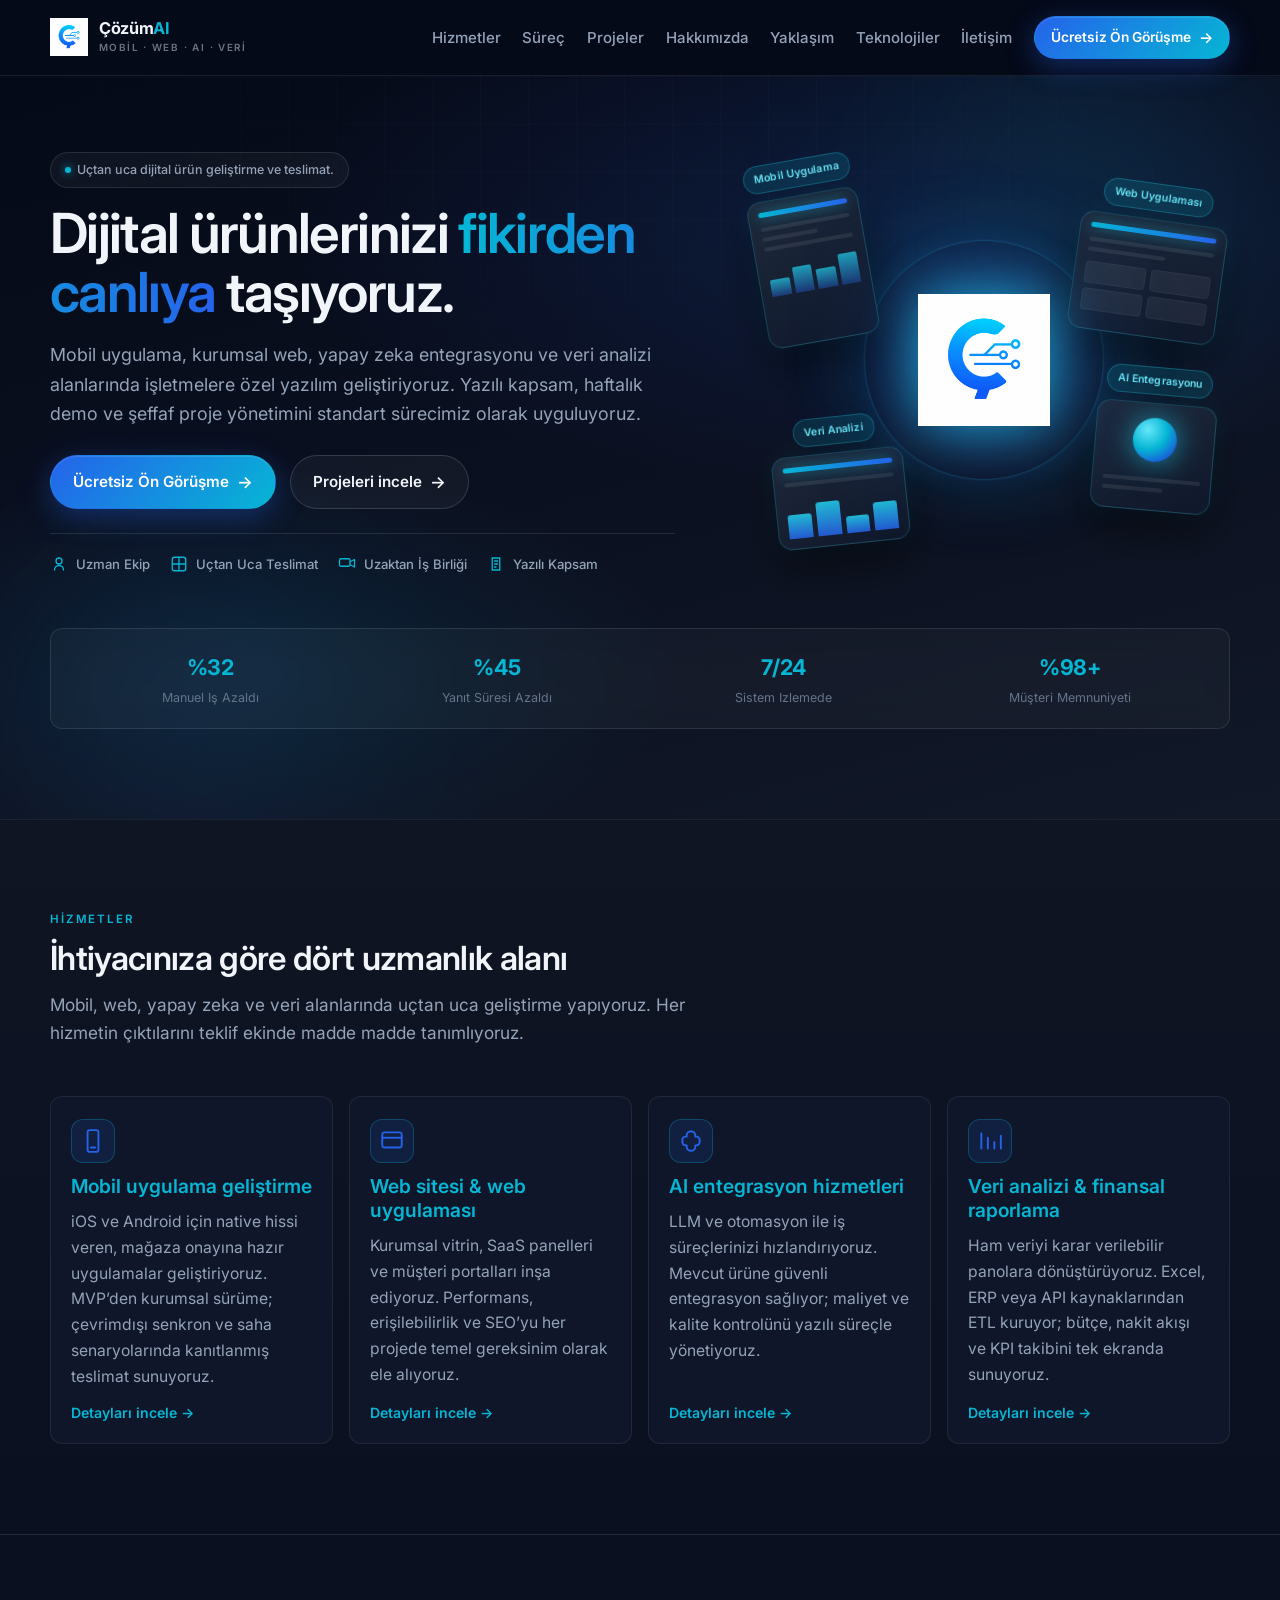
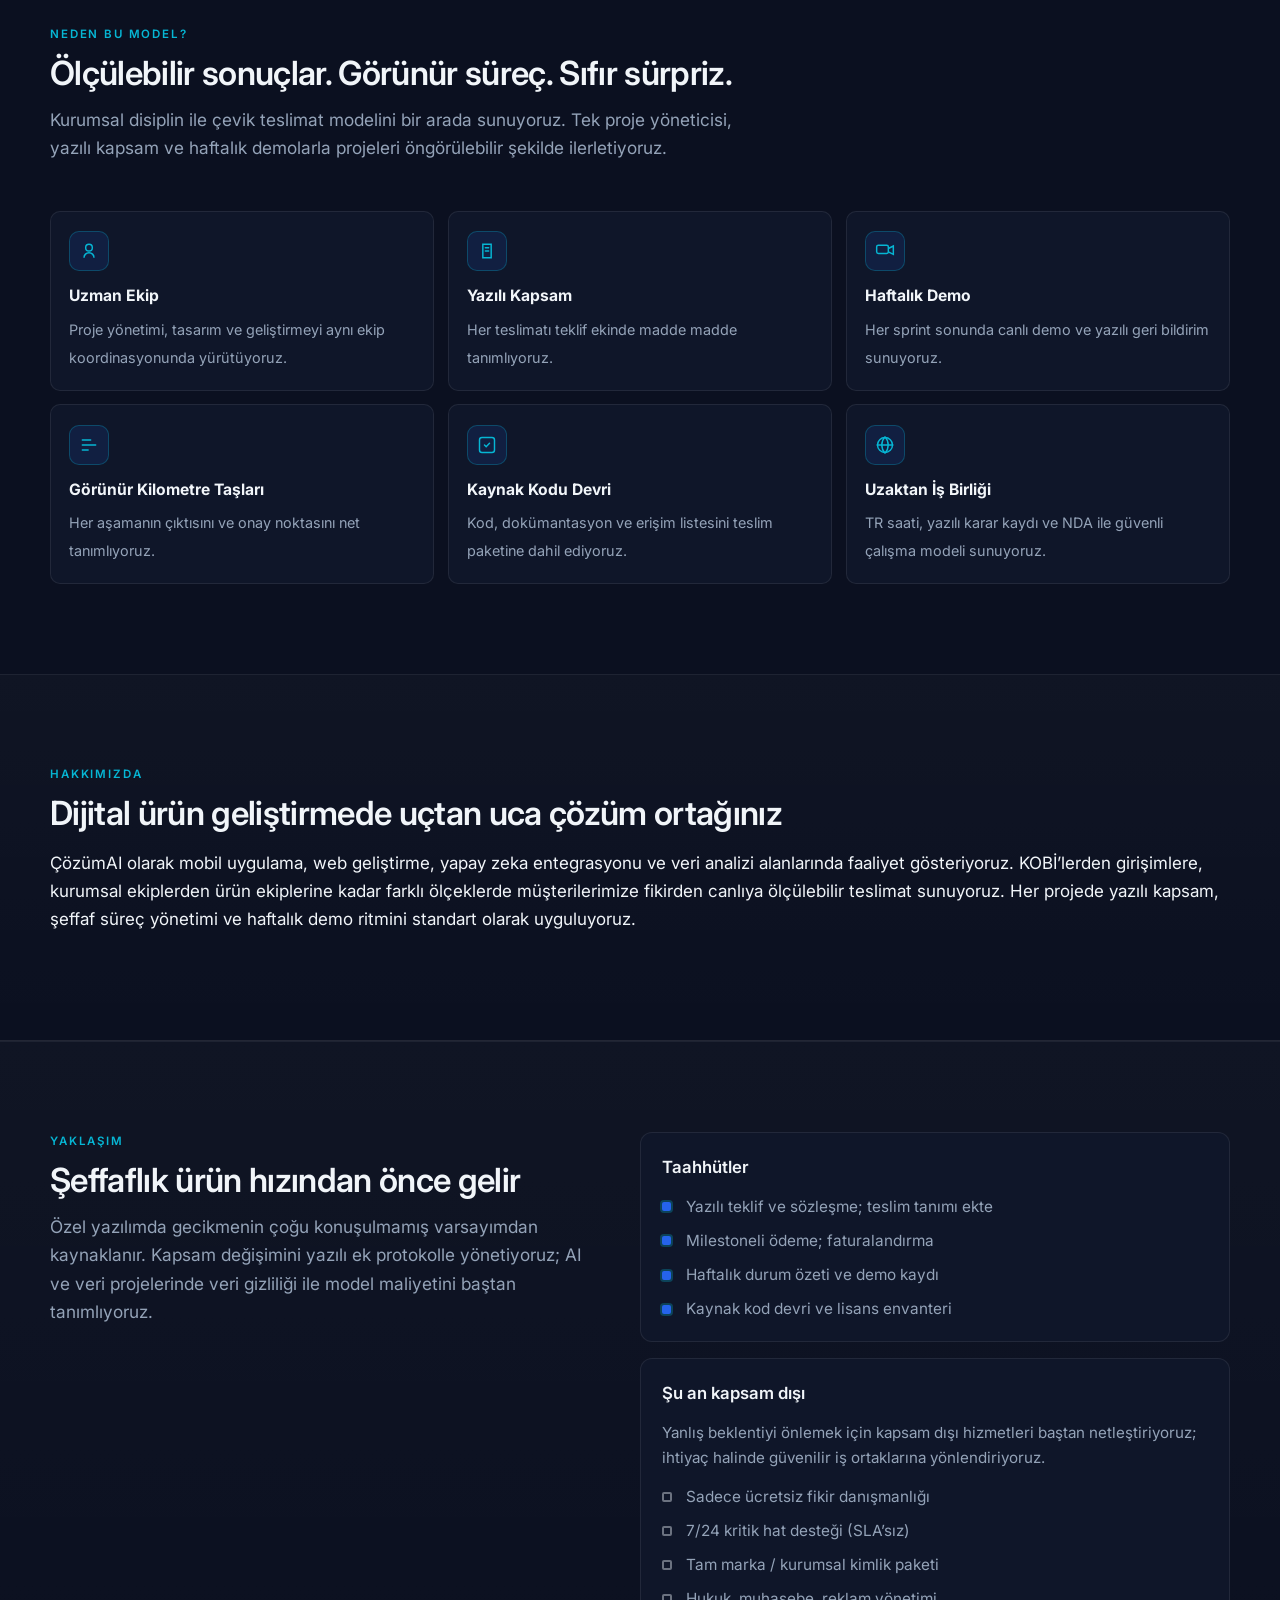
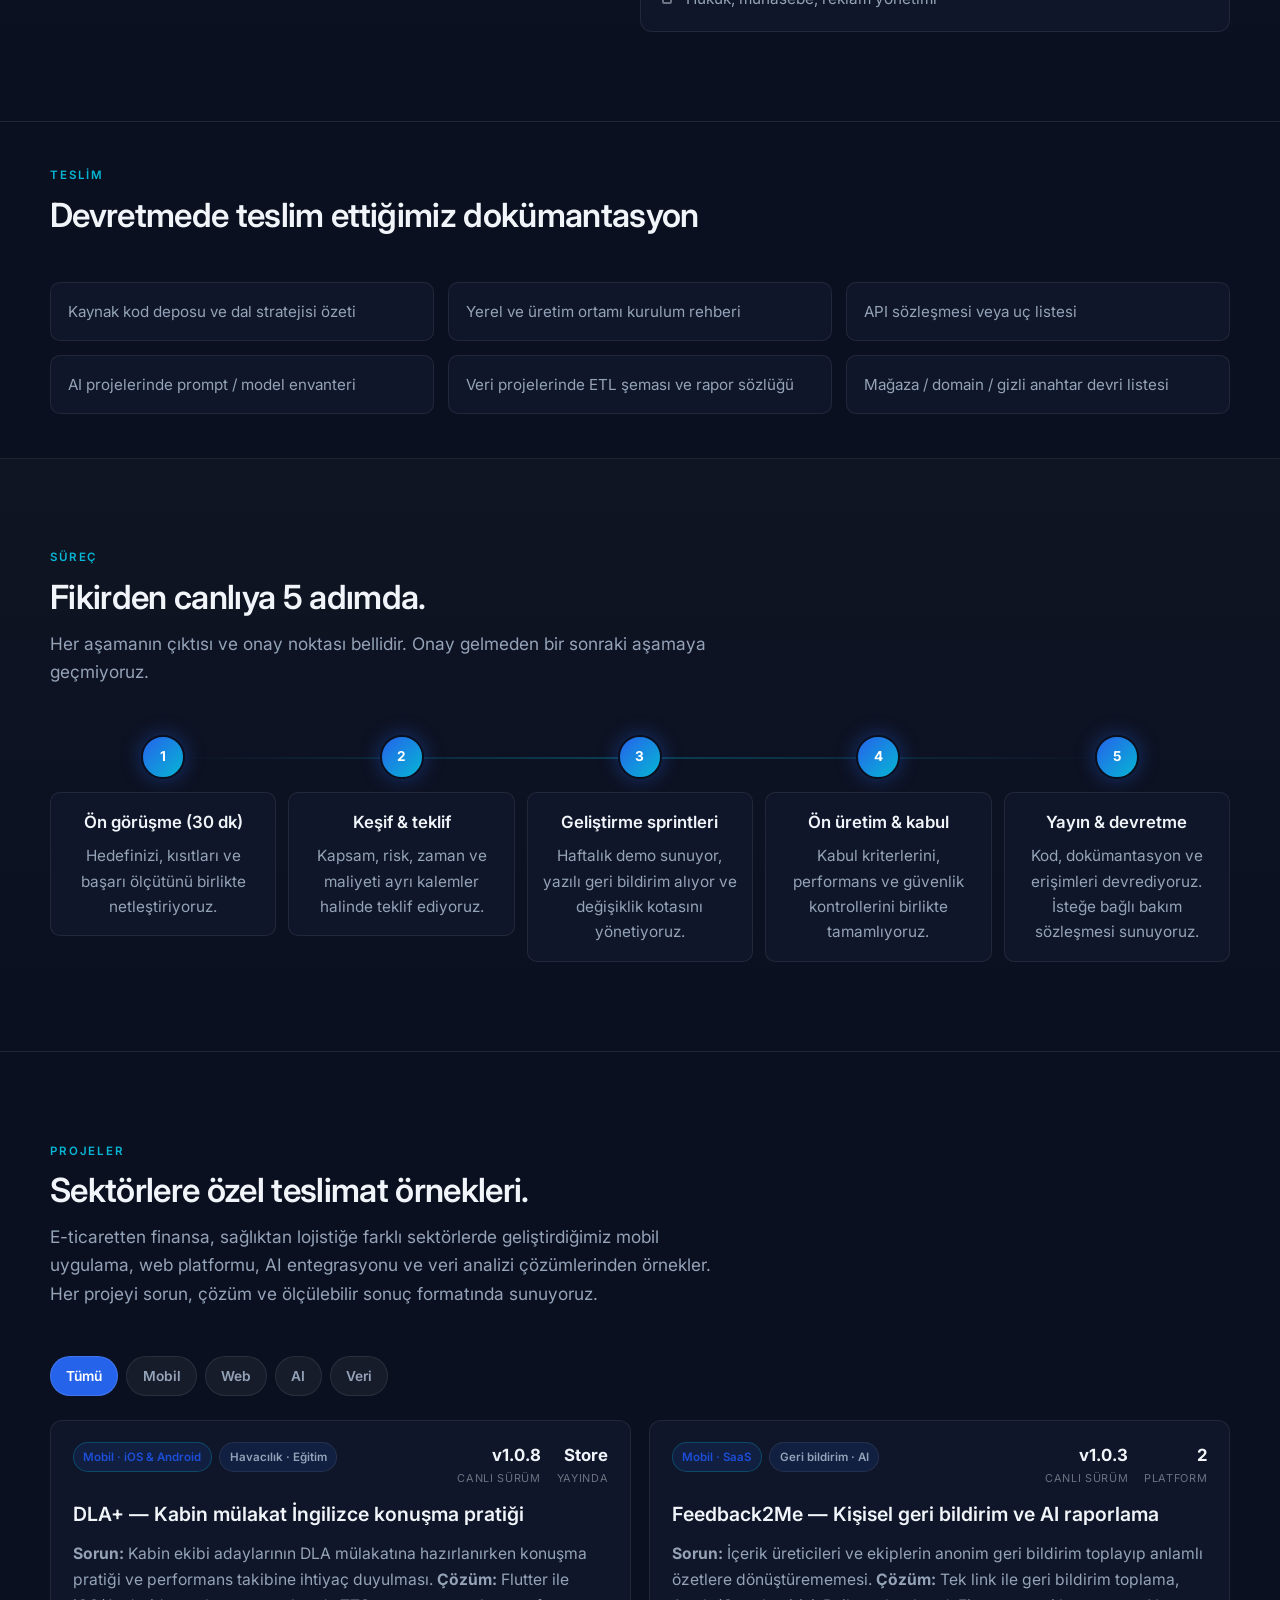
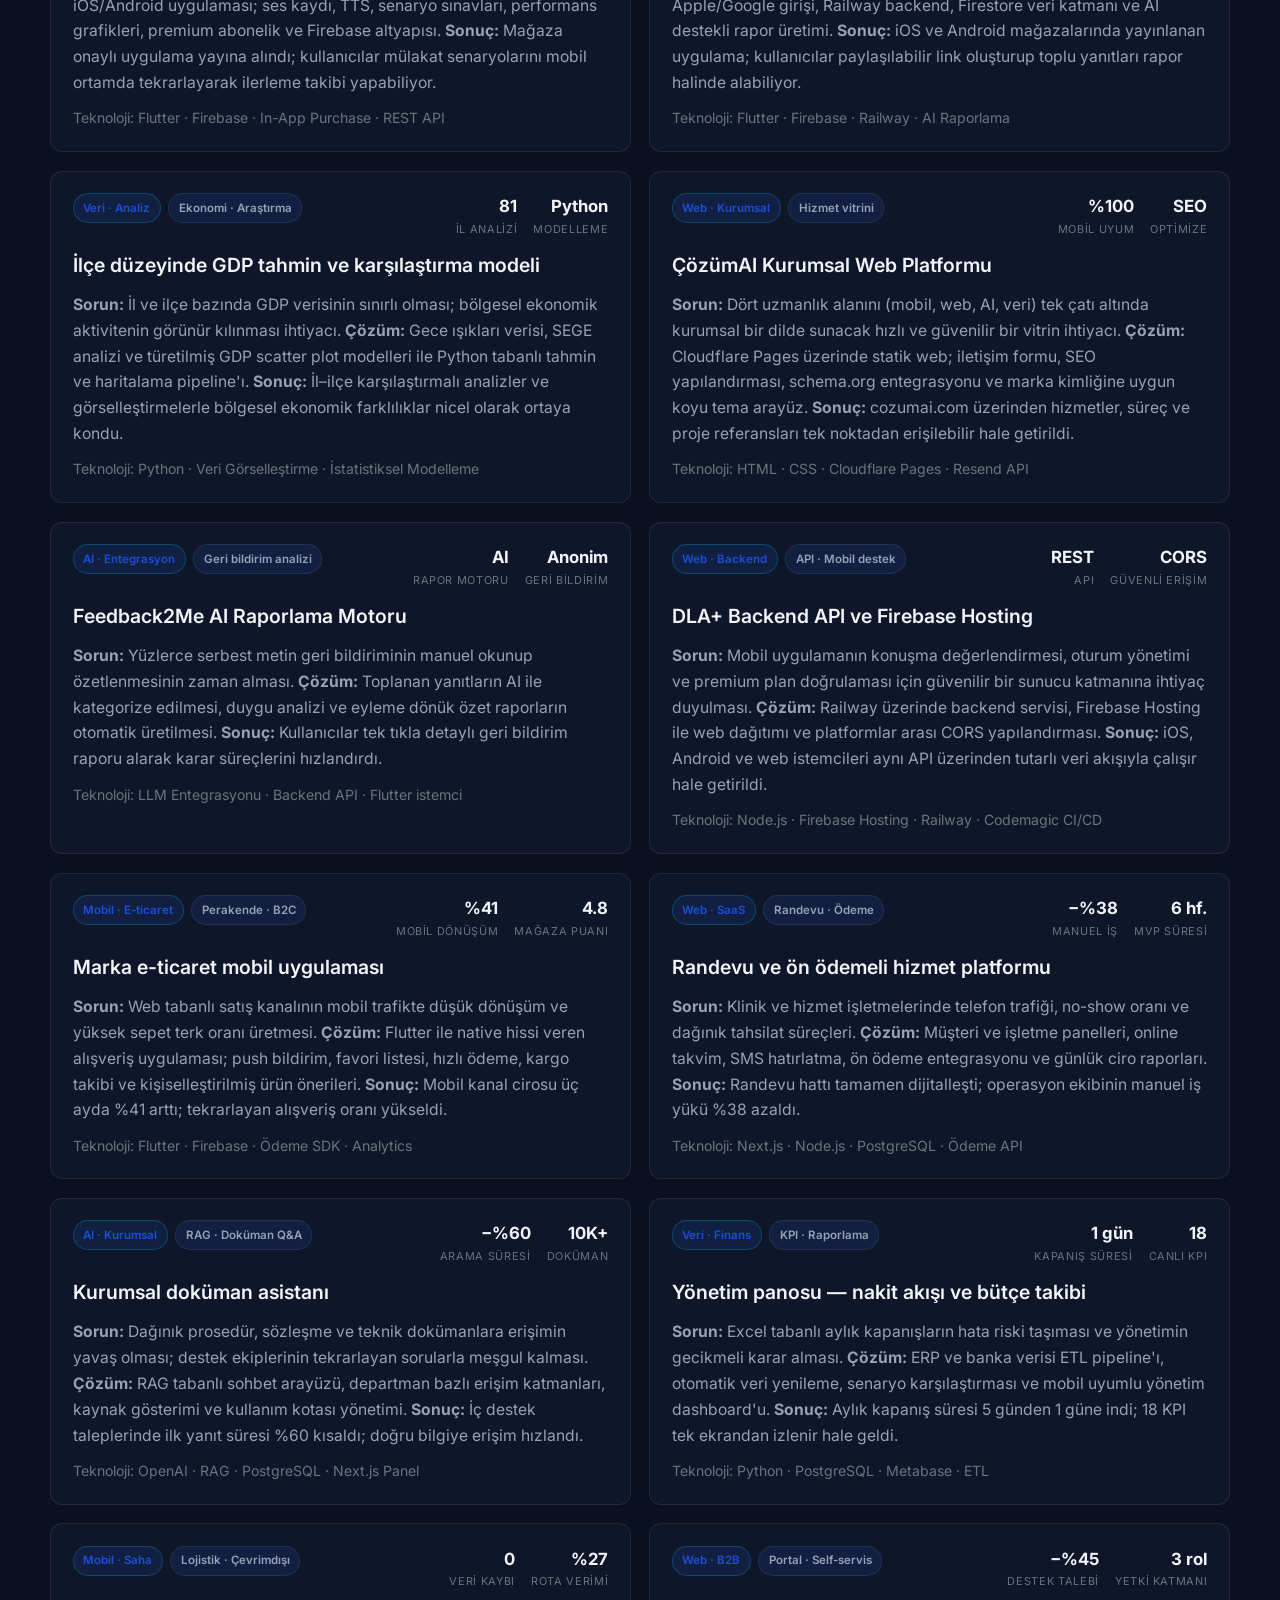
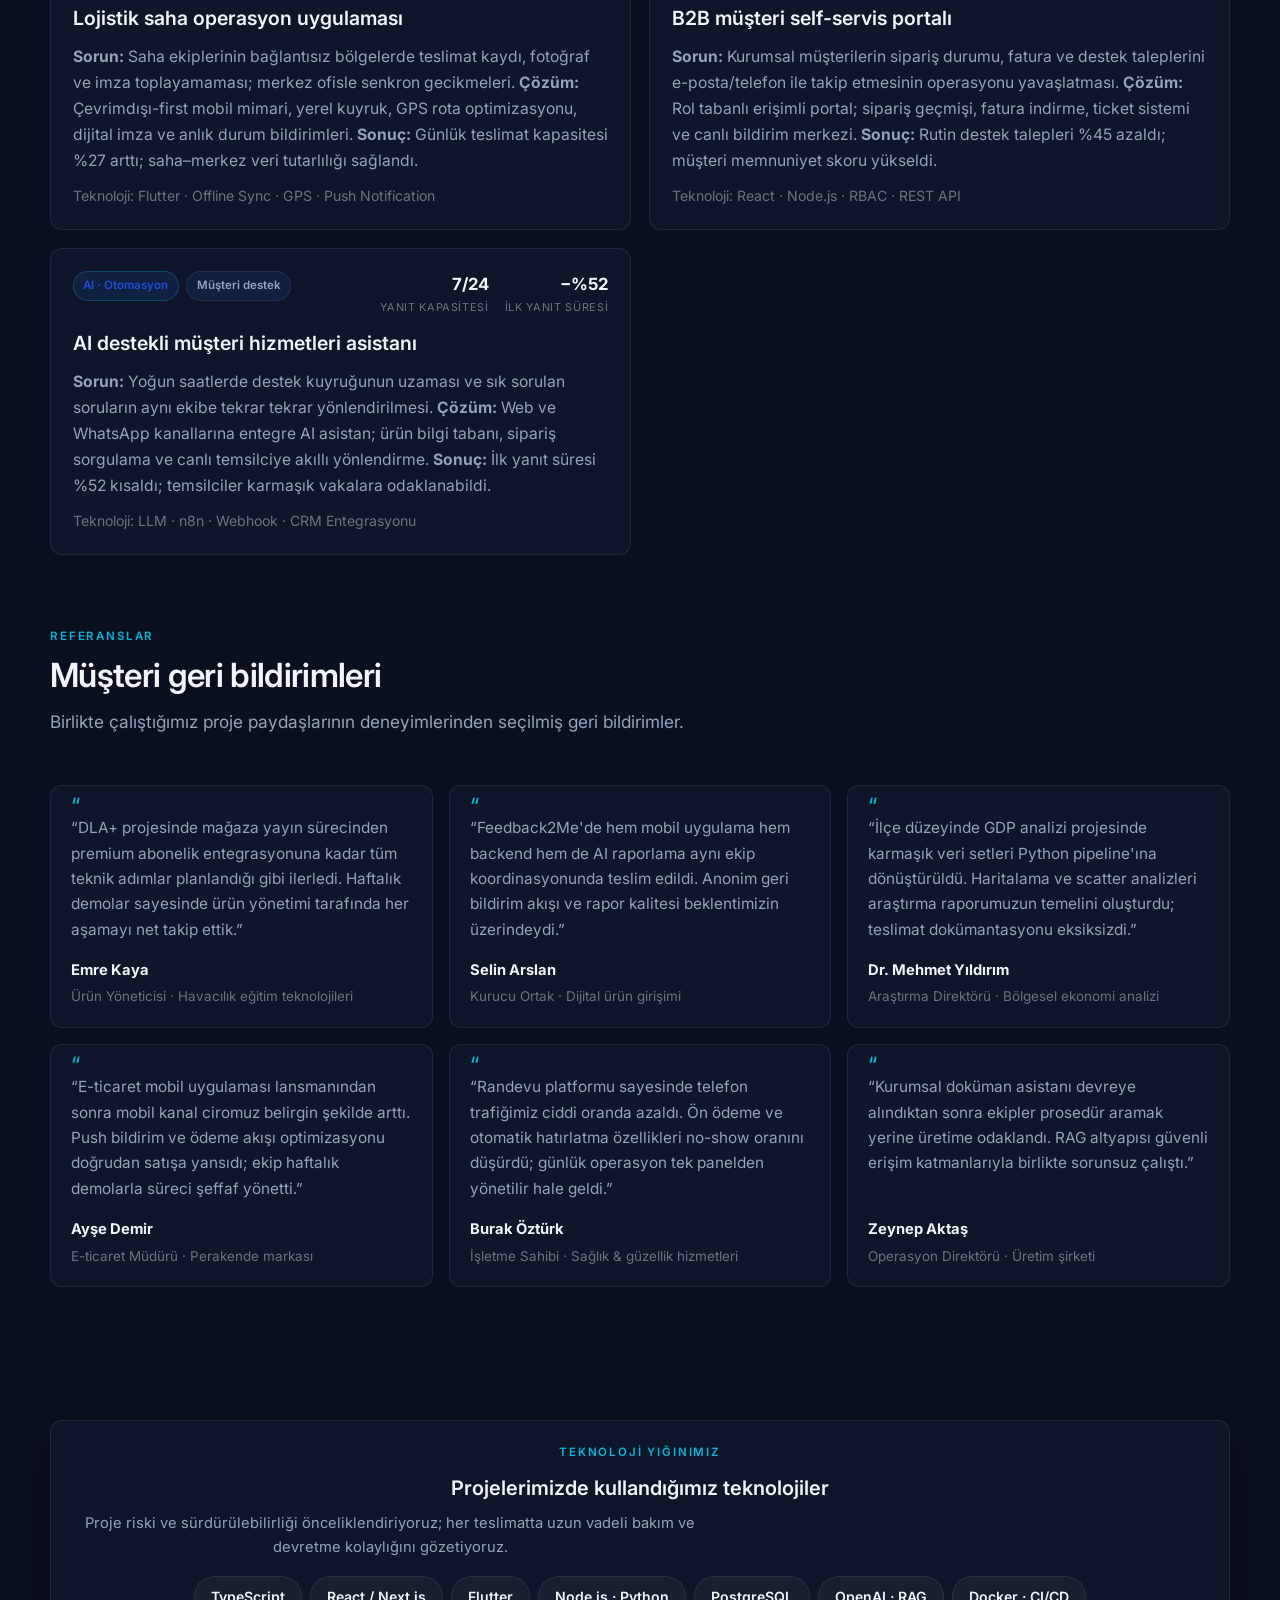
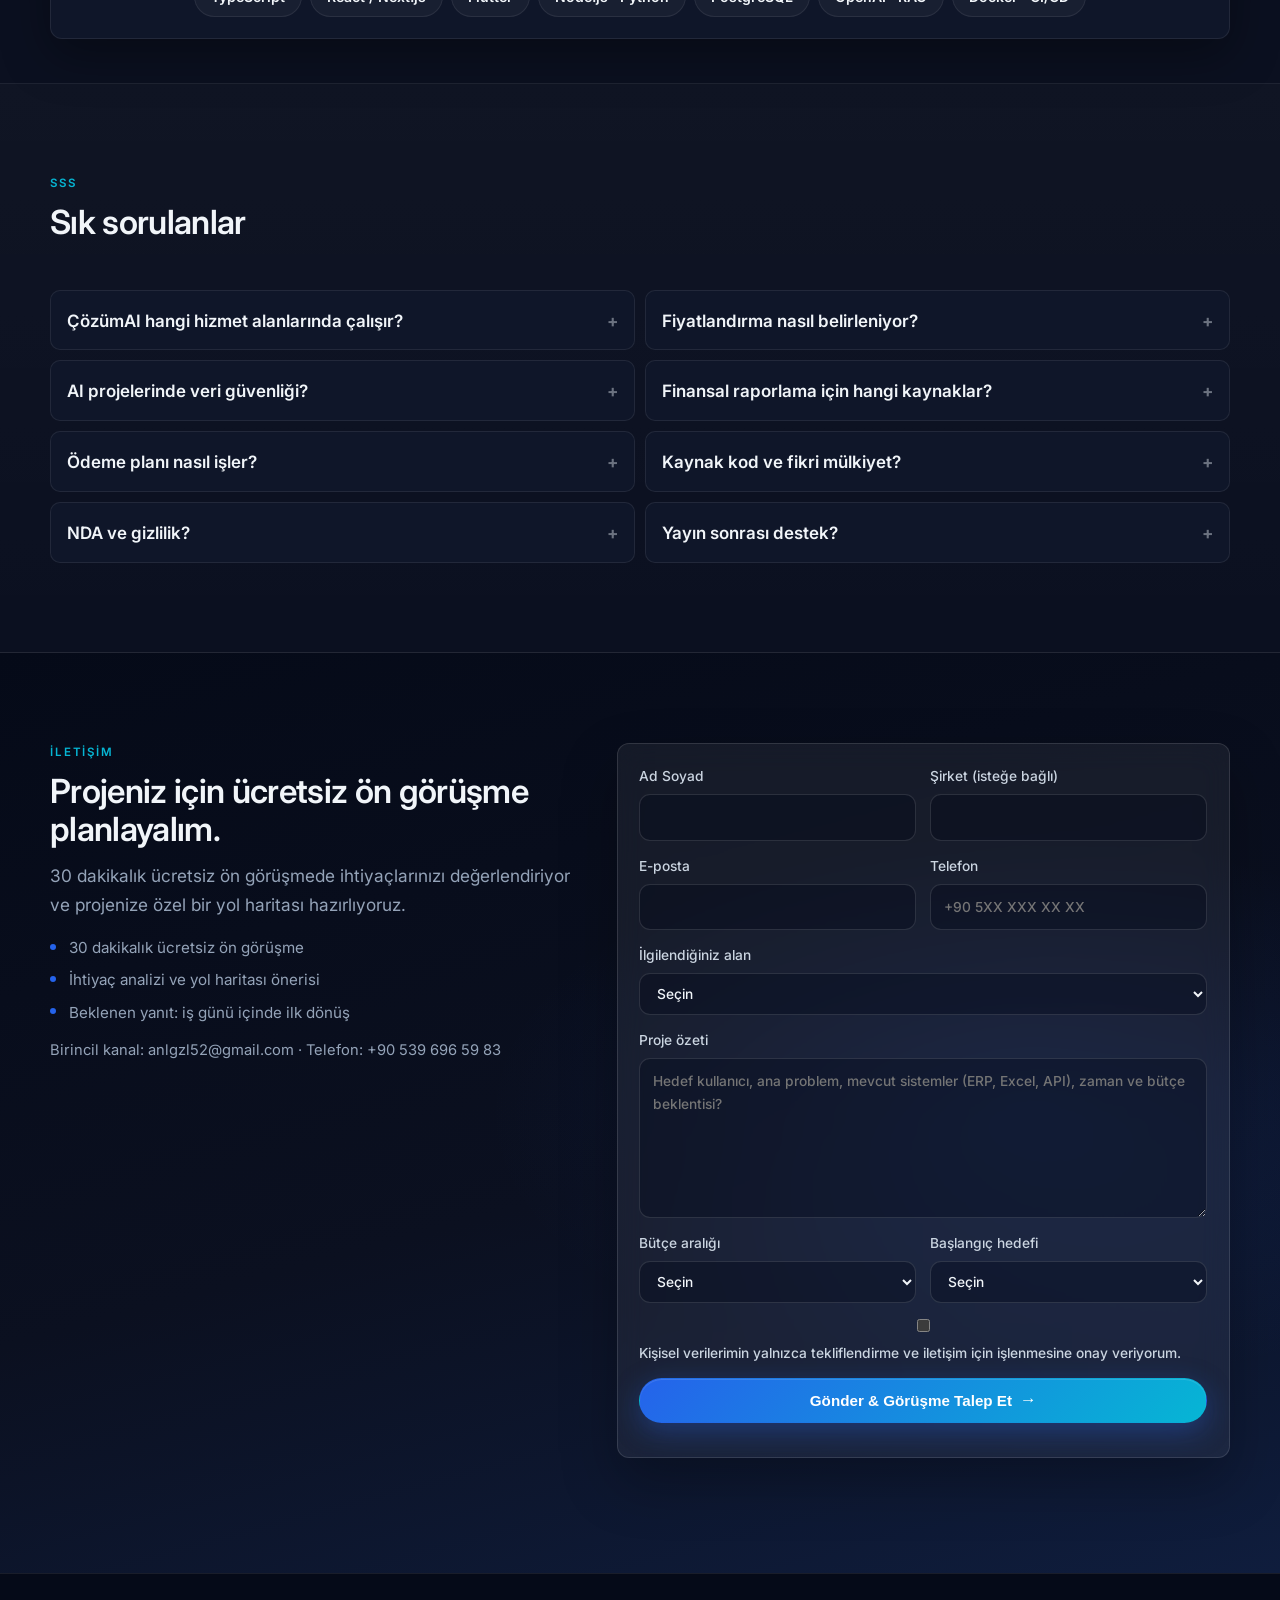
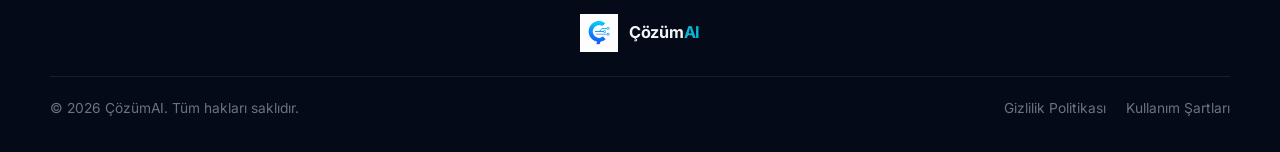
==== index.html @ 088e9e7e "Önbellek ve hero görselini düzelt; orijinal logo PNG kullan. CSS sürüm parametresi, panel stilleri v" ====
<!DOCTYPE html>
<html lang="tr">
  <head>
    <meta charset="utf-8" />
    <meta name="viewport" content="width=device-width, initial-scale=1" />
    <meta name="theme-color" content="#0B1020" />
    <title>ÇözümAI — Mobil, web, AI ve veri çözümleri</title>
    <link
      rel="icon"
      href="data:image/svg+xml,%3Csvg xmlns='http://www.w3.org/2000/svg' viewBox='0 0 100 100' fill='none'%3E%3Cdefs%3E%3ClinearGradient id='g' x1='50' y1='6' x2='50' y2='94' gradientUnits='userSpaceOnUse'%3E%3Cstop offset='0%25' stop-color='%2338DDF5'/%3E%3Cstop offset='42%25' stop-color='%2306B6D4'/%3E%3Cstop offset='100%25' stop-color='%231E40AF'/%3E%3C/linearGradient%3E%3C/defs%3E%3Cpath d='M72 24C46 16 24 32 24 54C24 74 40 88 62 84' stroke='url(%23g)' stroke-width='14' stroke-linecap='round'/%3E%3Cpath d='M62 84L74 94' stroke='url(%23g)' stroke-width='14' stroke-linecap='round'/%3E%3Cpath d='M36 38H50L56 32H74' stroke='url(%23g)' stroke-width='4.8' stroke-linecap='round' stroke-linejoin='round'/%3E%3Ccircle cx='74' cy='32' r='4.2' fill='%2338DDF5'/%3E%3Cpath d='M36 52H70' stroke='url(%23g)' stroke-width='4.8' stroke-linecap='round'/%3E%3Ccircle cx='70' cy='52' r='4.2' fill='%2338DDF5'/%3E%3Cpath d='M36 64H58' stroke='url(%23g)' stroke-width='4.8' stroke-linecap='round'/%3E%3Ccircle cx='58' cy='64' r='4.2' fill='%2338DDF5'/%3E%3C/svg%3E"
      type="image/svg+xml"
    />
    <meta
      name="description"
      content="ÇözümAI — mobil uygulama, web, AI entegrasyonu ve veri analizi alanlarında kurumsal yazılım geliştiriyoruz. Keşiften canlıya şeffaf süreç ve ölçülebilir teslimat sunuyoruz."
    />
    <meta property="og:title" content="ÇözümAI — Mobil, web, AI ve veri" />
    <meta
      property="og:description"
      content="Mobil, web, yapay zeka entegrasyonu ve finansal raporlama alanlarında kurumsal yazılım çözümleri sunuyoruz."
    />
    <meta property="og:type" content="website" />
    <meta property="og:url" content="https://cozumai.com" data-og-url />
    <link rel="canonical" href="https://cozumai.com" data-canonical />
    <link rel="sitemap" type="application/xml" title="Sitemap" href="https://cozumai.com/sitemap" />
    <link rel="preconnect" href="https://fonts.googleapis.com" />
    <link rel="preconnect" href="https://fonts.gstatic.com" crossorigin />
    <link
      href="https://fonts.googleapis.com/css2?family=Inter:wght@400;500;600;700;800&display=swap"
      rel="stylesheet"
    />
    <link rel="stylesheet" href="css/styles.css?v=14" />
    <script type="application/ld+json">
      {
        "@context": "https://schema.org",
        "@type": "ProfessionalService",
        "name": "ÇözümAI",
        "description": "Mobil uygulama, web geliştirme, AI entegrasyonu ve veri analizi alanlarında kurumsal yazılım geliştirme hizmetleri sunuyoruz.",
        "areaServed": { "@type": "Country", "name": "Türkiye" },
        "url": "https://cozumai.com",
        "knowsAbout": [
          "Mobil uygulama geliştirme",
          "Web uygulama geliştirme",
          "Yapay zeka entegrasyonu",
          "Veri analizi",
          "Finansal raporlama"
        ]
      }
    </script>
  </head>
  <body>
    <a class="skip-link" href="#icerik">İçeriğe atla</a>

    <header class="site-header" data-header>
      <div class="container header__inner">
        <a class="logo" href="#">
          <img class="logo__mark logo__mark--img" src="assets/logo-cozumai.png" width="40" height="40" alt="" aria-hidden="true" />
          <span class="logo__group">
            <span class="logo__text"><span class="logo__cozum">Çözüm</span><span class="logo__ai">AI</span></span>
            <span class="logo__tag" data-site-tag>MOBİL · WEB · AI · VERİ</span>
          </span>
        </a>
        <button
          class="nav-toggle"
          type="button"
          aria-expanded="false"
          aria-controls="site-nav"
          data-nav-toggle
        >
          <span class="nav-toggle__bar"></span>
          <span class="visually-hidden">Menüyü aç / kapat</span>
        </button>
        <nav class="site-nav" id="site-nav" data-nav>
          <ul class="site-nav__list">
            <li><a href="#cozumler">Hizmetler</a></li>
            <li><a href="#surec">Süreç</a></li>
            <li><a href="#portfoy">Projeler</a></li>
            <li><a href="#hakkimizda">Hakkımızda</a></li>
            <li><a href="#yaklasim">Yaklaşım</a></li>
            <li><a href="#teknolojiler">Teknolojiler</a></li>
            <li><a href="#iletisim">İletişim</a></li>
            <li><a class="btn btn--small btn--primary" href="#iletisim">Ücretsiz Ön Görüşme <span class="btn__arrow" aria-hidden="true">→</span></a></li>
          </ul>
        </nav>
      </div>
    </header>

    <main id="icerik">
      <section class="hero section section--dark" aria-labelledby="hero-baslik">
        <div class="hero__bg" aria-hidden="true">
          <div class="bg-grid"></div>
          <div class="bg-glow bg-glow--one"></div>
          <div class="bg-glow bg-glow--two"></div>
        </div>
        <div class="container hero__grid">
          <div class="hero__copy">
            <p class="badge-pill">Uçtan uca dijital ürün geliştirme ve teslimat.</p>
            <h1 id="hero-baslik" class="hero__title">
              Dijital ürünlerinizi <span class="accent">fikirden canlıya</span> taşıyoruz.
            </h1>
            <p class="hero__lead">
              Mobil uygulama, kurumsal web, yapay zeka entegrasyonu ve veri analizi alanlarında işletmelere özel yazılım
              geliştiriyoruz. Yazılı kapsam, haftalık demo ve şeffaf proje yönetimini standart sürecimiz olarak uyguluyoruz.
            </p>
            <div class="hero__actions">
              <a class="btn btn--primary" href="#iletisim">Ücretsiz Ön Görüşme <span class="btn__arrow" aria-hidden="true">→</span></a>
              <a class="btn btn--ghost" href="#portfoy">Projeleri incele <span class="btn__arrow" aria-hidden="true">→</span></a>
            </div>
            <div class="hero__trust-badges">
              <span class="hero__trust-badge">
                <svg width="18" height="18" viewBox="0 0 24 24" fill="none" aria-hidden="true">
                  <circle cx="12" cy="8" r="4" stroke="currentColor" stroke-width="1.75"/>
                  <path d="M6 20c0-3.3 2.7-6 6-6s6 2.7 6 6" stroke="currentColor" stroke-width="1.75" stroke-linecap="round"/>
                </svg>
                Uzman Ekip
              </span>
              <span class="hero__trust-badge">
                <svg width="18" height="18" viewBox="0 0 24 24" fill="none" aria-hidden="true">
                  <path d="M4 12h16M12 4v16" stroke="currentColor" stroke-width="1.75" stroke-linecap="round"/>
                  <rect x="3" y="3" width="18" height="18" rx="3" stroke="currentColor" stroke-width="1.75"/>
                </svg>
                Uçtan Uca Teslimat
              </span>
              <span class="hero__trust-badge">
                <svg width="18" height="18" viewBox="0 0 24 24" fill="none" aria-hidden="true">
                  <rect x="2" y="5" width="14" height="10" rx="2" stroke="currentColor" stroke-width="1.75"/>
                  <path d="M16 9l6-3v10l-6-3" stroke="currentColor" stroke-width="1.75" stroke-linejoin="round"/>
                </svg>
                Uzaktan İş Birliği
              </span>
              <span class="hero__trust-badge">
                <svg width="18" height="18" viewBox="0 0 24 24" fill="none" aria-hidden="true">
                  <path d="M7 4h10v16H7z" stroke="currentColor" stroke-width="1.75"/>
                  <path d="M10 8h4M10 12h4M10 16h2" stroke="currentColor" stroke-width="1.75" stroke-linecap="round"/>
                </svg>
                Yazılı Kapsam
              </span>
            </div>
          </div>
          <div class="hero__visual reveal is-visible" aria-hidden="true">
            <div class="hero__collage">
              <div class="hero__collage-ring"></div>
              <div class="hero__collage-glow"></div>

              <article class="hero__panel hero__panel--mobil">
                <span class="hero__panel-tag">Mobil Uygulama</span>
                <div class="hero__panel-screen">
                  <div class="hero__panel-bar"></div>
                  <div class="hero__panel-body">
                    <div class="hero__panel-line"></div>
                    <div class="hero__panel-line hero__panel-line--short"></div>
                    <div class="hero__panel-line"></div>
                    <div class="hero__panel-chart">
                      <span></span><span></span><span></span><span></span>
                    </div>
                  </div>
                </div>
              </article>

              <article class="hero__panel hero__panel--web">
                <span class="hero__panel-tag">Web Uygulaması</span>
                <div class="hero__panel-screen">
                  <div class="hero__panel-bar"></div>
                  <div class="hero__panel-body">
                    <div class="hero__panel-line"></div>
                    <div class="hero__panel-line hero__panel-line--short"></div>
                    <div class="hero__panel-grid">
                      <span></span><span></span><span></span><span></span>
                    </div>
                  </div>
                </div>
              </article>

              <article class="hero__panel hero__panel--ai">
                <span class="hero__panel-tag">AI Entegrasyonu</span>
                <div class="hero__panel-screen hero__panel-screen--ai">
                  <div class="hero__panel-orb"></div>
                  <div class="hero__panel-body">
                    <div class="hero__panel-line"></div>
                    <div class="hero__panel-line hero__panel-line--short"></div>
                  </div>
                </div>
              </article>

              <article class="hero__panel hero__panel--veri">
                <span class="hero__panel-tag">Veri Analizi</span>
                <div class="hero__panel-screen">
                  <div class="hero__panel-bar"></div>
                  <div class="hero__panel-body">
                    <div class="hero__panel-line"></div>
                    <div class="hero__panel-bars">
                      <span style="--h: 55%"></span>
                      <span style="--h: 80%"></span>
                      <span style="--h: 40%"></span>
                      <span style="--h: 65%"></span>
                    </div>
                  </div>
                </div>
              </article>

              <div class="hero__collage-logo">
                <img src="assets/logo-cozumai.png" width="140" height="140" alt="" aria-hidden="true" />
              </div>
            </div>
          </div>
        </div>
        <div class="container">
          <div class="hero__stats-bar reveal is-visible" data-stats></div>
        </div>
      </section>

      <section id="cozumler" class="section section--tint" aria-labelledby="cozumler-baslik">
        <div class="container">
          <div class="section__head reveal">
            <p class="section__label">Hizmetler</p>
            <h2 id="cozumler-baslik" class="section__title">İhtiyacınıza göre dört uzmanlık alanı</h2>
            <p class="section__intro">
              Mobil, web, yapay zeka ve veri alanlarında uçtan uca geliştirme yapıyoruz. Her hizmetin çıktılarını teklif
              ekinde madde madde tanımlıyoruz.
            </p>
          </div>
          <div class="solutions" data-services-root>
            <article id="cozum-mobil" class="solution reveal" data-service="mobil">
              <div class="solution__head">
                <span class="solution__index" aria-hidden="true">01</span>
                <div class="solution__icon" aria-hidden="true">
                  <svg width="26" height="26" viewBox="0 0 24 24" fill="none">
                    <rect x="7" y="2" width="10" height="20" rx="2" stroke="currentColor" stroke-width="1.75" />
                    <path d="M10 18h4" stroke="currentColor" stroke-width="1.75" stroke-linecap="round" />
                  </svg>
                </div>
                <h3 class="solution__title">Mobil uygulama geliştirme</h3>
              </div>
              <p class="solution__text">
                iOS ve Android için native hissi veren, mağaza onayına hazır uygulamalar geliştiriyoruz. MVP’den kurumsal
                sürüme; çevrimdışı senkron ve saha senaryolarında kanıtlanmış teslimat sunuyoruz.
              </p>
              <ul class="solution__list">
                <li>Flutter / React Native veya platform-native</li>
                <li>Push, biyometrik giriş, derin link</li>
                <li>App Store &amp; Play Console yayın desteği</li>
              </ul>
              <div class="solution__tags">
                <span>Flutter</span><span>React Native</span><span>Swift</span><span>Kotlin</span>
              </div>
              <a class="solution__link" href="#portfoy" data-portfolio-filter="mobil">Detayları incele →</a>
            </article>

            <article id="cozum-web" class="solution reveal" data-service="web">
              <div class="solution__head">
                <span class="solution__index" aria-hidden="true">02</span>
                <div class="solution__icon" aria-hidden="true">
                  <svg width="26" height="26" viewBox="0 0 24 24" fill="none">
                    <rect x="3" y="4" width="18" height="14" rx="2" stroke="currentColor" stroke-width="1.75" />
                    <path d="M3 9h18" stroke="currentColor" stroke-width="1.75" />
                  </svg>
                </div>
                <h3 class="solution__title">Web sitesi &amp; web uygulaması</h3>
              </div>
              <p class="solution__text">
                Kurumsal vitrin, SaaS panelleri ve müşteri portalları inşa ediyoruz. Performans, erişilebilirlik ve SEO’yu
                her projede temel gereksinim olarak ele alıyoruz.
              </p>
              <ul class="solution__list">
                <li>Next.js / React ile hızlı arayüz</li>
                <li>Yönetim paneli, rol tabanlı erişim</li>
                <li>Barındırma, CI/CD, domain yapılandırması</li>
              </ul>
              <div class="solution__tags">
                <span>Next.js</span><span>React</span><span>TypeScript</span><span>Node.js</span>
              </div>
              <a class="solution__link" href="#portfoy" data-portfolio-filter="web">Detayları incele →</a>
            </article>

            <article id="cozum-ai" class="solution reveal" data-service="ai">
              <div class="solution__head">
                <span class="solution__index" aria-hidden="true">03</span>
                <div class="solution__icon" aria-hidden="true">
                  <svg width="26" height="26" viewBox="0 0 24 24" fill="none">
                    <path
                      d="M12 3a4 4 0 00-4 4v1H7a3 3 0 00-3 3v2a3 3 0 003 3h1v1a4 4 0 008 0v-1h1a3 3 0 003-3v-2a3 3 0 00-3-3h-1V7a4 4 0 00-4-4z"
                      stroke="currentColor"
                      stroke-width="1.75"
                      stroke-linejoin="round"
                    />
                  </svg>
                </div>
                <h3 class="solution__title">AI entegrasyon hizmetleri</h3>
              </div>
              <p class="solution__text">
                LLM ve otomasyon ile iş süreçlerinizi hızlandırıyoruz. Mevcut ürüne güvenli entegrasyon sağlıyor; maliyet
                ve kalite kontrolünü yazılı süreçle yönetiyoruz.
              </p>
              <ul class="solution__list">
                <li>Sohbet asistanı, doküman Q&amp;A, özetleme</li>
                <li>API / webhook ile ürün içi AI</li>
                <li>Prompt, güvenlik ve kullanım limitleri</li>
              </ul>
              <div class="solution__tags">
                <span>OpenAI</span><span>Anthropic</span><span>RAG</span><span>n8n</span>
              </div>
              <a class="solution__link" href="#portfoy" data-portfolio-filter="ai">Detayları incele →</a>
            </article>

            <article id="cozum-veri" class="solution reveal" data-service="veri">
              <div class="solution__head">
                <span class="solution__index" aria-hidden="true">04</span>
                <div class="solution__icon" aria-hidden="true">
                  <svg width="26" height="26" viewBox="0 0 24 24" fill="none">
                    <path d="M4 19V5M10 19V9M16 19V13M22 19V7" stroke="currentColor" stroke-width="1.75" stroke-linecap="round" />
                  </svg>
                </div>
                <h3 class="solution__title">Veri analizi &amp; finansal raporlama</h3>
              </div>
              <p class="solution__text">
                Ham veriyi karar verilebilir panolara dönüştürüyoruz. Excel, ERP veya API kaynaklarından ETL kuruyor;
                bütçe, nakit akışı ve KPI takibini tek ekranda sunuyoruz.
              </p>
              <ul class="solution__list">
                <li>Canlı dashboard ve dönemsel raporlar</li>
                <li>Finansal model ve senaryo analizi</li>
                <li>Otomatik veri yenileme ve uyarılar</li>
              </ul>
              <div class="solution__tags">
                <span>PostgreSQL</span><span>Python</span><span>Power BI</span><span>Metabase</span>
              </div>
              <a class="solution__link" href="#portfoy" data-portfolio-filter="veri">Detayları incele →</a>
            </article>
          </div>
        </div>
      </section>

      <section class="section" aria-labelledby="neden-baslik">
        <div class="container">
          <div class="section__head reveal">
            <p class="section__label">Neden bu model?</p>
            <h2 id="neden-baslik" class="section__title">Ölçülebilir sonuçlar. Görünür süreç. Sıfır sürpriz.</h2>
            <p class="section__intro">
              Kurumsal disiplin ile çevik teslimat modelini bir arada sunuyoruz. Tek proje yöneticisi, yazılı kapsam ve
              haftalık demolarla projeleri öngörülebilir şekilde ilerletiyoruz.
            </p>
          </div>
          <ul class="outcomes__grid reveal" role="list">
            <li>
              <div class="feature__icon" aria-hidden="true">
                <svg width="20" height="20" viewBox="0 0 24 24" fill="none">
                  <circle cx="12" cy="8" r="4" stroke="currentColor" stroke-width="1.75"/>
                  <path d="M6 20c0-3.3 2.7-6 6-6s6 2.7 6 6" stroke="currentColor" stroke-width="1.75"/>
                </svg>
              </div>
              <strong>Uzman Ekip</strong>
              <span>Proje yönetimi, tasarım ve geliştirmeyi aynı ekip koordinasyonunda yürütüyoruz.</span>
            </li>
            <li>
              <div class="feature__icon" aria-hidden="true">
                <svg width="20" height="20" viewBox="0 0 24 24" fill="none">
                  <path d="M7 4h10v16H7z" stroke="currentColor" stroke-width="1.75"/>
                  <path d="M10 8h4M10 12h4" stroke="currentColor" stroke-width="1.75" stroke-linecap="round"/>
                </svg>
              </div>
              <strong>Yazılı Kapsam</strong>
              <span>Her teslimatı teklif ekinde madde madde tanımlıyoruz.</span>
            </li>
            <li>
              <div class="feature__icon" aria-hidden="true">
                <svg width="20" height="20" viewBox="0 0 24 24" fill="none">
                  <rect x="2" y="5" width="14" height="10" rx="2" stroke="currentColor" stroke-width="1.75"/>
                  <path d="M16 9l6-3v10l-6-3" stroke="currentColor" stroke-width="1.75"/>
                </svg>
              </div>
              <strong>Haftalık Demo</strong>
              <span>Her sprint sonunda canlı demo ve yazılı geri bildirim sunuyoruz.</span>
            </li>
            <li>
              <div class="feature__icon" aria-hidden="true">
                <svg width="20" height="20" viewBox="0 0 24 24" fill="none">
                  <path d="M4 12h16M4 6h10M4 18h7" stroke="currentColor" stroke-width="1.75" stroke-linecap="round"/>
                </svg>
              </div>
              <strong>Görünür Kilometre Taşları</strong>
              <span>Her aşamanın çıktısını ve onay noktasını net tanımlıyoruz.</span>
            </li>
            <li>
              <div class="feature__icon" aria-hidden="true">
                <svg width="20" height="20" viewBox="0 0 24 24" fill="none">
                  <path d="M9 12l2 2 4-4" stroke="currentColor" stroke-width="1.75" stroke-linecap="round"/>
                  <rect x="3" y="3" width="18" height="18" rx="3" stroke="currentColor" stroke-width="1.75"/>
                </svg>
              </div>
              <strong>Kaynak Kodu Devri</strong>
              <span>Kod, dokümantasyon ve erişim listesini teslim paketine dahil ediyoruz.</span>
            </li>
            <li>
              <div class="feature__icon" aria-hidden="true">
                <svg width="20" height="20" viewBox="0 0 24 24" fill="none">
                  <circle cx="12" cy="12" r="9" stroke="currentColor" stroke-width="1.75"/>
                  <path d="M2 12h20M12 2a15 15 0 0 1 0 20M12 2a15 15 0 0 0 0 20" stroke="currentColor" stroke-width="1.75"/>
                </svg>
              </div>
              <strong>Uzaktan İş Birliği</strong>
              <span>TR saati, yazılı karar kaydı ve NDA ile güvenli çalışma modeli sunuyoruz.</span>
            </li>
          </ul>
        </div>
      </section>

      <section id="hakkimizda" class="section section--tint" aria-labelledby="hakkimizda-baslik">
        <div class="container reveal">
          <p class="section__label">Hakkımızda</p>
          <h2 id="hakkimizda-baslik" class="section__title">Dijital ürün geliştirmede uçtan uca çözüm ortağınız</h2>
          <p class="about__text">
            ÇözümAI olarak mobil uygulama, web geliştirme, yapay zeka entegrasyonu ve veri analizi alanlarında faaliyet
            gösteriyoruz. KOBİ’lerden girişimlere, kurumsal ekiplerden ürün ekiplerine kadar farklı ölçeklerde
            müşterilerimize fikirden canlıya ölçülebilir teslimat sunuyoruz. Her projede yazılı kapsam, şeffaf süreç
            yönetimi ve haftalık demo ritmini standart olarak uyguluyoruz.
          </p>
        </div>
      </section>

      <section id="yaklasim" class="section section--tint" aria-labelledby="yaklasim-baslik">
        <div class="container split reveal">
          <div class="split__intro">
            <p class="section__label">Yaklaşım</p>
            <h2 id="yaklasim-baslik" class="section__title">Şeffaflık ürün hızından önce gelir</h2>
            <p class="section__intro">
              Özel yazılımda gecikmenin çoğu konuşulmamış varsayımdan kaynaklanır. Kapsam değişimini yazılı ek
              protokolle yönetiyoruz; AI ve veri projelerinde veri gizliliği ile model maliyetini baştan tanımlıyoruz.
            </p>
          </div>
          <div class="split__panels">
            <div class="info-panel">
              <h3 class="info-panel__title">Taahhütler</h3>
              <ul class="checklist">
                <li>Yazılı teklif ve sözleşme; teslim tanımı ekte</li>
                <li>Milestoneli ödeme; faturalandırma</li>
                <li>Haftalık durum özeti ve demo kaydı</li>
                <li>Kaynak kod devri ve lisans envanteri</li>
              </ul>
            </div>
            <div class="info-panel info-panel--muted">
              <h3 class="info-panel__title">Şu an kapsam dışı</h3>
              <p class="info-panel__lede">
                Yanlış beklentiyi önlemek için kapsam dışı hizmetleri baştan netleştiriyoruz; ihtiyaç halinde güvenilir
                iş ortaklarına yönlendiriyoruz.
              </p>
              <ul class="checklist checklist--x">
                <li>Sadece ücretsiz fikir danışmanlığı</li>
                <li>7/24 kritik hat desteği (SLA’sız)</li>
                <li>Tam marka / kurumsal kimlik paketi</li>
                <li>Hukuk, muhasebe, reklam yönetimi</li>
              </ul>
            </div>
          </div>
        </div>
      </section>

      <section class="section section--compact" aria-labelledby="teslim-baslik">
        <div class="container">
          <div class="section__head reveal">
            <p class="section__label">Teslim</p>
            <h2 id="teslim-baslik" class="section__title">Devretmede teslim ettiğimiz dokümantasyon</h2>
          </div>
          <ul class="deliver-grid reveal" role="list">
            <li>Kaynak kod deposu ve dal stratejisi özeti</li>
            <li>Yerel ve üretim ortamı kurulum rehberi</li>
            <li>API sözleşmesi veya uç listesi</li>
            <li>AI projelerinde prompt / model envanteri</li>
            <li>Veri projelerinde ETL şeması ve rapor sözlüğü</li>
            <li>Mağaza / domain / gizli anahtar devri listesi</li>
          </ul>
        </div>
      </section>

      <section id="surec" class="section section--tint" aria-labelledby="surec-baslik">
        <div class="container">
          <div class="section__head reveal">
            <p class="section__label">Süreç</p>
            <h2 id="surec-baslik" class="section__title">Fikirden canlıya 5 adımda.</h2>
            <p class="section__intro">
              Her aşamanın çıktısı ve onay noktası bellidir. Onay gelmeden bir sonraki aşamaya geçmiyoruz.
            </p>
          </div>
          <ol class="timeline-pro reveal">
            <li class="timeline-pro__step">
              <span class="timeline-pro__badge">1</span>
              <div class="timeline-pro__body">
                <h3>Ön görüşme (30 dk)</h3>
                <p>Hedefinizi, kısıtları ve başarı ölçütünü birlikte netleştiriyoruz.</p>
              </div>
            </li>
            <li class="timeline-pro__step">
              <span class="timeline-pro__badge">2</span>
              <div class="timeline-pro__body">
                <h3>Keşif &amp; teklif</h3>
                <p>Kapsam, risk, zaman ve maliyeti ayrı kalemler halinde teklif ediyoruz.</p>
              </div>
            </li>
            <li class="timeline-pro__step">
              <span class="timeline-pro__badge">3</span>
              <div class="timeline-pro__body">
                <h3>Geliştirme sprintleri</h3>
                <p>Haftalık demo sunuyor, yazılı geri bildirim alıyor ve değişiklik kotasını yönetiyoruz.</p>
              </div>
            </li>
            <li class="timeline-pro__step">
              <span class="timeline-pro__badge">4</span>
              <div class="timeline-pro__body">
                <h3>Ön üretim &amp; kabul</h3>
                <p>Kabul kriterlerini, performans ve güvenlik kontrollerini birlikte tamamlıyoruz.</p>
              </div>
            </li>
            <li class="timeline-pro__step">
              <span class="timeline-pro__badge">5</span>
              <div class="timeline-pro__body">
                <h3>Yayın &amp; devretme</h3>
                <p>Kod, dokümantasyon ve erişimleri devrediyoruz. İsteğe bağlı bakım sözleşmesi sunuyoruz.</p>
              </div>
            </li>
          </ol>
        </div>
      </section>

      <section id="portfoy" class="section" aria-labelledby="portfoy-baslik">
        <div class="container">
          <div class="section__head reveal">
            <p class="section__label">Projeler</p>
            <h2 id="portfoy-baslik" class="section__title">Sektörlere özel teslimat örnekleri.</h2>
            <p class="section__intro">
              E-ticaretten finansa, sağlıktan lojistiğe farklı sektörlerde geliştirdiğimiz mobil uygulama, web platformu,
              AI entegrasyonu ve veri analizi çözümlerinden örnekler. Her projeyi sorun, çözüm ve ölçülebilir sonuç
              formatında sunuyoruz.
            </p>
          </div>

          <div class="portfolio-filter reveal" role="tablist" aria-label="Portföy filtresi" data-portfolio-tabs>
            <button type="button" class="portfolio-filter__btn is-active" data-filter="all" aria-pressed="true">Tümü</button>
            <button type="button" class="portfolio-filter__btn" data-filter="mobil" aria-pressed="false">Mobil</button>
            <button type="button" class="portfolio-filter__btn" data-filter="web" aria-pressed="false">Web</button>
            <button type="button" class="portfolio-filter__btn" data-filter="ai" aria-pressed="false">AI</button>
            <button type="button" class="portfolio-filter__btn" data-filter="veri" aria-pressed="false">Veri</button>
          </div>

          <div class="cards cards--2 portfolio-grid" data-portfolio-grid>
            <article class="case case--rich reveal" data-category="mobil">
              <div class="case__top">
                <div class="case__meta">
                  <span class="pill">Mobil · iOS &amp; Android</span>
                  <span class="pill pill--muted">Havacılık · Eğitim</span>
                </div>
                <div class="case__metrics" role="presentation">
                  <div><span class="case__metric-val">v1.0.8</span><span class="case__metric-lbl">canlı sürüm</span></div>
                  <div><span class="case__metric-val">Store</span><span class="case__metric-lbl">yayında</span></div>
                </div>
              </div>
              <h3 class="case__title">DLA+ — Kabin mülakat İngilizce konuşma pratiği</h3>
              <p class="case__text">
                <strong>Sorun:</strong> Kabin ekibi adaylarının DLA mülakatına hazırlanırken konuşma pratiği ve performans
                takibine ihtiyaç duyulması.
                <strong>Çözüm:</strong> Flutter ile iOS/Android uygulaması; ses kaydı, TTS, senaryo sınavları, performans
                grafikleri, premium abonelik ve Firebase altyapısı.
                <strong>Sonuç:</strong> Mağaza onaylı uygulama yayına alındı; kullanıcılar mülakat senaryolarını mobil
                ortamda tekrarlayarak ilerleme takibi yapabiliyor.
              </p>
              <p class="case__note">Teknoloji: Flutter · Firebase · In-App Purchase · REST API</p>
            </article>

            <article class="case case--rich reveal" data-category="mobil">
              <div class="case__top">
                <div class="case__meta">
                  <span class="pill">Mobil · SaaS</span>
                  <span class="pill pill--muted">Geri bildirim · AI</span>
                </div>
                <div class="case__metrics" role="presentation">
                  <div><span class="case__metric-val">v1.0.3</span><span class="case__metric-lbl">canlı sürüm</span></div>
                  <div><span class="case__metric-val">2</span><span class="case__metric-lbl">platform</span></div>
                </div>
              </div>
              <h3 class="case__title">Feedback2Me — Kişisel geri bildirim ve AI raporlama</h3>
              <p class="case__text">
                <strong>Sorun:</strong> İçerik üreticileri ve ekiplerin anonim geri bildirim toplayıp anlamlı özetlere
                dönüştürememesi.
                <strong>Çözüm:</strong> Tek link ile geri bildirim toplama, Apple/Google girişi, Railway backend,
                Firestore veri katmanı ve AI destekli rapor üretimi.
                <strong>Sonuç:</strong> iOS ve Android mağazalarında yayınlanan uygulama; kullanıcılar paylaşılabilir
                link oluşturup toplu yanıtları rapor halinde alabiliyor.
              </p>
              <p class="case__note">Teknoloji: Flutter · Firebase · Railway · AI Raporlama</p>
            </article>

            <article class="case case--rich reveal" data-category="veri">
              <div class="case__top">
                <div class="case__meta">
                  <span class="pill">Veri · Analiz</span>
                  <span class="pill pill--muted">Ekonomi · Araştırma</span>
                </div>
                <div class="case__metrics" role="presentation">
                  <div><span class="case__metric-val">81</span><span class="case__metric-lbl">il analizi</span></div>
                  <div><span class="case__metric-val">Python</span><span class="case__metric-lbl">modelleme</span></div>
                </div>
              </div>
              <h3 class="case__title">İlçe düzeyinde GDP tahmin ve karşılaştırma modeli</h3>
              <p class="case__text">
                <strong>Sorun:</strong> İl ve ilçe bazında GDP verisinin sınırlı olması; bölgesel ekonomik aktivitenin
                görünür kılınması ihtiyacı.
                <strong>Çözüm:</strong> Gece ışıkları verisi, SEGE analizi ve türetilmiş GDP scatter plot modelleri ile
                Python tabanlı tahmin ve haritalama pipeline'ı.
                <strong>Sonuç:</strong> İl–ilçe karşılaştırmalı analizler ve görselleştirmelerle bölgesel ekonomik
                farklılıklar nicel olarak ortaya kondu.
              </p>
              <p class="case__note">Teknoloji: Python · Veri Görselleştirme · İstatistiksel Modelleme</p>
            </article>

            <article class="case case--rich reveal" data-category="web">
              <div class="case__top">
                <div class="case__meta">
                  <span class="pill">Web · Kurumsal</span>
                  <span class="pill pill--muted">Hizmet vitrini</span>
                </div>
                <div class="case__metrics" role="presentation">
                  <div><span class="case__metric-val">%100</span><span class="case__metric-lbl">mobil uyum</span></div>
                  <div><span class="case__metric-val">SEO</span><span class="case__metric-lbl">optimize</span></div>
                </div>
              </div>
              <h3 class="case__title">ÇözümAI Kurumsal Web Platformu</h3>
              <p class="case__text">
                <strong>Sorun:</strong> Dört uzmanlık alanını (mobil, web, AI, veri) tek çatı altında kurumsal bir dilde
                sunacak hızlı ve güvenilir bir vitrin ihtiyacı.
                <strong>Çözüm:</strong> Cloudflare Pages üzerinde statik web; iletişim formu, SEO yapılandırması,
                schema.org entegrasyonu ve marka kimliğine uygun koyu tema arayüz.
                <strong>Sonuç:</strong> cozumai.com üzerinden hizmetler, süreç ve proje referansları tek noktadan
                erişilebilir hale getirildi.
              </p>
              <p class="case__note">Teknoloji: HTML · CSS · Cloudflare Pages · Resend API</p>
            </article>

            <article class="case case--rich reveal" data-category="ai">
              <div class="case__top">
                <div class="case__meta">
                  <span class="pill">AI · Entegrasyon</span>
                  <span class="pill pill--muted">Geri bildirim analizi</span>
                </div>
                <div class="case__metrics" role="presentation">
                  <div><span class="case__metric-val">AI</span><span class="case__metric-lbl">rapor motoru</span></div>
                  <div><span class="case__metric-val">Anonim</span><span class="case__metric-lbl">geri bildirim</span></div>
                </div>
              </div>
              <h3 class="case__title">Feedback2Me AI Raporlama Motoru</h3>
              <p class="case__text">
                <strong>Sorun:</strong> Yüzlerce serbest metin geri bildiriminin manuel okunup özetlenmesinin zaman alması.
                <strong>Çözüm:</strong> Toplanan yanıtların AI ile kategorize edilmesi, duygu analizi ve eyleme dönük
                özet raporların otomatik üretilmesi.
                <strong>Sonuç:</strong> Kullanıcılar tek tıkla detaylı geri bildirim raporu alarak karar süreçlerini
                hızlandırdı.
              </p>
              <p class="case__note">Teknoloji: LLM Entegrasyonu · Backend API · Flutter istemci</p>
            </article>

            <article class="case case--rich reveal" data-category="web">
              <div class="case__top">
                <div class="case__meta">
                  <span class="pill">Web · Backend</span>
                  <span class="pill pill--muted">API · Mobil destek</span>
                </div>
                <div class="case__metrics" role="presentation">
                  <div><span class="case__metric-val">REST</span><span class="case__metric-lbl">API</span></div>
                  <div><span class="case__metric-val">CORS</span><span class="case__metric-lbl">güvenli erişim</span></div>
                </div>
              </div>
              <h3 class="case__title">DLA+ Backend API ve Firebase Hosting</h3>
              <p class="case__text">
                <strong>Sorun:</strong> Mobil uygulamanın konuşma değerlendirmesi, oturum yönetimi ve premium plan
                doğrulaması için güvenilir bir sunucu katmanına ihtiyaç duyulması.
                <strong>Çözüm:</strong> Railway üzerinde backend servisi, Firebase Hosting ile web dağıtımı ve
                platformlar arası CORS yapılandırması.
                <strong>Sonuç:</strong> iOS, Android ve web istemcileri aynı API üzerinden tutarlı veri akışıyla
                çalışır hale getirildi.
              </p>
              <p class="case__note">Teknoloji: Node.js · Firebase Hosting · Railway · Codemagic CI/CD</p>
            </article>

            <article class="case case--rich reveal" data-category="mobil">
              <div class="case__top">
                <div class="case__meta">
                  <span class="pill">Mobil · E-ticaret</span>
                  <span class="pill pill--muted">Perakende · B2C</span>
                </div>
                <div class="case__metrics" role="presentation">
                  <div><span class="case__metric-val">%41</span><span class="case__metric-lbl">mobil dönüşüm</span></div>
                  <div><span class="case__metric-val">4.8</span><span class="case__metric-lbl">mağaza puanı</span></div>
                </div>
              </div>
              <h3 class="case__title">Marka e-ticaret mobil uygulaması</h3>
              <p class="case__text">
                <strong>Sorun:</strong> Web tabanlı satış kanalının mobil trafikte düşük dönüşüm ve yüksek sepet terk oranı
                üretmesi.
                <strong>Çözüm:</strong> Flutter ile native hissi veren alışveriş uygulaması; push bildirim, favori listesi,
                hızlı ödeme, kargo takibi ve kişiselleştirilmiş ürün önerileri.
                <strong>Sonuç:</strong> Mobil kanal cirosu üç ayda %41 arttı; tekrarlayan alışveriş oranı yükseldi.
              </p>
              <p class="case__note">Teknoloji: Flutter · Firebase · Ödeme SDK · Analytics</p>
            </article>

            <article class="case case--rich reveal" data-category="web">
              <div class="case__top">
                <div class="case__meta">
                  <span class="pill">Web · SaaS</span>
                  <span class="pill pill--muted">Randevu · Ödeme</span>
                </div>
                <div class="case__metrics" role="presentation">
                  <div><span class="case__metric-val">−%38</span><span class="case__metric-lbl">manuel iş</span></div>
                  <div><span class="case__metric-val">6 hf.</span><span class="case__metric-lbl">MVP süresi</span></div>
                </div>
              </div>
              <h3 class="case__title">Randevu ve ön ödemeli hizmet platformu</h3>
              <p class="case__text">
                <strong>Sorun:</strong> Klinik ve hizmet işletmelerinde telefon trafiği, no-show oranı ve dağınık tahsilat
                süreçleri.
                <strong>Çözüm:</strong> Müşteri ve işletme panelleri, online takvim, SMS hatırlatma, ön ödeme entegrasyonu
                ve günlük ciro raporları.
                <strong>Sonuç:</strong> Randevu hattı tamamen dijitalleşti; operasyon ekibinin manuel iş yükü %38 azaldı.
              </p>
              <p class="case__note">Teknoloji: Next.js · Node.js · PostgreSQL · Ödeme API</p>
            </article>

            <article class="case case--rich reveal" data-category="ai">
              <div class="case__top">
                <div class="case__meta">
                  <span class="pill">AI · Kurumsal</span>
                  <span class="pill pill--muted">RAG · Doküman Q&amp;A</span>
                </div>
                <div class="case__metrics" role="presentation">
                  <div><span class="case__metric-val">−%60</span><span class="case__metric-lbl">arama süresi</span></div>
                  <div><span class="case__metric-val">10K+</span><span class="case__metric-lbl">doküman</span></div>
                </div>
              </div>
              <h3 class="case__title">Kurumsal doküman asistanı</h3>
              <p class="case__text">
                <strong>Sorun:</strong> Dağınık prosedür, sözleşme ve teknik dokümanlara erişimin yavaş olması; destek
                ekiplerinin tekrarlayan sorularla meşgul kalması.
                <strong>Çözüm:</strong> RAG tabanlı sohbet arayüzü, departman bazlı erişim katmanları, kaynak gösterimi
                ve kullanım kotası yönetimi.
                <strong>Sonuç:</strong> İç destek taleplerinde ilk yanıt süresi %60 kısaldı; doğru bilgiye erişim hızlandı.
              </p>
              <p class="case__note">Teknoloji: OpenAI · RAG · PostgreSQL · Next.js Panel</p>
            </article>

            <article class="case case--rich reveal" data-category="veri">
              <div class="case__top">
                <div class="case__meta">
                  <span class="pill">Veri · Finans</span>
                  <span class="pill pill--muted">KPI · Raporlama</span>
                </div>
                <div class="case__metrics" role="presentation">
                  <div><span class="case__metric-val">1 gün</span><span class="case__metric-lbl">kapanış süresi</span></div>
                  <div><span class="case__metric-val">18</span><span class="case__metric-lbl">canlı KPI</span></div>
                </div>
              </div>
              <h3 class="case__title">Yönetim panosu — nakit akışı ve bütçe takibi</h3>
              <p class="case__text">
                <strong>Sorun:</strong> Excel tabanlı aylık kapanışların hata riski taşıması ve yönetimin gecikmeli karar
                alması.
                <strong>Çözüm:</strong> ERP ve banka verisi ETL pipeline'ı, otomatik veri yenileme, senaryo karşılaştırması
                ve mobil uyumlu yönetim dashboard'u.
                <strong>Sonuç:</strong> Aylık kapanış süresi 5 günden 1 güne indi; 18 KPI tek ekrandan izlenir hale geldi.
              </p>
              <p class="case__note">Teknoloji: Python · PostgreSQL · Metabase · ETL</p>
            </article>

            <article class="case case--rich reveal" data-category="mobil">
              <div class="case__top">
                <div class="case__meta">
                  <span class="pill">Mobil · Saha</span>
                  <span class="pill pill--muted">Lojistik · Çevrimdışı</span>
                </div>
                <div class="case__metrics" role="presentation">
                  <div><span class="case__metric-val">0</span><span class="case__metric-lbl">veri kaybı</span></div>
                  <div><span class="case__metric-val">%27</span><span class="case__metric-lbl">rota verimi</span></div>
                </div>
              </div>
              <h3 class="case__title">Lojistik saha operasyon uygulaması</h3>
              <p class="case__text">
                <strong>Sorun:</strong> Saha ekiplerinin bağlantısız bölgelerde teslimat kaydı, fotoğraf ve imza toplayamaması;
                merkez ofisle senkron gecikmeleri.
                <strong>Çözüm:</strong> Çevrimdışı-first mobil mimari, yerel kuyruk, GPS rota optimizasyonu, dijital imza ve
                anlık durum bildirimleri.
                <strong>Sonuç:</strong> Günlük teslimat kapasitesi %27 arttı; saha–merkez veri tutarlılığı sağlandı.
              </p>
              <p class="case__note">Teknoloji: Flutter · Offline Sync · GPS · Push Notification</p>
            </article>

            <article class="case case--rich reveal" data-category="web">
              <div class="case__top">
                <div class="case__meta">
                  <span class="pill">Web · B2B</span>
                  <span class="pill pill--muted">Portal · Self-servis</span>
                </div>
                <div class="case__metrics" role="presentation">
                  <div><span class="case__metric-val">−%45</span><span class="case__metric-lbl">destek talebi</span></div>
                  <div><span class="case__metric-val">3 rol</span><span class="case__metric-lbl">yetki katmanı</span></div>
                </div>
              </div>
              <h3 class="case__title">B2B müşteri self-servis portalı</h3>
              <p class="case__text">
                <strong>Sorun:</strong> Kurumsal müşterilerin sipariş durumu, fatura ve destek taleplerini e-posta/telefon
                ile takip etmesinin operasyonu yavaşlatması.
                <strong>Çözüm:</strong> Rol tabanlı erişimli portal; sipariş geçmişi, fatura indirme, ticket sistemi ve
                canlı bildirim merkezi.
                <strong>Sonuç:</strong> Rutin destek talepleri %45 azaldı; müşteri memnuniyet skoru yükseldi.
              </p>
              <p class="case__note">Teknoloji: React · Node.js · RBAC · REST API</p>
            </article>

            <article class="case case--rich reveal" data-category="ai">
              <div class="case__top">
                <div class="case__meta">
                  <span class="pill">AI · Otomasyon</span>
                  <span class="pill pill--muted">Müşteri destek</span>
                </div>
                <div class="case__metrics" role="presentation">
                  <div><span class="case__metric-val">7/24</span><span class="case__metric-lbl">yanıt kapasitesi</span></div>
                  <div><span class="case__metric-val">−%52</span><span class="case__metric-lbl">ilk yanıt süresi</span></div>
                </div>
              </div>
              <h3 class="case__title">AI destekli müşteri hizmetleri asistanı</h3>
              <p class="case__text">
                <strong>Sorun:</strong> Yoğun saatlerde destek kuyruğunun uzaması ve sık sorulan soruların aynı ekibe
                tekrar tekrar yönlendirilmesi.
                <strong>Çözüm:</strong> Web ve WhatsApp kanallarına entegre AI asistan; ürün bilgi tabanı, sipariş sorgulama
                ve canlı temsilciye akıllı yönlendirme.
                <strong>Sonuç:</strong> İlk yanıt süresi %52 kısaldı; temsilciler karmaşık vakalara odaklanabildi.
              </p>
              <p class="case__note">Teknoloji: LLM · n8n · Webhook · CRM Entegrasyonu</p>
            </article>
          </div>

          <section class="testimonials reveal" aria-labelledby="referans-baslik">
            <div class="section__head">
              <p class="section__label">Referanslar</p>
              <h2 id="referans-baslik" class="section__title">Müşteri geri bildirimleri</h2>
              <p class="section__intro">
                Birlikte çalıştığımız proje paydaşlarının deneyimlerinden seçilmiş geri bildirimler.
              </p>
            </div>
            <div class="testimonials__grid">
              <figure class="testimonial">
                <blockquote>
                  “DLA+ projesinde mağaza yayın sürecinden premium abonelik entegrasyonuna kadar tüm teknik adımlar
                  planlandığı gibi ilerledi. Haftalık demolar sayesinde ürün yönetimi tarafında her aşamayı net takip
                  ettik.”
                </blockquote>
                <figcaption>
                  <strong>Emre Kaya</strong>
                  <span>Ürün Yöneticisi · Havacılık eğitim teknolojileri</span>
                </figcaption>
              </figure>
              <figure class="testimonial">
                <blockquote>
                  “Feedback2Me'de hem mobil uygulama hem backend hem de AI raporlama aynı ekip koordinasyonunda teslim
                  edildi. Anonim geri bildirim akışı ve rapor kalitesi beklentimizin üzerindeydi.”
                </blockquote>
                <figcaption>
                  <strong>Selin Arslan</strong>
                  <span>Kurucu Ortak · Dijital ürün girişimi</span>
                </figcaption>
              </figure>
              <figure class="testimonial">
                <blockquote>
                  “İlçe düzeyinde GDP analizi projesinde karmaşık veri setleri Python pipeline'ına dönüştürüldü.
                  Haritalama ve scatter analizleri araştırma raporumuzun temelini oluşturdu; teslimat dokümantasyonu
                  eksiksizdi.”
                </blockquote>
                <figcaption>
                  <strong>Dr. Mehmet Yıldırım</strong>
                  <span>Araştırma Direktörü · Bölgesel ekonomi analizi</span>
                </figcaption>
              </figure>
              <figure class="testimonial">
                <blockquote>
                  “E-ticaret mobil uygulaması lansmanından sonra mobil kanal ciromuz belirgin şekilde arttı. Push
                  bildirim ve ödeme akışı optimizasyonu doğrudan satışa yansıdı; ekip haftalık demolarla süreci şeffaf
                  yönetti.”
                </blockquote>
                <figcaption>
                  <strong>Ayşe Demir</strong>
                  <span>E-ticaret Müdürü · Perakende markası</span>
                </figcaption>
              </figure>
              <figure class="testimonial">
                <blockquote>
                  “Randevu platformu sayesinde telefon trafiğimiz ciddi oranda azaldı. Ön ödeme ve otomatik hatırlatma
                  özellikleri no-show oranını düşürdü; günlük operasyon tek panelden yönetilir hale geldi.”
                </blockquote>
                <figcaption>
                  <strong>Burak Öztürk</strong>
                  <span>İşletme Sahibi · Sağlık &amp; güzellik hizmetleri</span>
                </figcaption>
              </figure>
              <figure class="testimonial">
                <blockquote>
                  “Kurumsal doküman asistanı devreye alındıktan sonra ekipler prosedür aramak yerine üretime odaklandı.
                  RAG altyapısı güvenli erişim katmanlarıyla birlikte sorunsuz çalıştı.”
                </blockquote>
                <figcaption>
                  <strong>Zeynep Aktaş</strong>
                  <span>Operasyon Direktörü · Üretim şirketi</span>
                </figcaption>
              </figure>
            </div>
          </section>
        </div>
      </section>

      <section id="teknolojiler" class="section section--compact" aria-labelledby="stack-baslik">
        <div class="container stack reveal">
          <p class="section__label">Teknoloji yığınımız</p>
          <h2 id="stack-baslik" class="stack__title">Projelerimizde kullandığımız teknolojiler</h2>
          <p class="stack__note">
            Proje riski ve sürdürülebilirliği önceliklendiriyoruz; her teslimatta uzun vadeli bakım ve devretme kolaylığını
            gözetiyoruz.
          </p>
          <ul class="stack__tags" role="list">
            <li>TypeScript</li>
            <li>React / Next.js</li>
            <li>Flutter</li>
            <li>Node.js · Python</li>
            <li>PostgreSQL</li>
            <li>OpenAI · RAG</li>
            <li>Docker · CI/CD</li>
          </ul>
        </div>
      </section>

      <section id="sss" class="section section--tint" aria-labelledby="sss-baslik">
        <div class="container">
          <div class="section__head reveal">
            <p class="section__label">SSS</p>
            <h2 id="sss-baslik" class="section__title">Sık sorulanlar</h2>
          </div>
          <div class="faq faq--two" data-accordion>
            <details class="faq__item reveal">
              <summary>ÇözümAI hangi hizmet alanlarında çalışır?</summary>
              <p>
                Mobil uygulama, web sitesi / web uygulaması, AI entegrasyonu ve veri analizi / finansal raporlama
                alanlarında çalışıyoruz. Tek projede birden fazla alanı birleştirebiliyoruz; teklifte her alanı ayrı
                satır olarak gösteriyoruz.
              </p>
            </details>
            <details class="faq__item reveal">
              <summary>Fiyatlandırma nasıl belirleniyor?</summary>
              <p>
                Keşif sonrası sabit proje bedeli veya sprint bazlı ücretlendirme sunuyoruz. AI ve veri projelerinde veri
                hacmi, model kullanımı ve rapor karmaşıklığı maliyeti etkiler.
              </p>
            </details>
            <details class="faq__item reveal">
              <summary>AI projelerinde veri güvenliği?</summary>
              <p>
                Hassas veriler için on-premise veya bölge kısıtlı API, erişim logları ve PII maskeleme planlıyoruz.
                Müşteri verisini model eğitimi için kullanmıyoruz (sözleşmede yazılır).
              </p>
            </details>
            <details class="faq__item reveal">
              <summary>Finansal raporlama için hangi kaynaklar?</summary>
              <p>
                Excel, Google Sheets, ERP (Logo, Netsis vb.), banka API veya CSV export kaynaklarıyla çalışıyoruz.
                Hedefimiz tek doğruluk kaynağı ve otomatik yenilenen panolar oluşturmaktır.
              </p>
            </details>
            <details class="faq__item reveal">
              <summary>Ödeme planı nasıl işler?</summary>
              <p>Tipik planımız: %30–40 başlangıç, milestone’larda ara ödemeler, kabul sonrası kapanış.</p>
            </details>
            <details class="faq__item reveal">
              <summary>Kaynak kod ve fikri mülkiyet?</summary>
              <p>Ödemeler tamamlandıktan sonra devredilen bileşenleri ve lisansları sözleşmede listeliyoruz.</p>
            </details>
            <details class="faq__item reveal">
              <summary>NDA ve gizlilik?</summary>
              <p>Karşılıklı NDA standart uygulamamızdır; kurumsal şartnamelere uyum sağlıyoruz.</p>
            </details>
            <details class="faq__item reveal">
              <summary>Yayın sonrası destek?</summary>
              <p>İlk 30 gün stabilizasyonu teklifte tanımlayabiliyoruz; sonrasında retainer veya talep bazlı destek sunuyoruz.</p>
            </details>
          </div>
        </div>
      </section>

      <section id="iletisim" class="section section--dark cta-section" aria-labelledby="iletisim-baslik">
        <div class="container cta">
          <div class="cta__copy reveal">
            <p class="section__label">İletişim</p>
            <h2 id="iletisim-baslik" class="section__title">Projeniz için ücretsiz ön görüşme planlayalım.</h2>
            <p class="section__intro">
              30 dakikalık ücretsiz ön görüşmede ihtiyaçlarınızı değerlendiriyor ve projenize özel bir yol haritası
              hazırlıyoruz.
            </p>
            <ul class="cta__list">
              <li>30 dakikalık ücretsiz ön görüşme</li>
              <li>İhtiyaç analizi ve yol haritası önerisi</li>
              <li data-cta-line-response>Beklenen yanıt: iş günü içinde ilk dönüş</li>
              <li data-cta-line-calendar hidden>
                Ön görüşme için <a class="link" href="#" data-calendly-inline>takvimden</a> randevu alabilirsiniz.
              </li>
            </ul>
            <p class="cta__direct" data-cta-direct hidden></p>
          </div>
          <div class="cta__form-wrap reveal">
            <div class="cta__cal-wrap" data-calendly-wrap hidden>
              <a class="btn btn--ghost btn--block" href="#" data-calendly-primary rel="noopener noreferrer"
                >Takvimden 20 dk. ön görüşme</a
              >
            </div>
            <form class="form" id="brief-form" data-brief-form>
              <div class="form__row">
                <label>
                  Ad Soyad
                  <input name="name" type="text" autocomplete="name" required />
                </label>
                <label>
                  Şirket (isteğe bağlı)
                  <input name="company" type="text" autocomplete="organization" />
                </label>
              </div>
              <div class="form__row">
                <label>
                  E-posta
                  <input name="email" type="email" autocomplete="email" required />
                </label>
                <label>
                  Telefon
                  <input
                    name="phone"
                    type="tel"
                    autocomplete="tel"
                    inputmode="tel"
                    required
                    placeholder="+90 5XX XXX XX XX"
                  />
                </label>
              </div>
              <label>
                İlgilendiğiniz alan
                <select name="service_area" required>
                    <option value="" disabled selected>Seçin</option>
                    <option value="Mobil uygulama geliştirme">Mobil uygulama geliştirme</option>
                    <option value="Web sitesi / web uygulaması">Web sitesi / web uygulaması</option>
                    <option value="AI entegrasyon hizmetleri">AI entegrasyon hizmetleri</option>
                    <option value="Veri analizi / finansal raporlama">Veri analizi / finansal raporlama</option>
                    <option value="Birden fazla alan">Birden fazla alan</option>
                    <option value="Henüz net değil">Henüz net değil</option>
                  </select>
              </label>
              <label>
                Proje özeti
                <textarea
                  name="summary"
                  rows="6"
                  required
                  placeholder="Hedef kullanıcı, ana problem, mevcut sistemler (ERP, Excel, API), zaman ve bütçe beklentisi?"
                ></textarea>
              </label>
              <div class="form__row">
                <label>
                  Bütçe aralığı
                  <select name="budget" required>
                    <option value="" disabled selected>Seçin</option>
                    <option>100.000 – 250.000 TL</option>
                    <option>250.000 – 500.000 TL</option>
                    <option>500.000 TL üzeri</option>
                    <option>Henüz net değil</option>
                  </select>
                </label>
                <label>
                  Başlangıç hedefi
                  <select name="start" required>
                    <option value="" disabled selected>Seçin</option>
                    <option>2 hafta içinde</option>
                    <option>1 ay içinde</option>
                    <option>Esnek</option>
                  </select>
                </label>
              </div>
              <label class="checkbox">
                <input name="kvkk" type="checkbox" required />
                <span>Kişisel verilerimin yalnızca tekliflendirme ve iletişim için işlenmesine onay veriyorum.</span>
              </label>
              <button class="btn btn--primary btn--block" type="submit">Gönder &amp; Görüşme Talep Et <span class="btn__arrow" aria-hidden="true">→</span></button>
              <p class="form__hint" data-form-hint role="status" aria-live="polite"></p>
            </form>
          </div>
        </div>
      </section>
    </main>

    <footer class="site-footer">
      <div class="container footer__grid">
        <div class="footer__top">
          <a class="logo" href="#">
            <img class="logo__mark logo__mark--img" src="assets/logo-cozumai.png" width="32" height="32" alt="" aria-hidden="true" />
            <span class="logo__group">
              <span class="logo__text"><span class="logo__cozum">Çözüm</span><span class="logo__ai">AI</span></span>
            </span>
          </a>
          <nav class="footer__social" aria-label="Sosyal medya">
            <a href="#" rel="noopener noreferrer" data-linkedin aria-label="LinkedIn" title="LinkedIn" hidden>
              <svg width="16" height="16" viewBox="0 0 24 24" fill="currentColor" aria-hidden="true">
                <path d="M20.45 20.45h-3.55v-5.56c0-1.33-.03-3.04-1.85-3.04-1.85 0-2.14 1.45-2.14 2.94v5.66H9.35V9h3.41v1.56h.05c.47-.9 1.63-1.85 3.36-1.85 3.6 0 4.26 2.37 4.26 5.45v6.29zM5.34 7.43a2.06 2.06 0 1 1 0-4.12 2.06 2.06 0 0 1 0 4.12zM7.12 20.45H3.56V9h3.56v11.45z"/>
              </svg>
            </a>
            <a href="#" rel="noopener noreferrer" data-twitter aria-label="X (Twitter)" title="X" hidden>
              <svg width="16" height="16" viewBox="0 0 24 24" fill="currentColor" aria-hidden="true">
                <path d="M18.244 2.25h3.308l-7.227 8.26 8.502 11.24H16.17l-5.214-6.817L4.99 21.75H1.68l7.73-8.835L1.254 2.25H8.08l4.713 6.231zm-1.161 17.52h1.833L7.084 4.126H5.117z"/>
              </svg>
            </a>
          </nav>
        </div>
        <div class="footer__bottom">
          <p class="footer__legal">
            © <span data-year></span> <span data-site-name>ÇözümAI</span>. Tüm hakları saklıdır.
          </p>
          <div class="footer__legal-links">
            <a href="#">Gizlilik Politikası</a>
            <a href="#">Kullanım Şartları</a>
          </div>
        </div>
      </div>
    </footer>

    <script src="js/config.js?v=14" defer></script>
    <script src="js/main.js?v=14" defer></script>
  </body>
</html>
---- css/styles.css ----
:root {
  color-scheme: dark;
  --navy: #0b1020;
  --navy-deep: #050a18;
  --navy-mid: #111827;
  --navy-card: #0f1629;
  --primary: #2563eb;
  --primary-dark: #1d4ed8;
  --accent: #2563eb;
  --accent-hover: #1d4ed8;
  --accent-bright: #06b6d4;
  --accent-fg: #ffffff;
  --accent-soft: rgba(37, 99, 235, 0.12);
  --accent-ring: rgba(6, 182, 212, 0.28);
  --line: rgba(6, 182, 212, 0.35);
  --bg: #0b1020;
  --bg-elevated: #111827;
  --surface: rgba(255, 255, 255, 0.05);
  --surface-2: rgba(255, 255, 255, 0.03);
  --border: rgba(255, 255, 255, 0.08);
  --border-strong: rgba(255, 255, 255, 0.14);
  --text: #f1f5f9;
  --muted: #94a3b8;
  --muted-2: #6b7280;
  --link: #06b6d4;
  --shadow: 0 16px 48px rgba(0, 0, 0, 0.35);
  --shadow-lg: 0 24px 64px rgba(0, 0, 0, 0.45);
  --radius: 12px;
  --radius-sm: 10px;
  --container: 1180px;
  --font-sans: "Inter", system-ui, -apple-system, Segoe UI, Roboto, sans-serif;
  --font-display: "Inter", system-ui, -apple-system, Segoe UI, Roboto, sans-serif;
  --ease-out: cubic-bezier(0.22, 1, 0.36, 1);
}

.section--dark {
  color-scheme: dark;
  --bg: transparent;
  --bg-elevated: rgba(255, 255, 255, 0.06);
  --surface: rgba(255, 255, 255, 0.07);
  --surface-2: rgba(255, 255, 255, 0.05);
  --border: rgba(255, 255, 255, 0.1);
  --border-strong: rgba(255, 255, 255, 0.16);
  --text: #f1f5f9;
  --muted: #94a3b8;
  --muted-2: #64748b;
  --link: #67e8f9;
  --shadow: 0 24px 56px rgba(0, 0, 0, 0.28);
  --accent-soft: rgba(34, 211, 238, 0.12);
  --accent-ring: rgba(34, 211, 238, 0.28);
}

*,
*::before,
*::after {
  box-sizing: border-box;
}

html {
  scroll-behavior: smooth;
}

body {
  margin: 0;
  font-family: var(--font-sans);
  font-size: 1.0625rem;
  line-height: 1.65;
  color: var(--text);
  background-color: var(--bg);
  min-height: 100vh;
  position: relative;
}

.hero__bg {
  pointer-events: none;
  position: absolute;
  inset: 0;
  z-index: 0;
  overflow: hidden;
}

.bg-grid {
  position: absolute;
  inset: 0;
  background-image: linear-gradient(rgba(255, 255, 255, 0.035) 1px, transparent 1px),
    linear-gradient(90deg, rgba(255, 255, 255, 0.035) 1px, transparent 1px);
  background-size: 48px 48px;
  mask-image: radial-gradient(ellipse 80% 70% at 50% 0%, black 15%, transparent 72%);
  opacity: 0.5;
}

.bg-glow {
  position: absolute;
  width: min(520px, 90vw);
  height: min(520px, 90vw);
  border-radius: 50%;
  filter: blur(100px);
  opacity: 0.4;
}

.bg-glow--one {
  top: -140px;
  right: -60px;
  background: radial-gradient(circle at 50% 50%, rgba(34, 211, 238, 0.35), transparent 68%);
}

.bg-glow--two {
  bottom: -160px;
  left: -80px;
  background: radial-gradient(circle at 50% 50%, rgba(59, 130, 246, 0.28), transparent 65%);
}

.site-header,
main,
.site-footer {
  position: relative;
  z-index: 1;
}

img {
  max-width: 100%;
  display: block;
}

a {
  color: inherit;
}

.visually-hidden {
  position: absolute;
  width: 1px;
  height: 1px;
  padding: 0;
  margin: -1px;
  overflow: hidden;
  clip: rect(0, 0, 0, 0);
  white-space: nowrap;
  border: 0;
}

.skip-link {
  position: absolute;
  left: 12px;
  top: -100px;
  background: var(--surface);
  color: var(--text);
  padding: 10px 14px;
  border-radius: 8px;
  z-index: 1000;
  border: 1px solid var(--border);
}

.skip-link:focus {
  top: 12px;
}

.container {
  width: min(100% - 40px, var(--container));
  margin-inline: auto;
}

.section {
  padding: clamp(3.75rem, 7vw, 6.5rem) 0;
}

.section--compact {
  padding: clamp(2rem, 4vw, 2.75rem) 0;
}

.section--tint {
  background: linear-gradient(180deg, rgba(255, 255, 255, 0.02) 0%, transparent 100%);
  border-block: 1px solid var(--border);
}

.section__label {
  font-size: 0.72rem;
  text-transform: uppercase;
  letter-spacing: 0.16em;
  color: var(--accent-hover);
  margin: 0 0 0.65rem;
  font-weight: 600;
}

.section--dark .section__label {
  color: var(--accent-bright);
}

.section__head {
  max-width: 760px;
  margin-bottom: clamp(2rem, 4vw, 3rem);
}

.section__title {
  font-family: var(--font-display);
  font-size: clamp(1.85rem, 2.6vw, 2.5rem);
  letter-spacing: -0.02em;
  line-height: 1.15;
  margin: 0 0 0.85rem;
  font-weight: 600;
}

.section__intro {
  margin: 0;
  color: var(--muted);
  font-size: 1.08rem;
  max-width: 62ch;
}

.link {
  color: var(--link);
  text-decoration-thickness: 1px;
  text-underline-offset: 3px;
}

.link:hover {
  color: var(--accent);
}

.site-header {
  position: sticky;
  top: 0;
  z-index: 50;
  backdrop-filter: blur(20px) saturate(1.3);
  background: rgba(5, 10, 24, 0.82);
  border-bottom: 1px solid var(--border);
  transition: border-color 0.25s var(--ease-out), background 0.25s var(--ease-out);
  --text: #f1f5f9;
  --muted: #94a3b8;
  --muted-2: #6b7280;
  --border: rgba(255, 255, 255, 0.08);
  --surface: rgba(255, 255, 255, 0.06);
}

.site-header[data-scrolled="true"] {
  background: rgba(5, 10, 24, 0.95);
  border-bottom-color: rgba(255, 255, 255, 0.1);
  box-shadow: 0 8px 32px rgba(0, 0, 0, 0.3);
}

.site-header .logo__text,
.site-header .site-nav a:not(.btn) {
  color: inherit;
}

.site-header .logo__tag {
  color: var(--muted-2);
}

.site-header .site-nav a:not(.btn) {
  color: var(--muted);
}

.site-header .site-nav a:not(.btn):hover {
  color: var(--text);
}

.header__inner {
  display: flex;
  align-items: center;
  justify-content: space-between;
  gap: 1rem;
  padding: 16px 0;
}

.logo {
  display: inline-flex;
  align-items: center;
  gap: 11px;
  text-decoration: none;
  font-weight: 700;
  font-size: 1.02rem;
  letter-spacing: -0.02em;
  color: var(--text);
}

.logo__mark {
  width: 38px;
  height: 38px;
  flex-shrink: 0;
  display: block;
  overflow: visible;
}

.logo__mark--img {
  object-fit: contain;
  mix-blend-mode: screen;
}

.logo__cozum {
  color: #f1f5f9;
}

.logo__ai {
  color: var(--accent-bright);
}

.logo__group {
  display: flex;
  flex-direction: column;
  gap: 1px;
}

.logo__text {
  letter-spacing: -0.02em;
  line-height: 1.2;
}

.logo__tag {
  font-size: 0.62rem;
  font-weight: 600;
  color: var(--muted-2);
  letter-spacing: 0.14em;
  text-transform: uppercase;
}

.section__cta {
  text-align: center;
  margin-top: 2rem;
}

.testimonials {
  margin-top: clamp(3rem, 6vw, 4.5rem);
}

.testimonials__grid {
  display: grid;
  grid-template-columns: repeat(3, minmax(0, 1fr));
  gap: 1rem;
}

@media (min-width: 1101px) {
  .testimonials__grid {
    grid-template-columns: repeat(3, minmax(0, 1fr));
  }
}

@media (max-width: 1100px) and (min-width: 721px) {
  .testimonials__grid {
    grid-template-columns: repeat(2, minmax(0, 1fr));
  }
}

.testimonial {
  margin: 0;
  padding: 1.35rem 1.25rem 1.2rem;
  border-radius: var(--radius);
  border: 1px solid var(--border);
  background: var(--navy-card);
  display: flex;
  flex-direction: column;
  gap: 1rem;
}

.testimonial blockquote {
  margin: 0;
  font-size: 0.96rem;
  line-height: 1.65;
  color: var(--muted);
  font-style: normal;
}

.testimonial blockquote::before {
  content: "\201C";
  color: var(--accent-bright);
  font-size: 1.5rem;
  line-height: 0;
  display: block;
  margin-bottom: 0.5rem;
}

.testimonial figcaption {
  margin-top: auto;
  display: flex;
  flex-direction: column;
  gap: 0.2rem;
  font-size: 0.84rem;
  color: var(--muted-2);
}

.testimonial figcaption strong {
  color: var(--text);
  font-size: 0.92rem;
}

.nav-toggle {
  display: none;
  width: 44px;
  height: 44px;
  border-radius: 12px;
  border: 1px solid var(--border);
  background: var(--surface);
  align-items: center;
  justify-content: center;
  padding: 0;
  cursor: pointer;
}

.nav-toggle__bar {
  width: 18px;
  height: 2px;
  background: var(--text);
  border-radius: 2px;
  box-shadow: 0 -6px 0 var(--text), 0 6px 0 var(--text);
}

.site-nav__list {
  list-style: none;
  margin: 0;
  padding: 0;
  display: flex;
  align-items: center;
  gap: 1.35rem;
}

.site-nav a:not(.btn) {
  text-decoration: none;
  color: var(--muted);
  font-weight: 500;
  font-size: 0.94rem;
}

.site-nav a:not(.btn):hover {
  color: var(--text);
}

.btn {
  display: inline-flex;
  align-items: center;
  justify-content: center;
  gap: 0.5rem;
  padding: 13px 22px;
  border-radius: 999px;
  font-weight: 600;
  font-size: 0.95rem;
  text-decoration: none;
  border: 1px solid transparent;
  cursor: pointer;
  transition: transform 0.18s var(--ease-out), filter 0.18s var(--ease-out), border-color 0.18s var(--ease-out),
    background 0.18s var(--ease-out);
}

.btn:active {
  transform: translateY(1px);
}

.btn--small {
  padding: 9px 16px;
  font-size: 0.86rem;
}

.btn--primary {
  background: linear-gradient(135deg, var(--primary) 0%, var(--accent-bright) 100%);
  color: var(--accent-fg);
  border-color: transparent;
  box-shadow: 0 1px 0 rgba(255, 255, 255, 0.12) inset, 0 8px 28px rgba(37, 99, 235, 0.35);
}

.btn--primary:hover {
  filter: brightness(1.08);
  box-shadow: 0 1px 0 rgba(255, 255, 255, 0.12) inset, 0 12px 36px rgba(37, 99, 235, 0.45);
}

.btn__arrow {
  font-size: 1.1em;
  line-height: 1;
}

.btn--ghost {
  background: transparent;
  border-color: var(--border);
  color: var(--text);
}

.btn--ghost:hover {
  border-color: var(--border-strong);
  background: var(--accent-soft);
}

.section--dark .btn--ghost {
  background: rgba(255, 255, 255, 0.04);
  border-color: rgba(255, 255, 255, 0.14);
  color: var(--text);
}

.section--dark .btn--ghost:hover {
  background: rgba(255, 255, 255, 0.08);
  border-color: rgba(255, 255, 255, 0.22);
}

.btn--block {
  width: 100%;
}

.hero.section--dark {
  position: relative;
  overflow: hidden;
  background: radial-gradient(ellipse 80% 60% at 70% 20%, rgba(37, 99, 235, 0.15), transparent 60%),
    radial-gradient(ellipse 60% 50% at 20% 80%, rgba(6, 182, 212, 0.1), transparent 55%),
    linear-gradient(165deg, var(--navy-deep) 0%, var(--navy) 50%, var(--navy-mid) 100%);
  color: var(--text);
}

.hero {
  padding-top: clamp(2.5rem, 5vw, 4rem);
}

.hero .container {
  position: relative;
  z-index: 1;
}

.hero__grid {
  display: grid;
  grid-template-columns: 1.12fr 0.88fr;
  gap: clamp(2rem, 5vw, 4rem);
  align-items: start;
}

.hero__title {
  font-family: var(--font-display);
  font-size: clamp(2.25rem, 4.5vw, 3.45rem);
  line-height: 1.08;
  letter-spacing: -0.03em;
  margin: 0 0 1.1rem;
  font-weight: 600;
}

.accent {
  background: linear-gradient(90deg, var(--accent-bright), var(--primary));
  -webkit-background-clip: text;
  background-clip: text;
  color: transparent;
}

.eyebrow {
  text-transform: uppercase;
  letter-spacing: 0.14em;
  font-size: 0.72rem;
  color: var(--muted-2);
  margin: 0 0 0.85rem;
  font-weight: 600;
}

.hero__lead {
  margin: 0 0 1.65rem;
  color: var(--muted);
  font-size: 1.12rem;
  max-width: 58ch;
}

.hero__actions {
  display: flex;
  flex-wrap: wrap;
  gap: 0.85rem;
  margin-bottom: 1.15rem;
}

.hero__trust {
  margin: 0 0 1.35rem;
  font-size: 0.9rem;
  color: var(--muted-2);
  max-width: 52ch;
}

.hero__bullets {
  margin: 0;
  padding: 0;
  list-style: none;
  color: var(--muted);
  display: grid;
  gap: 0.55rem;
  font-size: 0.98rem;
}

.hero__bullets li {
  padding-left: 1.4rem;
  position: relative;
}

.hero__bullets li::before {
  content: "";
  width: 7px;
  height: 7px;
  border-radius: 2px;
  position: absolute;
  left: 0;
  top: 0.55em;
  background: var(--accent-bright);
  box-shadow: 0 0 0 2px var(--accent-ring);
}

.hero__aside {
  display: flex;
  flex-direction: column;
  gap: 1rem;
}

.hero__stats {
  display: grid;
  grid-template-columns: repeat(3, minmax(0, 1fr));
  gap: 0.65rem;
}

.stat {
  background: var(--surface);
  border: 1px solid var(--border);
  border-radius: var(--radius-sm);
  padding: 0.85rem 0.75rem;
  text-align: center;
}

.stat__value {
  margin: 0;
  font-weight: 700;
  font-size: 1.05rem;
  letter-spacing: -0.02em;
  color: var(--text);
}

.stat__label {
  margin: 0.25rem 0 0;
  font-size: 0.72rem;
  color: var(--muted-2);
  line-height: 1.35;
}

.panel {
  background: linear-gradient(160deg, rgba(255, 255, 255, 0.1), rgba(255, 255, 255, 0.05));
  border: 1px solid var(--border);
  border-radius: var(--radius);
  padding: 1.35rem 1.35rem 1.2rem;
  box-shadow: var(--shadow);
  backdrop-filter: blur(12px);
}

.panel__title {
  margin: 0 0 0.5rem;
  font-size: 1.05rem;
  font-weight: 600;
}

.panel__text {
  margin: 0;
  color: var(--muted);
  font-size: 0.98rem;
}

.panel__rule {
  border: 0;
  border-top: 1px solid var(--border);
  margin: 1.1rem 0;
}

.facts {
  margin: 0;
  display: grid;
  gap: 0.8rem;
}

.facts dt {
  font-size: 0.7rem;
  text-transform: uppercase;
  letter-spacing: 0.1em;
  color: var(--muted-2);
  font-weight: 600;
}

.facts dd {
  margin: 0.2rem 0 0;
  font-size: 0.95rem;
}

.panel__channels {
  margin-top: 1rem;
  display: flex;
  flex-wrap: wrap;
  gap: 0.5rem;
}

.panel__channels:empty {
  display: none;
}

.pillars {
  background: var(--bg);
  border-bottom: 1px solid var(--border);
}

.pillars__list {
  margin: 0;
  padding: 0;
  list-style: none;
  display: flex;
  flex-wrap: wrap;
  justify-content: center;
  gap: 0.55rem;
}

.pillars__list a {
  display: inline-flex;
  padding: 0.45rem 0.9rem;
  border-radius: 999px;
  border: 1px solid var(--border);
  background: var(--surface);
  text-decoration: none;
  font-size: 0.82rem;
  font-weight: 600;
  color: var(--muted);
  box-shadow: 0 1px 2px rgba(15, 23, 42, 0.04);
  transition: border-color 0.2s var(--ease-out), color 0.2s var(--ease-out), background 0.2s var(--ease-out),
    box-shadow 0.2s var(--ease-out);
}

.pillars__list a:hover {
  color: var(--accent-hover);
  border-color: var(--accent-ring);
  background: var(--accent-soft);
  box-shadow: 0 4px 16px rgba(8, 145, 178, 0.12);
}

.solutions {
  display: grid;
  grid-template-columns: repeat(4, minmax(0, 1fr));
  gap: 1rem;
}

.solution {
  position: relative;
  background: var(--navy-card);
  border: 1px solid var(--border);
  border-radius: var(--radius);
  padding: 1.4rem 1.25rem 1.2rem;
  display: flex;
  flex-direction: column;
  gap: 0.7rem;
  transition: border-color 0.25s var(--ease-out), transform 0.25s var(--ease-out), box-shadow 0.25s var(--ease-out);
}

.solution:hover {
  border-color: rgba(6, 182, 212, 0.35);
  transform: translateY(-3px);
  box-shadow: 0 12px 40px rgba(37, 99, 235, 0.15);
}

.solution__head {
  display: flex;
  align-items: flex-start;
  gap: 0.85rem;
}

.solution__index {
  font-size: 0.72rem;
  font-weight: 700;
  letter-spacing: 0.08em;
  color: var(--muted-2);
  margin-top: 0.35rem;
}

.solution__icon {
  width: 44px;
  height: 44px;
  flex-shrink: 0;
  display: grid;
  place-items: center;
  border-radius: 12px;
  background: var(--accent-soft);
  color: var(--accent);
  border: 1px solid var(--accent-ring);
}

.solution__title {
  margin: 0;
  font-size: 1.2rem;
  font-weight: 600;
  font-family: var(--font-display);
  line-height: 1.25;
}

.solution__text {
  margin: 0;
  color: var(--muted);
  font-size: 0.98rem;
}

.solution__list {
  margin: 0;
  padding-left: 1.15rem;
  color: var(--text);
  font-size: 0.94rem;
}

.solution__list li {
  margin: 0.3rem 0;
}

.solution__tags {
  display: flex;
  flex-wrap: wrap;
  gap: 0.4rem;
}

.solution__tags span {
  font-size: 0.72rem;
  font-weight: 600;
  padding: 0.28rem 0.55rem;
  border-radius: 999px;
  border: 1px solid var(--border);
  background: var(--surface);
  color: var(--muted);
}

.solution__link {
  margin-top: auto;
  font-size: 0.88rem;
  font-weight: 600;
  color: var(--link);
  text-decoration: none;
}

.solution__link:hover {
  color: var(--accent-hover);
}

.outcomes {
  display: grid;
  grid-template-columns: 0.9fr 1.1fr;
  gap: clamp(2rem, 5vw, 3.5rem);
  align-items: start;
}

.outcomes__grid {
  margin: 0;
  padding: 0;
  list-style: none;
  display: grid;
  grid-template-columns: repeat(3, minmax(0, 1fr));
  gap: 0.85rem;
}

.outcomes__grid li {
  padding: 1.2rem 1.15rem;
  border-radius: var(--radius-sm);
  border: 1px solid var(--border);
  background: var(--navy-card);
}

.feature__icon {
  width: 40px;
  height: 40px;
  display: grid;
  place-items: center;
  border-radius: 10px;
  background: var(--accent-soft);
  border: 1px solid var(--accent-ring);
  color: var(--accent-bright);
  margin-bottom: 0.75rem;
}

.outcomes__grid strong {
  display: block;
  margin-bottom: 0.35rem;
  font-size: 0.98rem;
  color: var(--text);
}

.outcomes__grid span {
  font-size: 0.9rem;
  color: var(--muted);
  line-height: 1.5;
}

.portfolio-filter {
  display: flex;
  flex-wrap: wrap;
  gap: 0.5rem;
  margin-bottom: 1.5rem;
}

.portfolio-filter__btn {
  padding: 0.45rem 0.95rem;
  border-radius: 999px;
  border: 1px solid var(--border);
  background: var(--surface);
  color: var(--muted);
  font: inherit;
  font-size: 0.86rem;
  font-weight: 600;
  cursor: pointer;
  transition: border-color 0.18s var(--ease-out), color 0.18s var(--ease-out), background 0.18s var(--ease-out);
}

.portfolio-filter__btn:hover {
  color: var(--text);
  border-color: var(--border-strong);
}

.portfolio-filter__btn.is-active {
  background: var(--accent);
  color: var(--accent-fg);
  border-color: rgba(255, 255, 255, 0.12);
}

.portfolio-grid .case.is-hidden {
  display: none;
}

.cards {
  display: grid;
  gap: 1.15rem;
}

.cards--3 {
  grid-template-columns: repeat(3, minmax(0, 1fr));
}

.cards--2 {
  grid-template-columns: repeat(2, minmax(0, 1fr));
}

.card {
  position: relative;
  background: var(--surface-2);
  border: 1px solid var(--border);
  border-radius: var(--radius);
  padding: 1.45rem 1.35rem 1.35rem;
  overflow: hidden;
}

.card--lift::before {
  content: "";
  position: absolute;
  inset: 0 0 auto 0;
  height: 3px;
  background: linear-gradient(90deg, transparent, var(--line), transparent);
  opacity: 0;
  transition: opacity 0.25s var(--ease-out);
}

.card--lift:hover::before {
  opacity: 1;
}

.card--lift:hover {
  border-color: var(--border-strong);
  transform: translateY(-3px);
  transition: transform 0.25s var(--ease-out), border-color 0.25s var(--ease-out);
}

.card__icon {
  width: 44px;
  height: 44px;
  display: grid;
  place-items: center;
  border-radius: 12px;
  background: var(--accent-soft);
  color: var(--accent);
  margin-bottom: 1rem;
  border: 1px solid var(--accent-ring);
}

.card__title {
  margin: 0 0 0.55rem;
  font-size: 1.18rem;
  font-weight: 600;
}

.card__text {
  margin: 0 0 0.9rem;
  color: var(--muted);
  font-size: 0.98rem;
}

.card__list {
  margin: 0;
  padding-left: 1.15rem;
  color: var(--text);
  font-size: 0.95rem;
}

.card__list li {
  margin: 0.35rem 0;
}

.split {
  display: grid;
  grid-template-columns: 0.95fr 1.05fr;
  gap: clamp(2rem, 5vw, 3.5rem);
  align-items: start;
}

.split__panels {
  display: grid;
  gap: 1rem;
}

.info-panel {
  border-radius: var(--radius);
  border: 1px solid var(--border);
  background: var(--surface);
  padding: 1.35rem 1.35rem 1.2rem;
}

.info-panel--muted {
  background: var(--surface-2);
}

.info-panel__title {
  margin: 0 0 0.75rem;
  font-size: 1.05rem;
  font-weight: 600;
}

.info-panel__lede {
  margin: 0 0 0.85rem;
  color: var(--muted);
  font-size: 0.95rem;
}

.checklist {
  margin: 0;
  padding: 0;
  list-style: none;
  display: grid;
  gap: 0.55rem;
}

.checklist li {
  position: relative;
  padding-left: 1.5rem;
  color: var(--muted);
  font-size: 0.96rem;
}

.checklist li::before {
  content: "";
  position: absolute;
  left: 0;
  top: 0.55em;
  width: 9px;
  height: 9px;
  border-radius: 2px;
  background: var(--accent);
  box-shadow: 0 0 0 2px var(--accent-ring);
}

.checklist--x li::before {
  background: transparent;
  border: 2px solid var(--muted-2);
  box-shadow: none;
  width: 10px;
  height: 10px;
  top: 0.52em;
}

.deliver-grid {
  margin: 0;
  padding: 0;
  list-style: none;
  display: grid;
  grid-template-columns: repeat(3, minmax(0, 1fr));
  gap: 0.85rem;
}

.deliver-grid li {
  padding: 1rem 1.05rem;
  border-radius: var(--radius-sm);
  border: 1px solid var(--border);
  background: var(--surface);
  font-size: 0.95rem;
  color: var(--muted);
}

.stack {
  border: 1px solid var(--border);
  border-radius: var(--radius);
  padding: 1.35rem 1.5rem;
  background: linear-gradient(135deg, rgba(8, 145, 178, 0.06), var(--surface));
  box-shadow: var(--shadow);
}

.stack__title {
  margin: 0 0 0.35rem;
  font-family: var(--font-display);
  font-size: 1.25rem;
  font-weight: 600;
}

.stack__note {
  margin: 0 0 1rem;
  color: var(--muted);
  font-size: 0.92rem;
  max-width: 70ch;
}

.stack__tags {
  margin: 0;
  padding: 0;
  list-style: none;
  display: flex;
  flex-wrap: wrap;
  gap: 0.5rem;
}

.stack__tags li {
  font-size: 0.82rem;
  font-weight: 600;
  padding: 0.35rem 0.7rem;
  border-radius: 999px;
  border: 1px solid var(--border);
  background: var(--surface-2);
  color: var(--text);
}

.timeline-pro {
  list-style: none;
  margin: 0;
  padding: 0;
  display: grid;
  grid-template-columns: repeat(5, minmax(0, 1fr));
  gap: 0.75rem;
  position: relative;
}

.timeline-pro::before {
  content: "";
  position: absolute;
  left: 10%;
  right: 10%;
  top: 22px;
  height: 2px;
  background: linear-gradient(90deg, transparent, var(--accent-ring), transparent);
  z-index: 0;
}

.timeline-pro__step {
  display: flex;
  flex-direction: column;
  align-items: center;
  text-align: center;
  gap: 0.85rem;
  padding: 0;
  position: relative;
  z-index: 1;
}

.timeline-pro__badge {
  width: 44px;
  height: 44px;
  border-radius: 50%;
  display: grid;
  place-items: center;
  font-size: 0.85rem;
  font-weight: 700;
  color: var(--accent-fg);
  background: linear-gradient(135deg, var(--primary), var(--accent-bright));
  border: 2px solid var(--navy);
  box-shadow: 0 0 20px rgba(37, 99, 235, 0.4);
  flex-shrink: 0;
}

.timeline-pro__body {
  border-radius: var(--radius-sm);
  border: 1px solid var(--border);
  background: var(--navy-card);
  padding: 1rem 0.85rem;
  width: 100%;
}

.timeline-pro__body h3 {
  margin: 0 0 0.4rem;
  font-size: 1.05rem;
  font-weight: 600;
}

.timeline-pro__body p {
  margin: 0;
  color: var(--muted);
  font-size: 0.96rem;
}

.case {
  border-radius: var(--radius);
  border: 1px solid var(--border);
  padding: 1.35rem;
  background: var(--surface-2);
}

.case--rich {
  display: flex;
  flex-direction: column;
  gap: 0.65rem;
}

.case__top {
  display: flex;
  justify-content: space-between;
  align-items: flex-start;
  gap: 1rem;
  flex-wrap: wrap;
}

.case__meta {
  display: flex;
  flex-wrap: wrap;
  gap: 0.45rem;
}

.pill {
  font-size: 0.72rem;
  font-weight: 600;
  padding: 0.28rem 0.6rem;
  border-radius: 999px;
  border: 1px solid var(--accent-ring);
  color: var(--accent-hover);
  background: var(--accent-soft);
}

.pill--muted {
  color: var(--muted);
  border-color: var(--border);
}

.case__metrics {
  display: flex;
  gap: 1rem;
}

.case__metrics > div {
  text-align: right;
}

.case__metric-val {
  display: block;
  font-weight: 700;
  font-size: 1.05rem;
  color: var(--text);
}

.case__metric-lbl {
  display: block;
  font-size: 0.68rem;
  color: var(--muted-2);
  text-transform: uppercase;
  letter-spacing: 0.06em;
}

.case__title {
  margin: 0;
  font-size: 1.22rem;
  font-weight: 600;
  font-family: var(--font-display);
}

.case__text {
  margin: 0;
  color: var(--muted);
  font-size: 0.98rem;
}

.case__note {
  margin: 0;
  font-size: 0.88rem;
  color: var(--muted-2);
}

.quote {
  margin: clamp(2.5rem, 5vw, 3.5rem) auto 0;
  max-width: 720px;
  border-left: 3px solid var(--accent);
  padding: 0.25rem 0 0.25rem 1.35rem;
}

.quote blockquote {
  margin: 0;
  font-family: var(--font-display);
  font-size: clamp(1.1rem, 2vw, 1.35rem);
  line-height: 1.45;
  color: var(--text);
}

.quote figcaption {
  margin-top: 0.85rem;
  font-size: 0.88rem;
  color: var(--muted-2);
}

.faq {
  display: grid;
  gap: 0.65rem;
}

.faq--two {
  grid-template-columns: repeat(2, minmax(0, 1fr));
}

.faq__item {
  border-radius: var(--radius-sm);
  border: 1px solid var(--border);
  background: var(--surface);
  padding: 0.15rem 1rem 0.05rem;
}

.faq__item summary {
  cursor: pointer;
  font-weight: 600;
  padding: 0.85rem 0;
  list-style: none;
  position: relative;
  padding-right: 1.5rem;
}

.faq__item summary::-webkit-details-marker {
  display: none;
}

.faq__item summary::after {
  content: "+";
  position: absolute;
  right: 0;
  top: 0.85rem;
  font-weight: 700;
  color: var(--muted-2);
}

.faq__item[open] summary::after {
  content: "−";
  color: var(--accent);
}

.faq__item p {
  margin: 0 0 0.95rem;
  color: var(--muted);
  font-size: 0.95rem;
}

.cta-section.section--dark {
  background: radial-gradient(ellipse 70% 50% at 80% 50%, rgba(37, 99, 235, 0.12), transparent 60%),
    linear-gradient(165deg, var(--navy-deep) 0%, var(--navy) 55%, #0f1d3d 100%);
  position: relative;
  overflow: hidden;
}

.cta-section {
  padding-bottom: clamp(4rem, 9vw, 7.5rem);
}

.cta {
  display: grid;
  grid-template-columns: 0.92fr 1.08fr;
  gap: clamp(1.75rem, 4vw, 2.75rem);
  align-items: start;
}

.cta__list {
  margin: 1rem 0 0;
  padding: 0;
  list-style: none;
  color: var(--muted);
  font-size: 0.95rem;
  display: grid;
  gap: 0.45rem;
}

.cta__list li {
  padding-left: 1.2rem;
  position: relative;
}

.cta__list li::before {
  content: "";
  position: absolute;
  left: 0;
  top: 0.55em;
  width: 6px;
  height: 6px;
  border-radius: 99px;
  background: var(--accent);
}

.cta__direct {
  margin: 0.85rem 0 0;
  font-size: 0.92rem;
  color: var(--muted);
  max-width: 52ch;
}

.cta__form-wrap {
  display: flex;
  flex-direction: column;
  gap: 1rem;
}

.cta__cal-wrap .btn {
  margin: 0;
}

.form {
  background: var(--surface);
  border: 1px solid var(--border);
  border-radius: var(--radius);
  padding: 1.35rem 1.35rem 1.25rem;
  box-shadow: var(--shadow);
}

.section--dark .form {
  background: rgba(255, 255, 255, 0.06);
  backdrop-filter: blur(14px);
  border-color: rgba(255, 255, 255, 0.12);
  box-shadow: var(--shadow);
}

.section--dark .form label {
  color: #cbd5e1;
}

.form__row {
  display: grid;
  grid-template-columns: 1fr 1fr;
  gap: 0.85rem;
}

.form label {
  display: grid;
  gap: 0.4rem;
  font-size: 0.86rem;
  font-weight: 500;
  color: var(--muted-2);
  margin-bottom: 0.85rem;
}

.form input,
.form select,
.form textarea {
  width: 100%;
  border-radius: 11px;
  border: 1px solid var(--border);
  background: var(--bg-elevated);
  color: var(--text);
  padding: 11px 13px;
  font: inherit;
  transition: border-color 0.18s var(--ease-out), box-shadow 0.18s var(--ease-out);
}

.section--dark .form input,
.section--dark .form select,
.section--dark .form textarea {
  background: rgba(2, 6, 23, 0.35);
  border-color: rgba(255, 255, 255, 0.12);
  color: #f1f5f9;
}

.form input:focus,
.form select:focus,
.form textarea:focus {
  outline: none;
  border-color: var(--accent);
  box-shadow: 0 0 0 3px var(--accent-soft);
}

.form textarea {
  resize: vertical;
  min-height: 140px;
}

.checkbox {
  display: flex;
  gap: 0.65rem;
  align-items: flex-start;
  font-size: 0.86rem;
  color: var(--muted);
  margin-bottom: 0.5rem;
}

.checkbox input {
  width: auto;
  margin-top: 0.2rem;
  accent-color: var(--accent);
}

.form__hint {
  margin: 0.85rem 0 0;
  font-size: 0.86rem;
  color: var(--muted-2);
}

.site-footer {
  border-top: 1px solid rgba(255, 255, 255, 0.08);
  padding: 2.5rem 0 2rem;
  background: var(--navy-deep);
  color: #94a3b8;
  --text: #f1f5f9;
  --muted: #94a3b8;
  --muted-2: #6b7280;
  --border: rgba(255, 255, 255, 0.08);
  --link: #06b6d4;
}

.footer__grid {
  display: grid;
  grid-template-columns: 1fr;
  gap: 1.5rem;
  align-items: center;
  text-align: center;
}

.footer__top {
  display: flex;
  flex-direction: column;
  align-items: center;
  gap: 0.5rem;
}

.footer__social {
  display: flex;
  justify-content: center;
  gap: 0.85rem;
  flex-wrap: wrap;
}

.footer__social:has(a:not([hidden])) {
  min-height: 38px;
}

.footer__social:not(:has(a:not([hidden]))) {
  display: none;
}

.footer__social a {
  display: grid;
  place-items: center;
  width: 38px;
  height: 38px;
  border-radius: 10px;
  border: 1px solid var(--border);
  background: var(--surface);
  color: var(--muted);
  text-decoration: none;
  transition: color 0.2s var(--ease-out), border-color 0.2s var(--ease-out), background 0.2s var(--ease-out);
}

.footer__social a:hover {
  color: var(--accent-bright);
  border-color: var(--accent-ring);
  background: var(--accent-soft);
}

.footer__bottom {
  display: flex;
  flex-wrap: wrap;
  justify-content: space-between;
  align-items: center;
  gap: 1rem;
  padding-top: 1.25rem;
  border-top: 1px solid var(--border);
}

.footer__legal-links {
  display: flex;
  gap: 1.25rem;
  flex-wrap: wrap;
}

.footer__legal-links a {
  color: var(--muted-2);
  text-decoration: none;
  font-size: 0.86rem;
}

.footer__legal-links a:hover {
  color: var(--text);
}

.footer__brand {
  margin: 0;
  font-weight: 700;
  font-size: 1.05rem;
}

.footer__tag {
  margin: 0.4rem 0 0;
  color: var(--muted);
  font-size: 0.92rem;
}

.footer__nav {
  display: flex;
  gap: 1.1rem;
  flex-wrap: wrap;
}

.footer__nav a {
  color: var(--muted);
  text-decoration: none;
  font-size: 0.9rem;
  font-weight: 500;
}

.footer__nav a:hover {
  color: var(--text);
}

.footer__links {
  display: flex;
  gap: 1rem;
  flex-wrap: wrap;
  justify-self: end;
}

.footer__legal {
  margin: 0;
  color: var(--muted-2);
  font-size: 0.86rem;
}

.reveal {
  opacity: 0;
  transform: translateY(14px);
  transition: opacity 0.55s var(--ease-out), transform 0.55s var(--ease-out);
}

.reveal.is-visible {
  opacity: 1;
  transform: none;
}

@media (max-width: 1020px) {
  .hero__grid,
  .cards--3,
  .cards--2,
  .split,
  .deliver-grid,
  .faq--two,
  .cta,
  .solutions,
  .outcomes,
  .outcomes__grid {
    grid-template-columns: 1fr;
  }

  .hero__stats {
    grid-template-columns: repeat(3, minmax(0, 1fr));
  }

  .footer__grid {
    grid-template-columns: 1fr;
  }

  .footer__links {
    justify-self: start;
  }

  .case__metrics > div {
    text-align: left;
  }
}

@media (max-width: 820px) {
  .nav-toggle {
    display: inline-flex;
  }

  .site-nav {
    position: absolute;
    inset-inline: 0;
    top: 100%;
    --text: #f1f5f9;
    --muted: #94a3b8;
    --border: rgba(255, 255, 255, 0.1);
    background: rgba(5, 10, 24, 0.98);
    border-bottom: 1px solid var(--border);
    box-shadow: var(--shadow-lg);
    max-height: 0;
    overflow: hidden;
    transition: max-height 0.28s var(--ease-out);
  }

  .site-nav.is-open {
    max-height: 520px;
  }

  .hero__visual {
    min-height: 340px;
    margin-top: 1.5rem;
  }

  .hero__collage {
    height: 360px;
    transform: scale(0.92);
    transform-origin: center top;
  }

  .hero__panel-tag {
    font-size: 0.58rem;
    padding: 0.22rem 0.5rem;
  }

  .hero__panel--mobil {
    width: 96px;
    left: 0;
  }

  .hero__panel--web {
    width: 120px;
    right: -4%;
  }

  .hero__panel--ai {
    width: 104px;
  }

  .hero__panel--veri {
    width: 110px;
    left: 2%;
  }

  .hero__collage-logo {
    width: 108px;
    height: 108px;
  }

  .hero__stats-bar {
    grid-template-columns: 1fr 1fr;
  }

  .testimonials__grid {
    grid-template-columns: 1fr;
  }

  .footer__bottom {
    flex-direction: column;
    text-align: center;
  }

  .site-nav__list {
    flex-direction: column;
    align-items: stretch;
    padding: 14px 20px 22px;
    gap: 0.25rem;
  }

  .site-nav a {
    padding: 10px 6px;
  }

  .form__row {
    grid-template-columns: 1fr;
  }

  .hero__stats {
    grid-template-columns: 1fr;
  }

  .timeline-pro::before {
    left: 17px;
  }

  .timeline-pro__step {
    grid-template-columns: 36px 1fr;
  }

  .timeline-pro__badge {
    width: 36px;
    height: 36px;
    font-size: 0.68rem;
  }
}

.hero__visual {
  position: relative;
  min-height: 440px;
  display: flex;
  align-items: center;
  justify-content: center;
}

.hero__collage {
  position: relative;
  width: min(100%, 480px);
  height: 420px;
}

.hero__collage-ring {
  position: absolute;
  top: 50%;
  left: 50%;
  transform: translate(-50%, -50%);
  width: 240px;
  height: 240px;
  border-radius: 50%;
  border: 1px solid rgba(34, 211, 238, 0.18);
  box-shadow:
    0 0 0 1px rgba(37, 99, 235, 0.08),
    0 0 80px rgba(6, 182, 212, 0.15);
  z-index: 1;
}

.hero__collage-glow {
  position: absolute;
  top: 50%;
  left: 50%;
  transform: translate(-50%, -50%);
  width: 200px;
  height: 200px;
  border-radius: 50%;
  background: radial-gradient(
    circle,
    rgba(34, 211, 238, 0.5) 0%,
    rgba(37, 99, 235, 0.2) 45%,
    transparent 72%
  );
  filter: blur(28px);
  z-index: 0;
}

.hero__collage-logo {
  position: absolute;
  top: 50%;
  left: 50%;
  transform: translate(-50%, -50%);
  z-index: 6;
  width: 132px;
  height: 132px;
  display: grid;
  place-items: center;
}

.hero__collage-logo img {
  width: 100%;
  height: 100%;
  object-fit: contain;
  mix-blend-mode: screen;
  filter:
    drop-shadow(0 0 28px rgba(34, 211, 238, 0.65))
    drop-shadow(0 0 56px rgba(37, 99, 235, 0.35));
}

.hero__panel {
  position: absolute;
  z-index: 3;
  display: flex;
  flex-direction: column;
  align-items: center;
  gap: 0.45rem;
}

.hero__panel-tag {
  font-size: 0.66rem;
  font-weight: 600;
  letter-spacing: 0.01em;
  color: #67e8f9;
  padding: 0.28rem 0.62rem;
  border-radius: 999px;
  background: rgba(6, 182, 212, 0.14);
  border: 1px solid rgba(34, 211, 238, 0.28);
  white-space: nowrap;
  backdrop-filter: blur(10px);
}

.hero__panel-screen {
  width: 100%;
  border-radius: 14px;
  border: 1px solid rgba(34, 211, 238, 0.22);
  background: linear-gradient(155deg, rgba(30, 41, 59, 0.96), rgba(15, 23, 42, 0.92));
  box-shadow:
    0 20px 44px rgba(0, 0, 0, 0.5),
    0 0 24px rgba(6, 182, 212, 0.1);
  overflow: hidden;
  backdrop-filter: blur(14px);
}

.hero__panel-bar {
  height: 5px;
  margin: 10px 10px 0;
  border-radius: 3px;
  background: linear-gradient(90deg, #06b6d4, #2563eb);
  box-shadow: 0 0 14px rgba(34, 211, 238, 0.55);
}

.hero__panel-body {
  padding: 10px;
  display: grid;
  gap: 6px;
}

.hero__panel-line {
  height: 4px;
  border-radius: 2px;
  background: rgba(255, 255, 255, 0.08);
}

.hero__panel-line--short {
  width: 62%;
}

.hero__panel--mobil {
  top: 2%;
  left: 2%;
  width: 112px;
  transform: rotate(-10deg);
}

.hero__panel--mobil .hero__panel-screen {
  min-height: 148px;
}

.hero__panel--web {
  top: 8%;
  right: 0;
  width: 148px;
  transform: rotate(8deg);
}

.hero__panel--web .hero__panel-screen {
  min-height: 118px;
}

.hero__panel--ai {
  bottom: 14%;
  right: 2%;
  width: 120px;
  transform: rotate(5deg);
}

.hero__panel--veri {
  bottom: 6%;
  left: 6%;
  width: 132px;
  transform: rotate(-6deg);
}

.hero__panel-screen--ai {
  padding-bottom: 8px;
}

.hero__panel-orb {
  width: 44px;
  height: 44px;
  margin: 14px auto 6px;
  border-radius: 50%;
  background: radial-gradient(circle at 32% 28%, #67e8f9, #06b6d4 45%, #1d4ed8 85%);
  box-shadow: 0 0 28px rgba(34, 211, 238, 0.65);
}

.hero__panel-chart {
  display: flex;
  align-items: flex-end;
  gap: 4px;
  height: 36px;
  margin-top: 4px;
}

.hero__panel-chart span {
  flex: 1;
  border-radius: 2px 2px 0 0;
  background: linear-gradient(180deg, rgba(34, 211, 238, 0.7), rgba(37, 99, 235, 0.35));
}

.hero__panel-chart span:nth-child(1) { height: 45%; }
.hero__panel-chart span:nth-child(2) { height: 70%; }
.hero__panel-chart span:nth-child(3) { height: 55%; }
.hero__panel-chart span:nth-child(4) { height: 85%; }

.hero__panel-grid {
  display: grid;
  grid-template-columns: 1fr 1fr;
  gap: 5px;
  margin-top: 4px;
}

.hero__panel-grid span {
  height: 22px;
  border-radius: 4px;
  background: rgba(255, 255, 255, 0.06);
  border: 1px solid rgba(255, 255, 255, 0.04);
}

.hero__panel-bars {
  display: flex;
  align-items: flex-end;
  gap: 5px;
  height: 42px;
  margin-top: 4px;
}

.hero__panel-bars span {
  flex: 1;
  height: var(--h, 50%);
  border-radius: 3px 3px 0 0;
  background: linear-gradient(180deg, #22d3ee, #2563eb);
  opacity: 0.85;
}

.hero__trust-badges {
  display: flex;
  flex-wrap: wrap;
  gap: 1.25rem;
  margin-top: 1.5rem;
  padding-top: 1.25rem;
  border-top: 1px solid var(--border);
}

.hero__trust-badge {
  display: flex;
  align-items: center;
  gap: 0.5rem;
  font-size: 0.82rem;
  color: var(--muted);
  font-weight: 500;
}

.hero__trust-badge svg {
  color: var(--accent-bright);
  flex-shrink: 0;
}

.hero__stats-bar {
  margin-top: clamp(2rem, 4vw, 3rem);
  padding: 1.1rem 1.5rem;
  border-radius: var(--radius);
  border: 1px solid var(--border);
  background: rgba(255, 255, 255, 0.03);
  backdrop-filter: blur(12px);
  display: grid;
  grid-template-columns: repeat(4, minmax(0, 1fr));
  gap: 1rem;
}

.hero__stats-bar .stat {
  text-align: center;
  background: transparent;
  border: none;
  padding: 0.25rem;
}

.hero__stats-bar .stat__value {
  font-size: 1.35rem;
  color: var(--accent-bright);
}

.hero__stats-bar .stat__label {
  font-size: 0.78rem;
  text-transform: capitalize;
}

.badge-pill {
  display: inline-flex;
  align-items: center;
  gap: 0.4rem;
  padding: 0.4rem 0.85rem;
  border-radius: 999px;
  border: 1px solid var(--border);
  background: rgba(255, 255, 255, 0.04);
  font-size: 0.78rem;
  font-weight: 500;
  color: var(--muted);
  margin-bottom: 1rem;
}

.badge-pill::before {
  content: "";
  width: 6px;
  height: 6px;
  border-radius: 50%;
  background: var(--accent-bright);
  box-shadow: 0 0 8px var(--accent-bright);
}

.solution__title {
  color: var(--accent-bright);
}

.solution__list,
.solution__tags {
  display: none;
}

.solution__index {
  display: none;
}

.solution__head {
  flex-direction: column;
  gap: 0.65rem;
}

.info-panel,
.case,
.faq__item,
.form,
.stack,
.deliver-grid li,
.outcomes__grid li {
  background: var(--navy-card);
}

.stack {
  text-align: center;
  background: var(--navy-card);
}

.stack__tags {
  justify-content: center;
}

.stack__tags li {
  background: rgba(255, 255, 255, 0.04);
  border-color: var(--border);
  padding: 0.5rem 1rem;
  font-size: 0.88rem;
}

.section__label {
  color: var(--accent-bright);
}

#hakkimda .about__text {
  max-width: 68ch;
  color: var(--muted);
  font-size: 1.05rem;
  line-height: 1.7;
}

@media (max-width: 1100px) {
  .solutions {
    grid-template-columns: repeat(2, minmax(0, 1fr));
  }

  .timeline-pro {
    grid-template-columns: 1fr;
    gap: 0;
  }

  .timeline-pro::before {
    left: 22px;
    right: auto;
    top: 12px;
    bottom: 12px;
    width: 2px;
    height: auto;
  }

  .timeline-pro__step {
    flex-direction: row;
    text-align: left;
    align-items: flex-start;
    padding: 0.35rem 0 1.35rem;
    gap: 1rem;
  }

  .timeline-pro__body {
    flex: 1;
  }

  .hero__stats-bar {
    grid-template-columns: repeat(2, minmax(0, 1fr));
  }

  .testimonials__grid {
    grid-template-columns: 1fr;
  }
}

@media (prefers-reduced-motion: reduce) {
  html {
    scroll-behavior: auto;
  }

  .btn,
  .card--lift,
  .form input,
  .form select,
  .form textarea {
    transition: none;
  }

  .reveal {
    opacity: 1;
    transform: none;
    transition: none;
  }
}
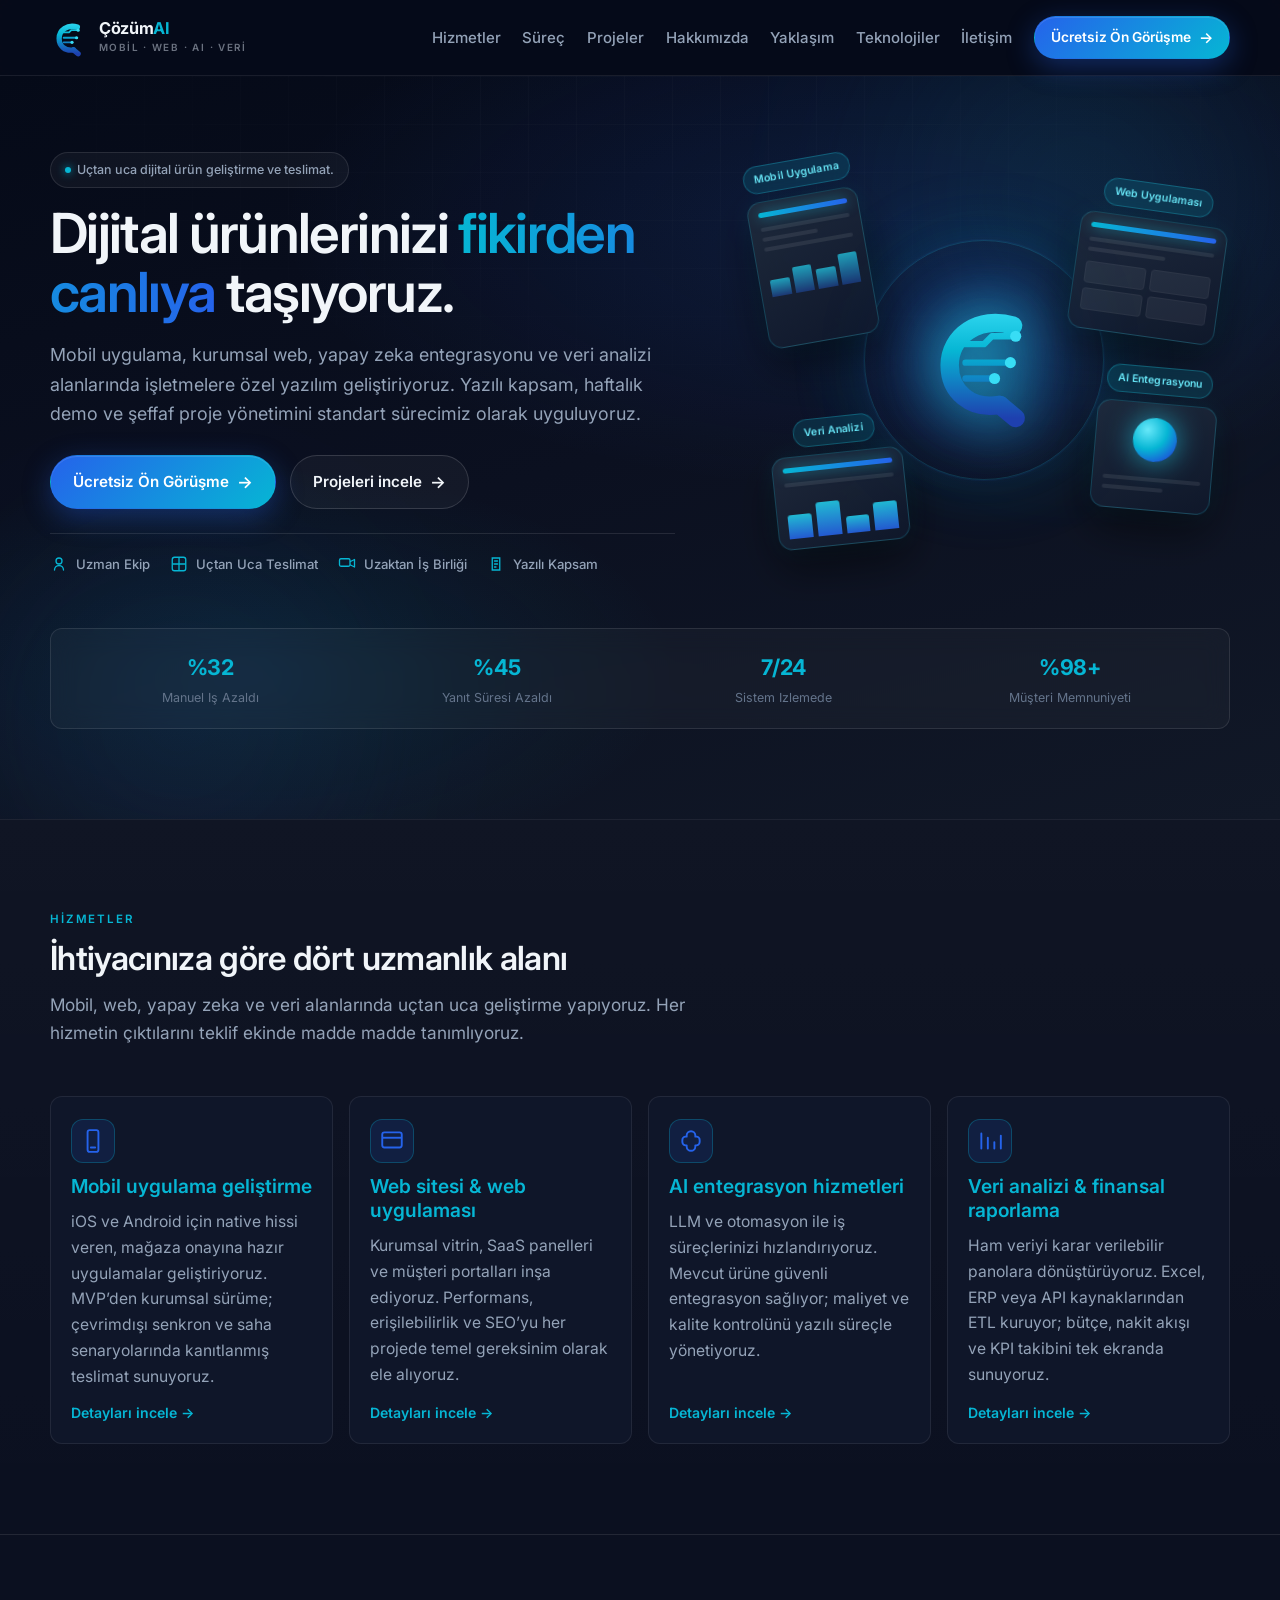
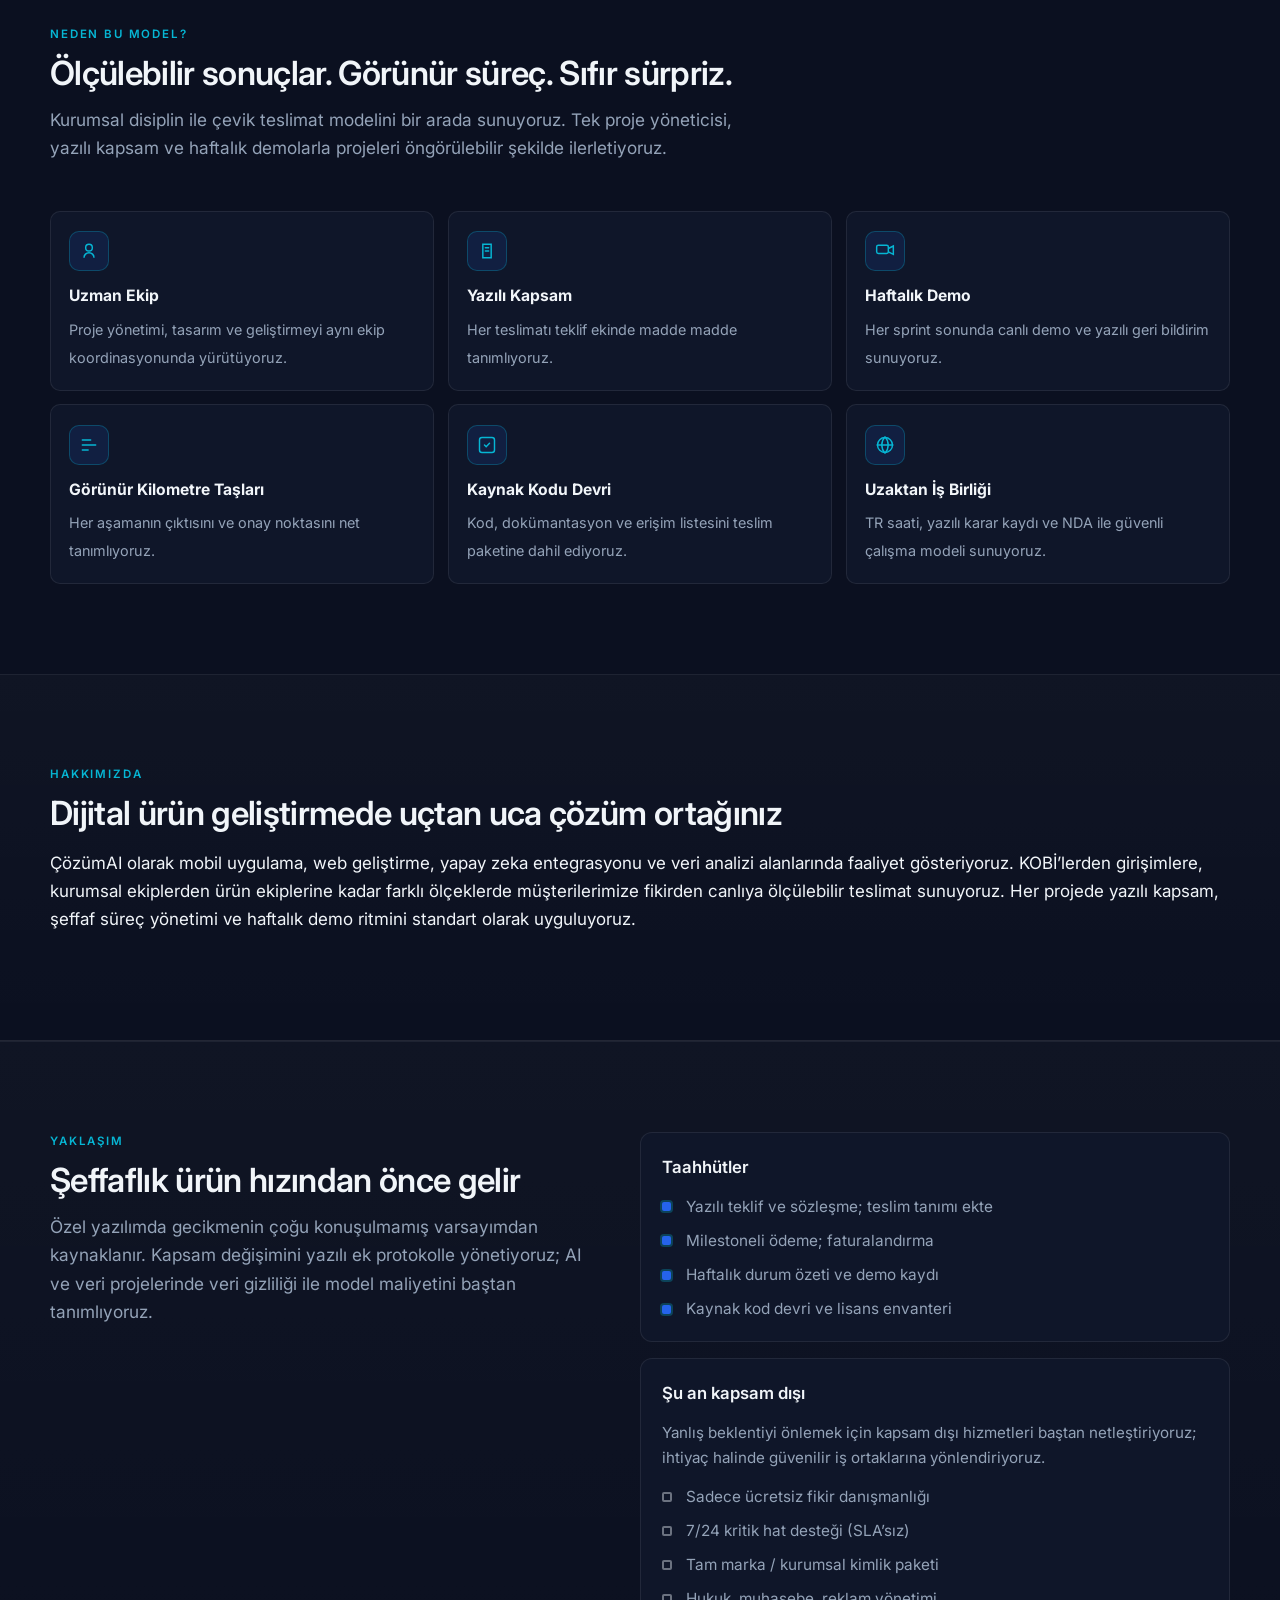
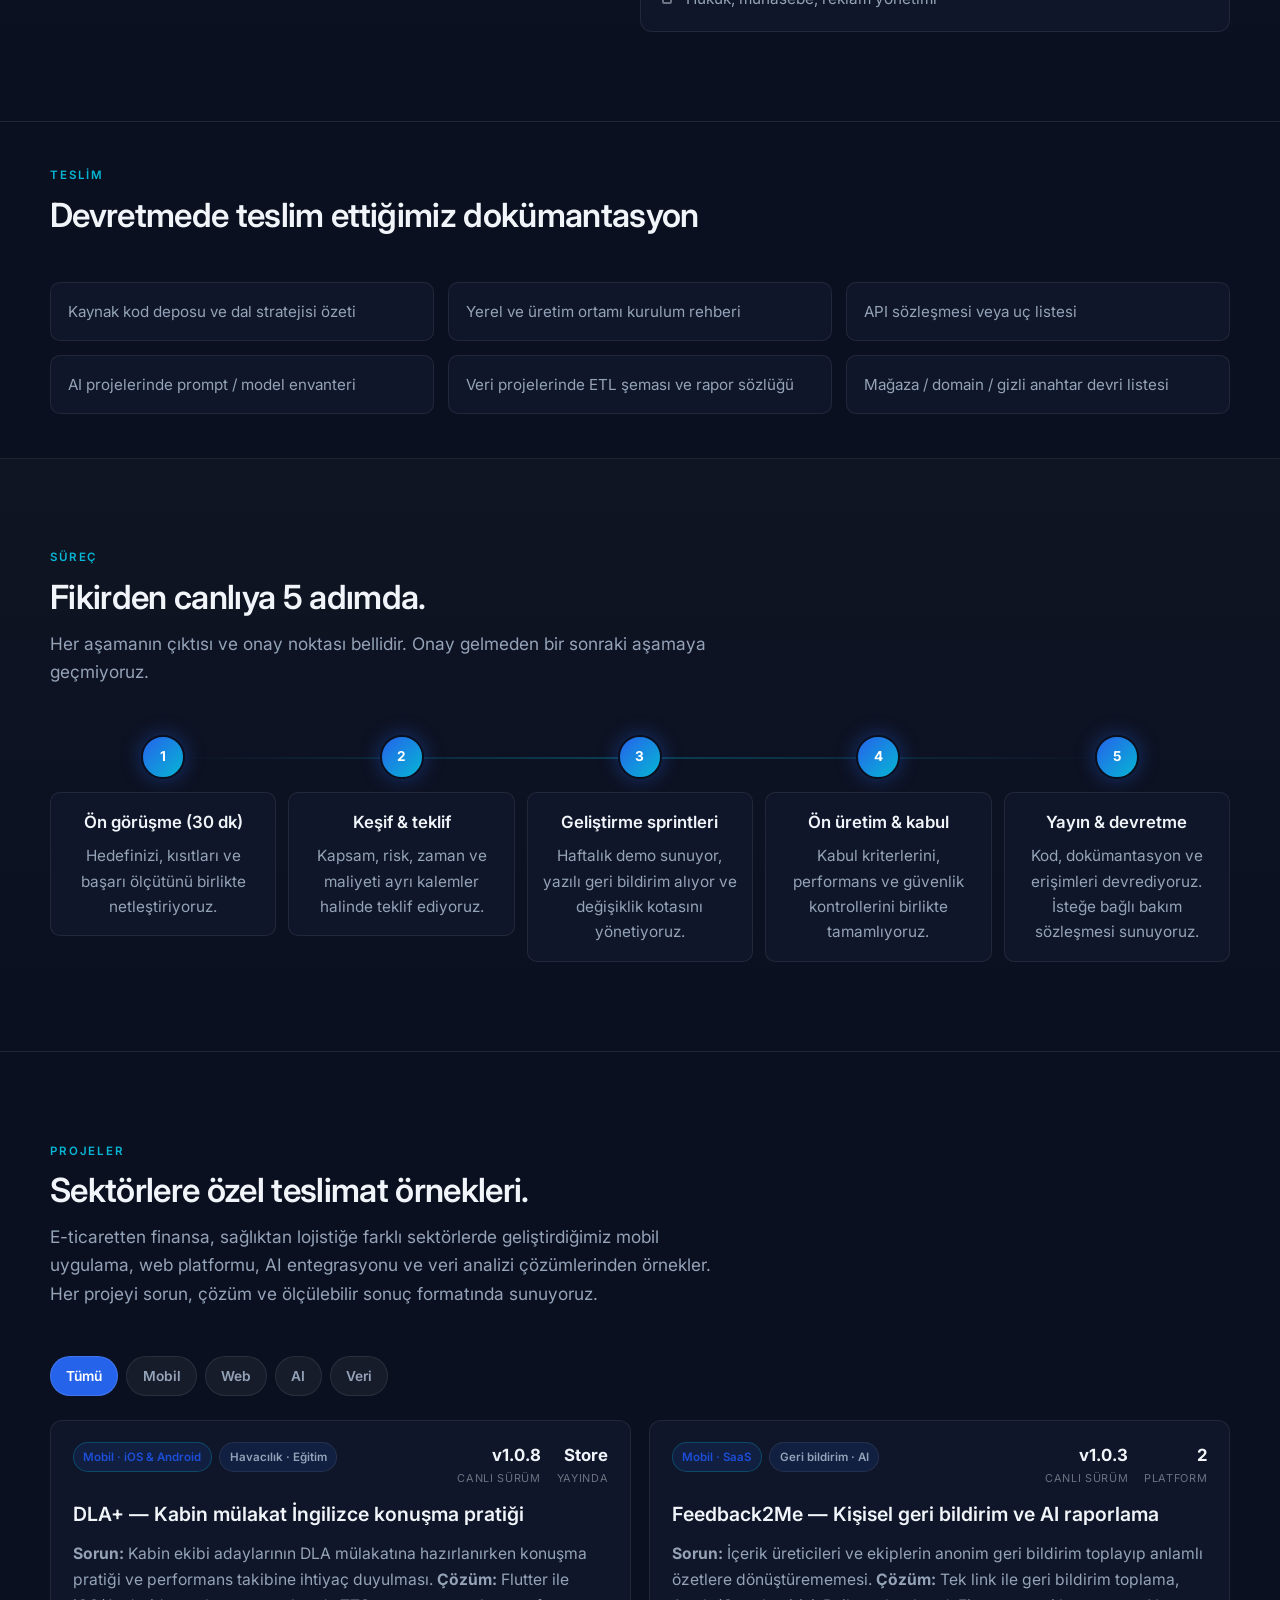
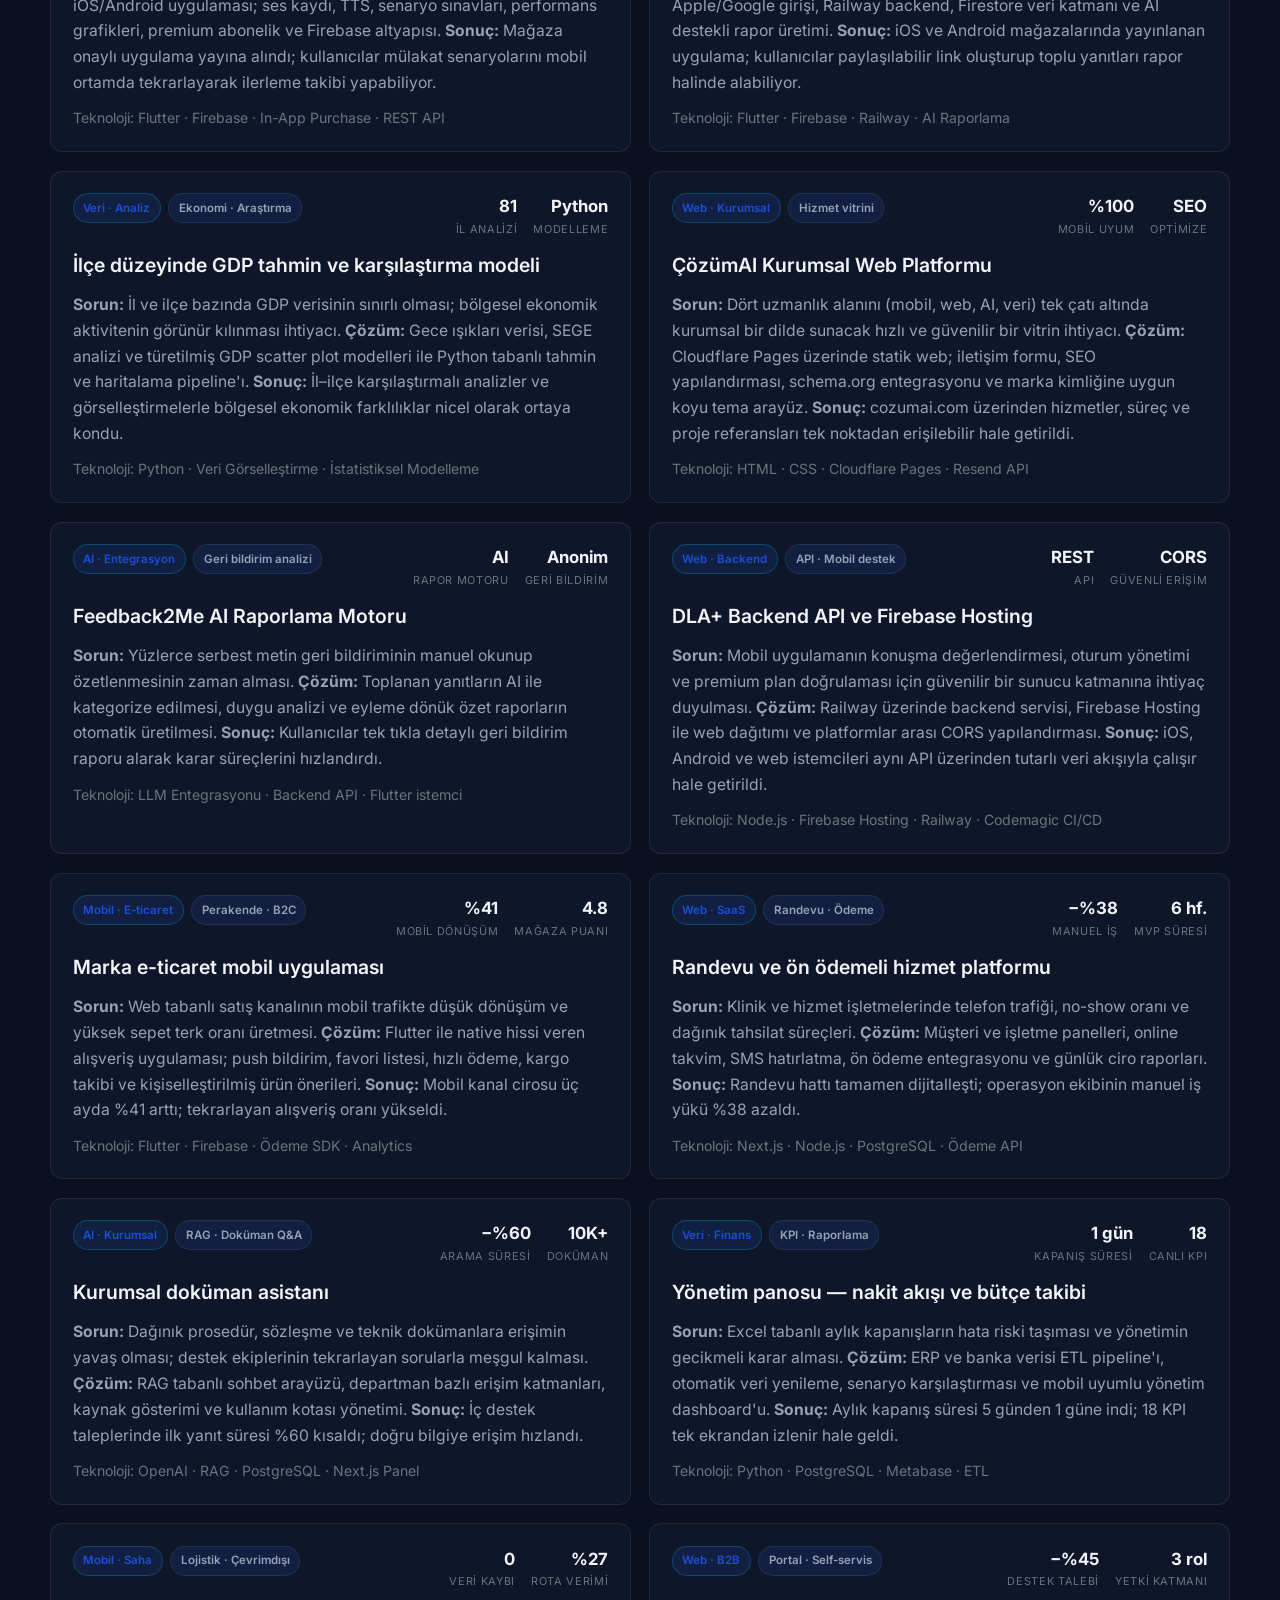
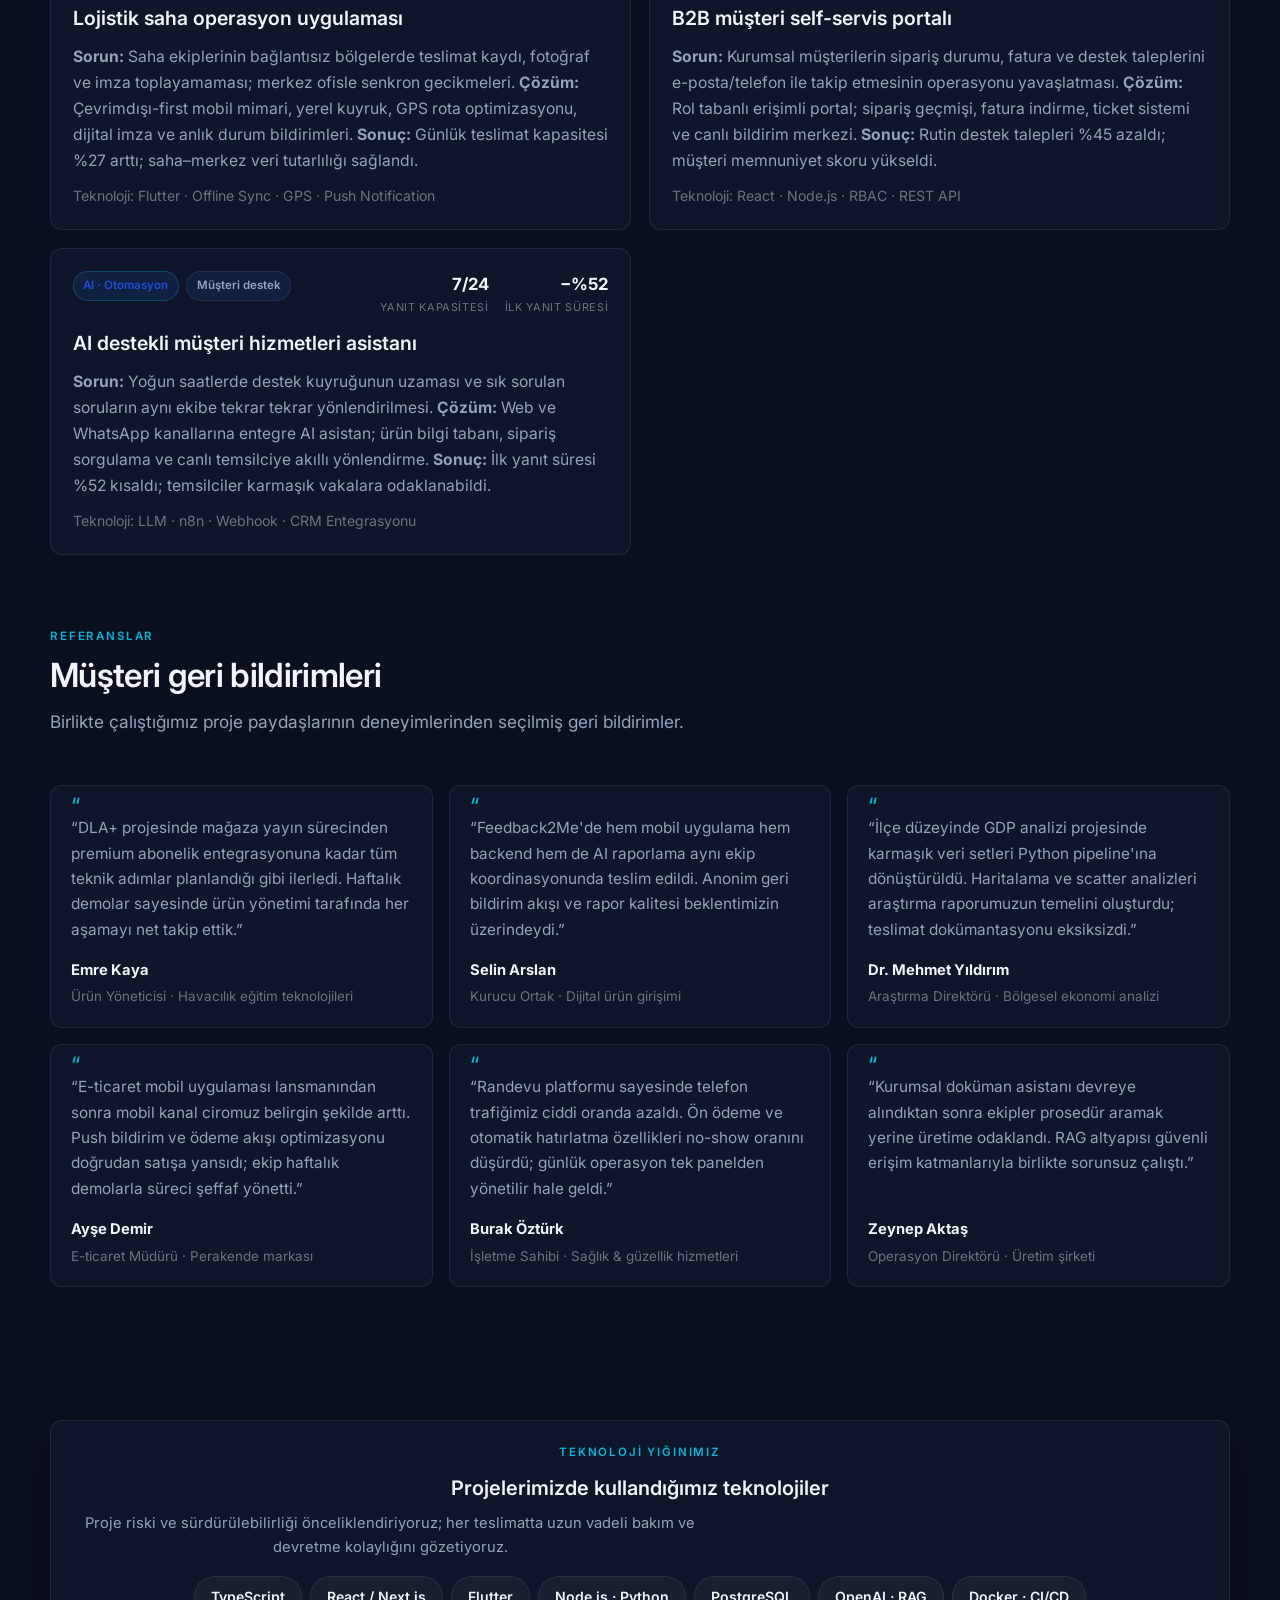
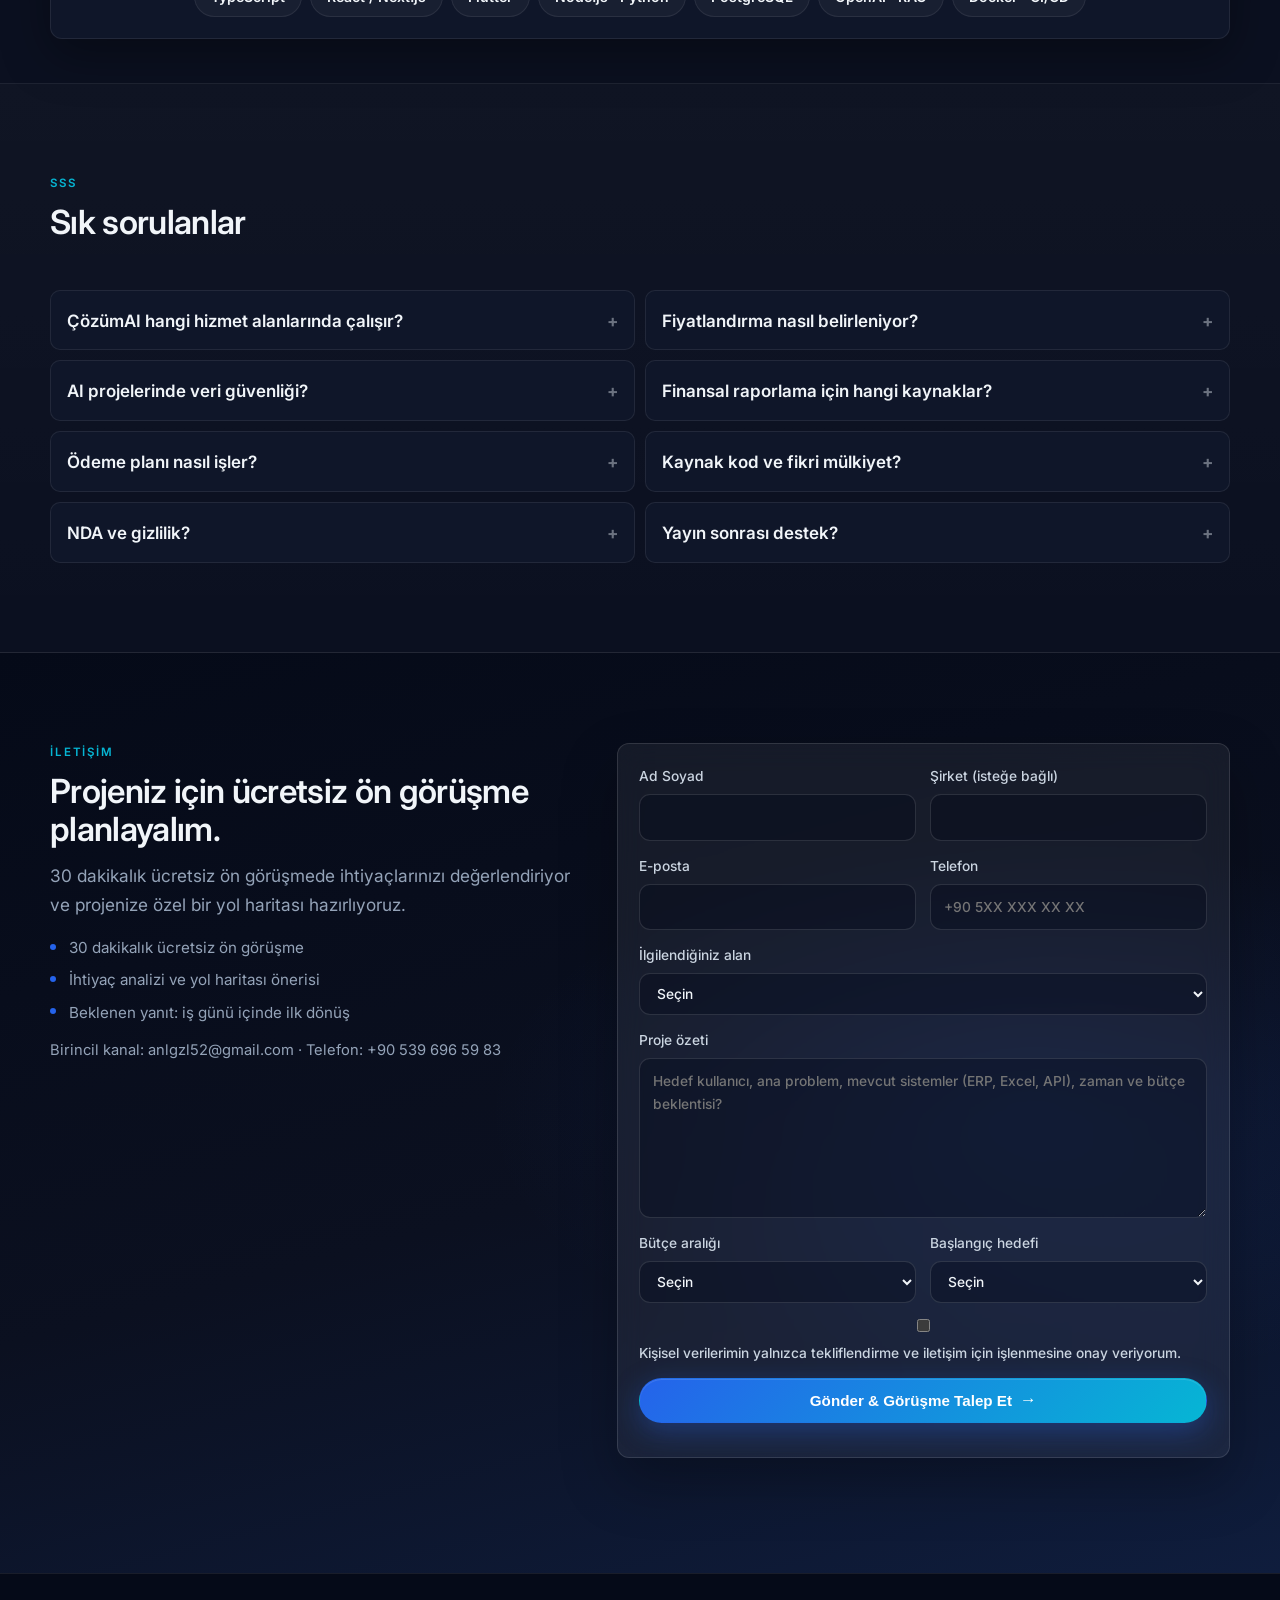
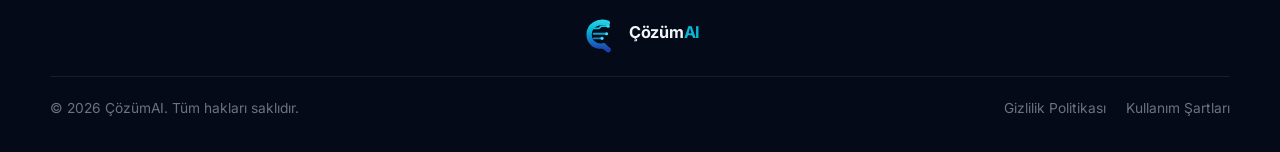
==== commit 3d7038d3: "Beyaz logo kutusunu kaldır; şeffaf inline SVG kullan. PNG yerine gradient SVG logo ile koyu temada b" ====
--- a/index.html
+++ b/index.html
@@ -29,7 +29,7 @@
       href="https://fonts.googleapis.com/css2?family=Inter:wght@400;500;600;700;800&display=swap"
       rel="stylesheet"
     />
-    <link rel="stylesheet" href="css/styles.css?v=14" />
+    <link rel="stylesheet" href="css/styles.css?v=15" />
     <script type="application/ld+json">
       {
         "@context": "https://schema.org",
@@ -54,7 +54,23 @@
     <header class="site-header" data-header>
       <div class="container header__inner">
         <a class="logo" href="#">
-          <img class="logo__mark logo__mark--img" src="assets/logo-cozumai.png" width="40" height="40" alt="" aria-hidden="true" />
+          <svg class="logo__mark" width="42" height="42" viewBox="0 0 100 100" fill="none" aria-hidden="true">
+            <defs>
+              <linearGradient id="czGradHeader" x1="50" y1="6" x2="50" y2="94" gradientUnits="userSpaceOnUse">
+                <stop offset="0%" stop-color="#38DDF5" />
+                <stop offset="42%" stop-color="#06B6D4" />
+                <stop offset="100%" stop-color="#1E40AF" />
+              </linearGradient>
+            </defs>
+            <path d="M72 24C46 16 24 32 24 54C24 74 40 88 62 84" stroke="url(#czGradHeader)" stroke-width="14" stroke-linecap="round" fill="none" />
+            <path d="M62 84L74 94" stroke="url(#czGradHeader)" stroke-width="14" stroke-linecap="round" fill="none" />
+            <path d="M36 38H50L56 32H74" stroke="url(#czGradHeader)" stroke-width="4.8" stroke-linecap="round" stroke-linejoin="round" />
+            <circle cx="74" cy="32" r="4.2" fill="#38DDF5" />
+            <path d="M36 52H70" stroke="url(#czGradHeader)" stroke-width="4.8" stroke-linecap="round" />
+            <circle cx="70" cy="52" r="4.2" fill="#38DDF5" />
+            <path d="M36 64H58" stroke="url(#czGradHeader)" stroke-width="4.8" stroke-linecap="round" />
+            <circle cx="58" cy="64" r="4.2" fill="#38DDF5" />
+          </svg>
           <span class="logo__group">
             <span class="logo__text"><span class="logo__cozum">Çözüm</span><span class="logo__ai">AI</span></span>
             <span class="logo__tag" data-site-tag>MOBİL · WEB · AI · VERİ</span>
@@ -199,7 +215,23 @@
               </article>
 
               <div class="hero__collage-logo">
-                <img src="assets/logo-cozumai.png" width="140" height="140" alt="" aria-hidden="true" />
+                <svg width="140" height="140" viewBox="0 0 100 100" fill="none" aria-hidden="true">
+                  <defs>
+                    <linearGradient id="czGradHero" x1="50" y1="6" x2="50" y2="94" gradientUnits="userSpaceOnUse">
+                      <stop offset="0%" stop-color="#38DDF5" />
+                      <stop offset="42%" stop-color="#06B6D4" />
+                      <stop offset="100%" stop-color="#1E40AF" />
+                    </linearGradient>
+                  </defs>
+                  <path d="M72 24C46 16 24 32 24 54C24 74 40 88 62 84" stroke="url(#czGradHero)" stroke-width="14" stroke-linecap="round" fill="none" />
+                  <path d="M62 84L74 94" stroke="url(#czGradHero)" stroke-width="14" stroke-linecap="round" fill="none" />
+                  <path d="M36 38H50L56 32H74" stroke="url(#czGradHero)" stroke-width="4.8" stroke-linecap="round" stroke-linejoin="round" />
+                  <circle cx="74" cy="32" r="4.2" fill="#38DDF5" />
+                  <path d="M36 52H70" stroke="url(#czGradHero)" stroke-width="4.8" stroke-linecap="round" />
+                  <circle cx="70" cy="52" r="4.2" fill="#38DDF5" />
+                  <path d="M36 64H58" stroke="url(#czGradHero)" stroke-width="4.8" stroke-linecap="round" />
+                  <circle cx="58" cy="64" r="4.2" fill="#38DDF5" />
+                </svg>
               </div>
             </div>
           </div>
@@ -1097,7 +1129,23 @@
       <div class="container footer__grid">
         <div class="footer__top">
           <a class="logo" href="#">
-            <img class="logo__mark logo__mark--img" src="assets/logo-cozumai.png" width="32" height="32" alt="" aria-hidden="true" />
+            <svg class="logo__mark" width="32" height="32" viewBox="0 0 100 100" fill="none" aria-hidden="true">
+              <defs>
+                <linearGradient id="czGradFooter" x1="50" y1="6" x2="50" y2="94" gradientUnits="userSpaceOnUse">
+                  <stop offset="0%" stop-color="#38DDF5" />
+                  <stop offset="42%" stop-color="#06B6D4" />
+                  <stop offset="100%" stop-color="#1E40AF" />
+                </linearGradient>
+              </defs>
+              <path d="M72 24C46 16 24 32 24 54C24 74 40 88 62 84" stroke="url(#czGradFooter)" stroke-width="14" stroke-linecap="round" fill="none" />
+              <path d="M62 84L74 94" stroke="url(#czGradFooter)" stroke-width="14" stroke-linecap="round" fill="none" />
+              <path d="M36 38H50L56 32H74" stroke="url(#czGradFooter)" stroke-width="4.8" stroke-linecap="round" stroke-linejoin="round" />
+              <circle cx="74" cy="32" r="4.2" fill="#38DDF5" />
+              <path d="M36 52H70" stroke="url(#czGradFooter)" stroke-width="4.8" stroke-linecap="round" />
+              <circle cx="70" cy="52" r="4.2" fill="#38DDF5" />
+              <path d="M36 64H58" stroke="url(#czGradFooter)" stroke-width="4.8" stroke-linecap="round" />
+              <circle cx="58" cy="64" r="4.2" fill="#38DDF5" />
+            </svg>
             <span class="logo__group">
               <span class="logo__text"><span class="logo__cozum">Çözüm</span><span class="logo__ai">AI</span></span>
             </span>
@@ -1127,7 +1175,7 @@
       </div>
     </footer>
 
-    <script src="js/config.js?v=14" defer></script>
-    <script src="js/main.js?v=14" defer></script>
+    <script src="js/config.js?v=15" defer></script>
+    <script src="js/main.js?v=15" defer></script>
   </body>
 </html>
--- a/css/styles.css
+++ b/css/styles.css
@@ -281,11 +281,6 @@
   overflow: visible;
 }
 
-.logo__mark--img {
-  object-fit: contain;
-  mix-blend-mode: screen;
-}
-
 .logo__cozum {
   color: #f1f5f9;
 }
@@ -1824,11 +1819,10 @@
   place-items: center;
 }
 
-.hero__collage-logo img {
+.hero__collage-logo svg {
   width: 100%;
   height: 100%;
-  object-fit: contain;
-  mix-blend-mode: screen;
+  overflow: visible;
   filter:
     drop-shadow(0 0 28px rgba(34, 211, 238, 0.65))
     drop-shadow(0 0 56px rgba(37, 99, 235, 0.35));
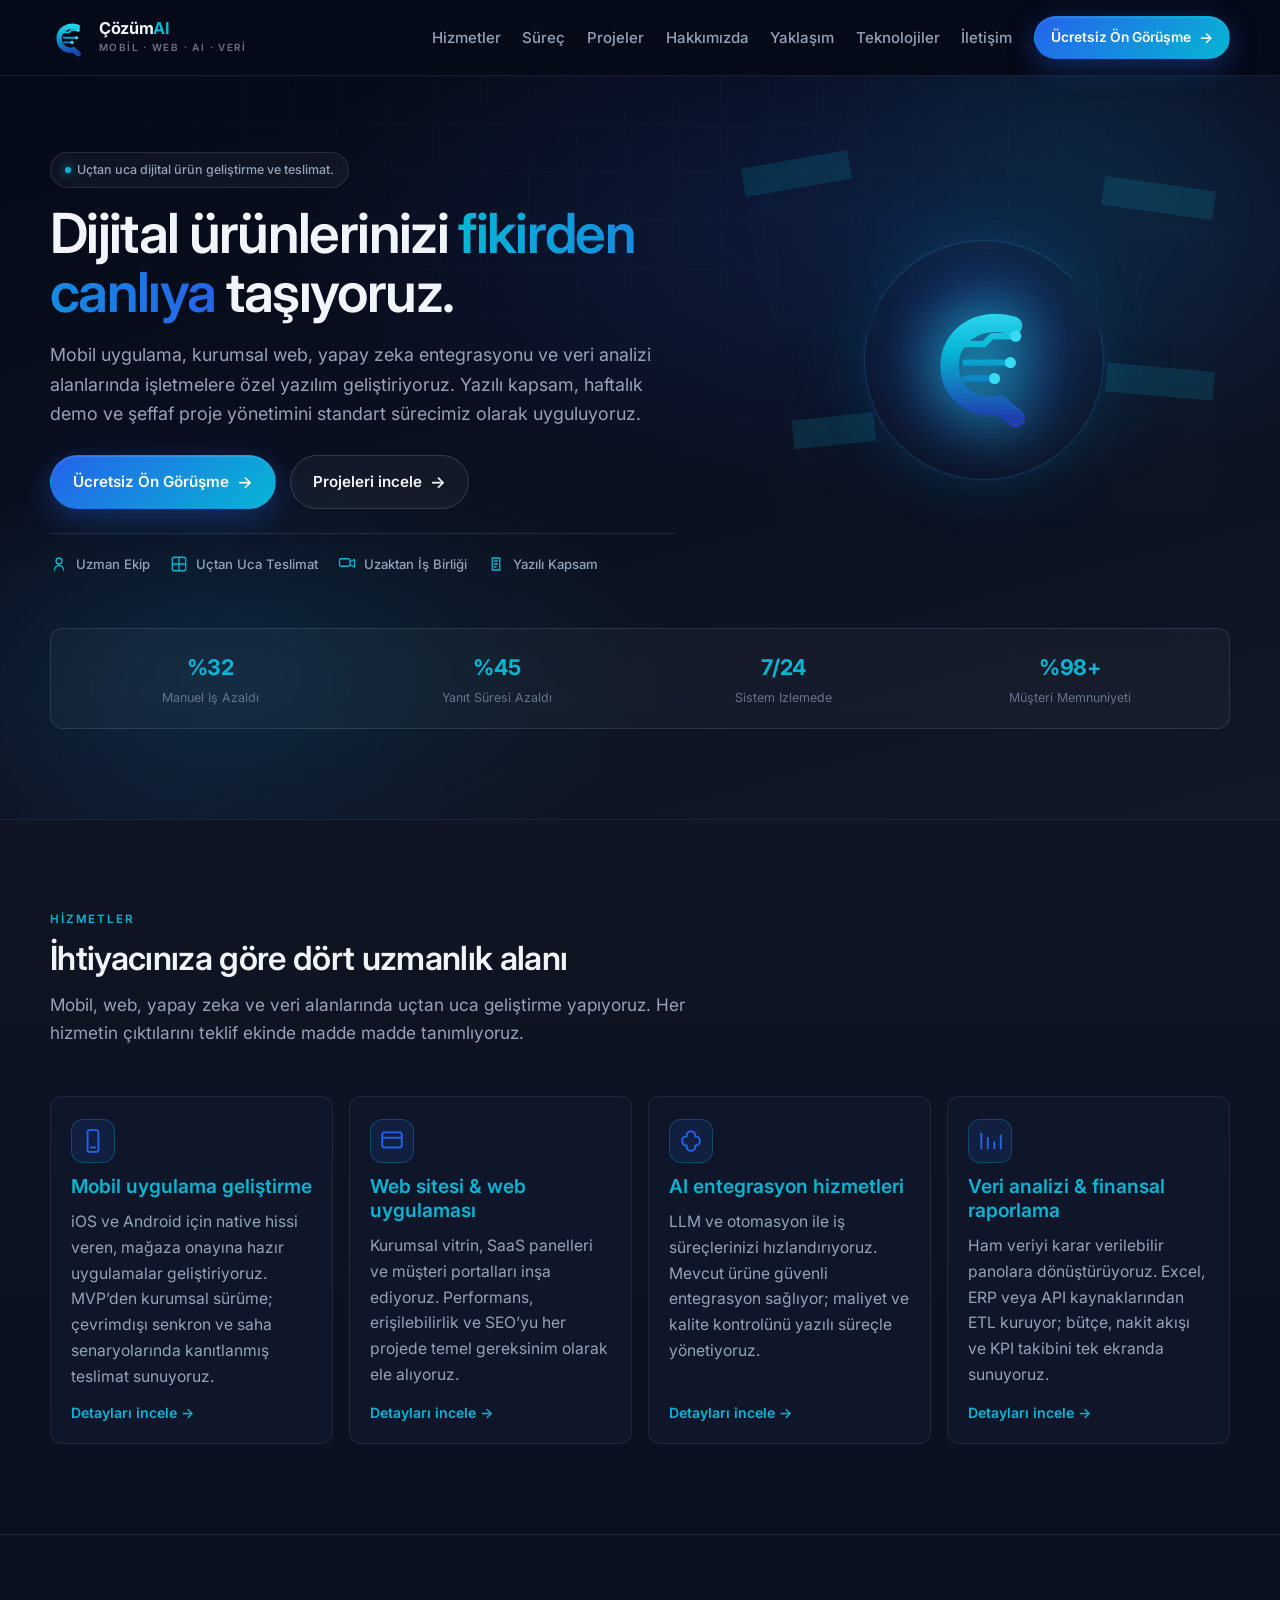
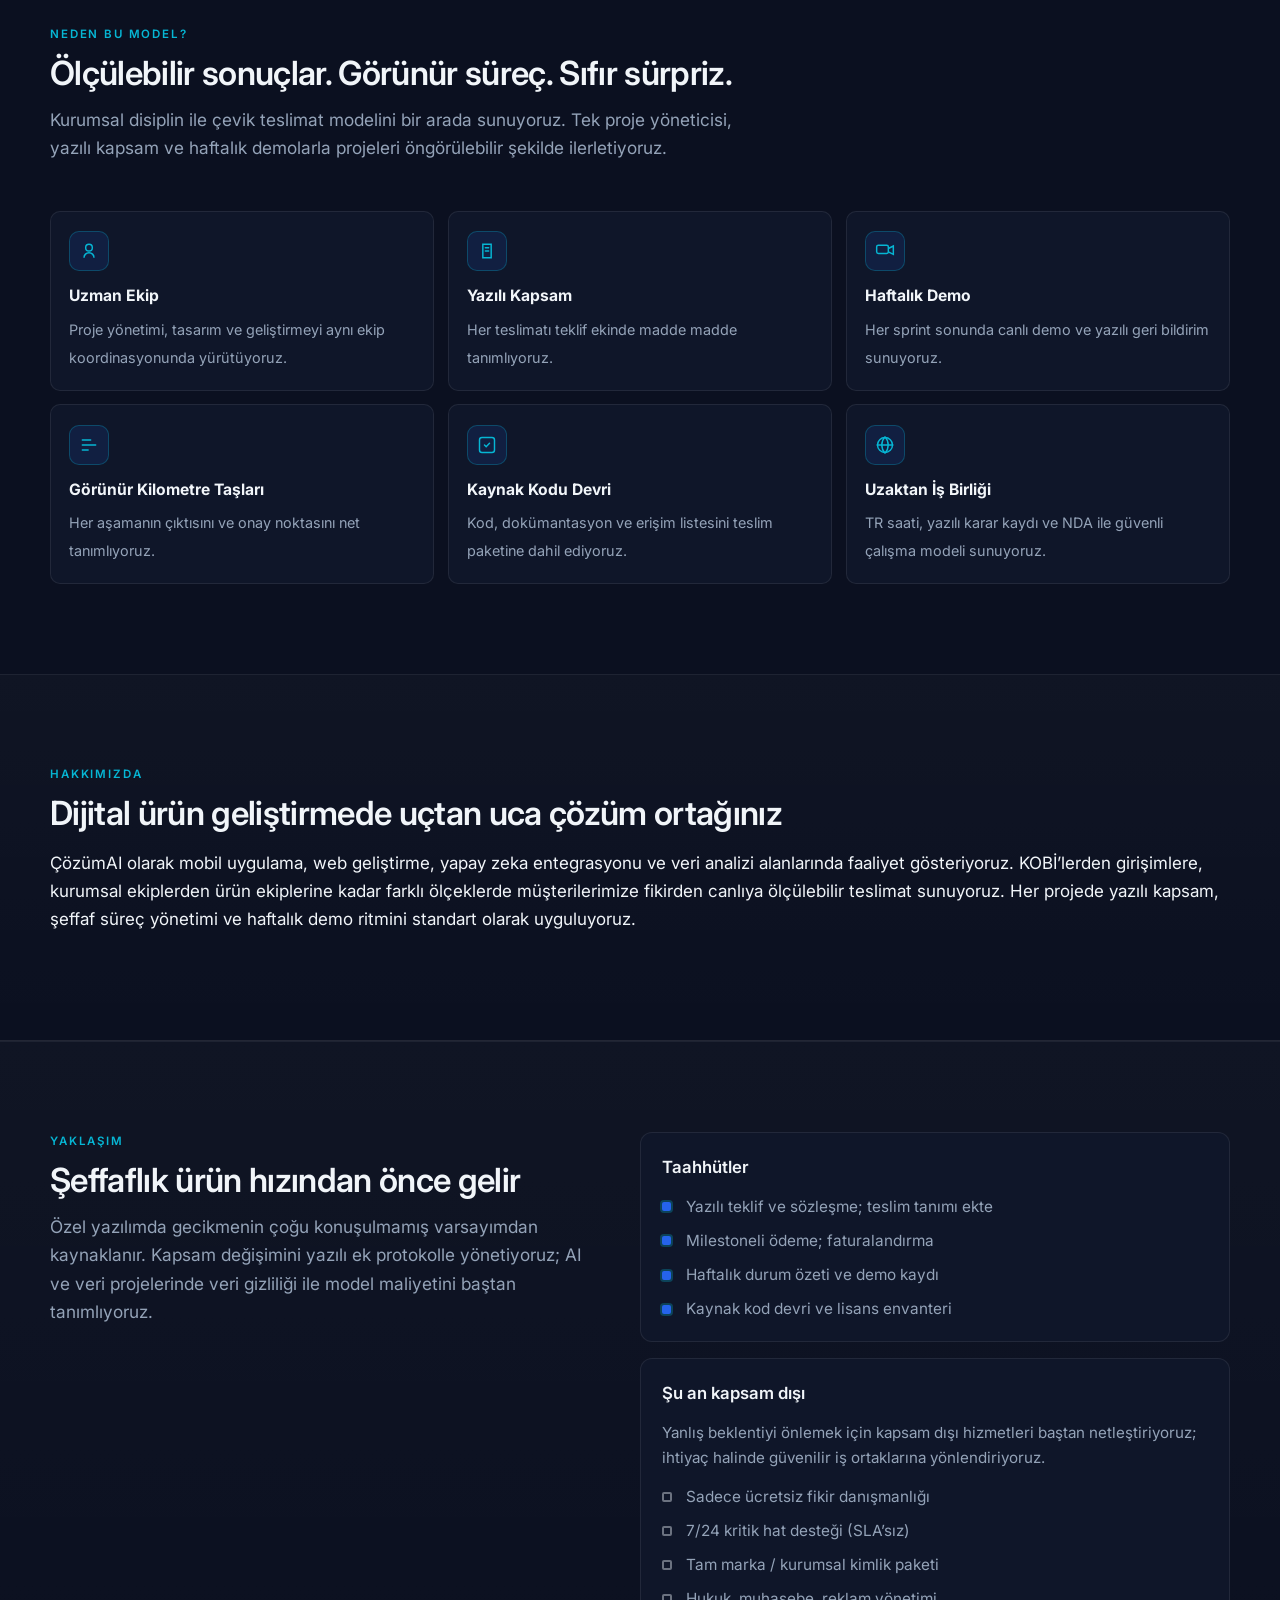
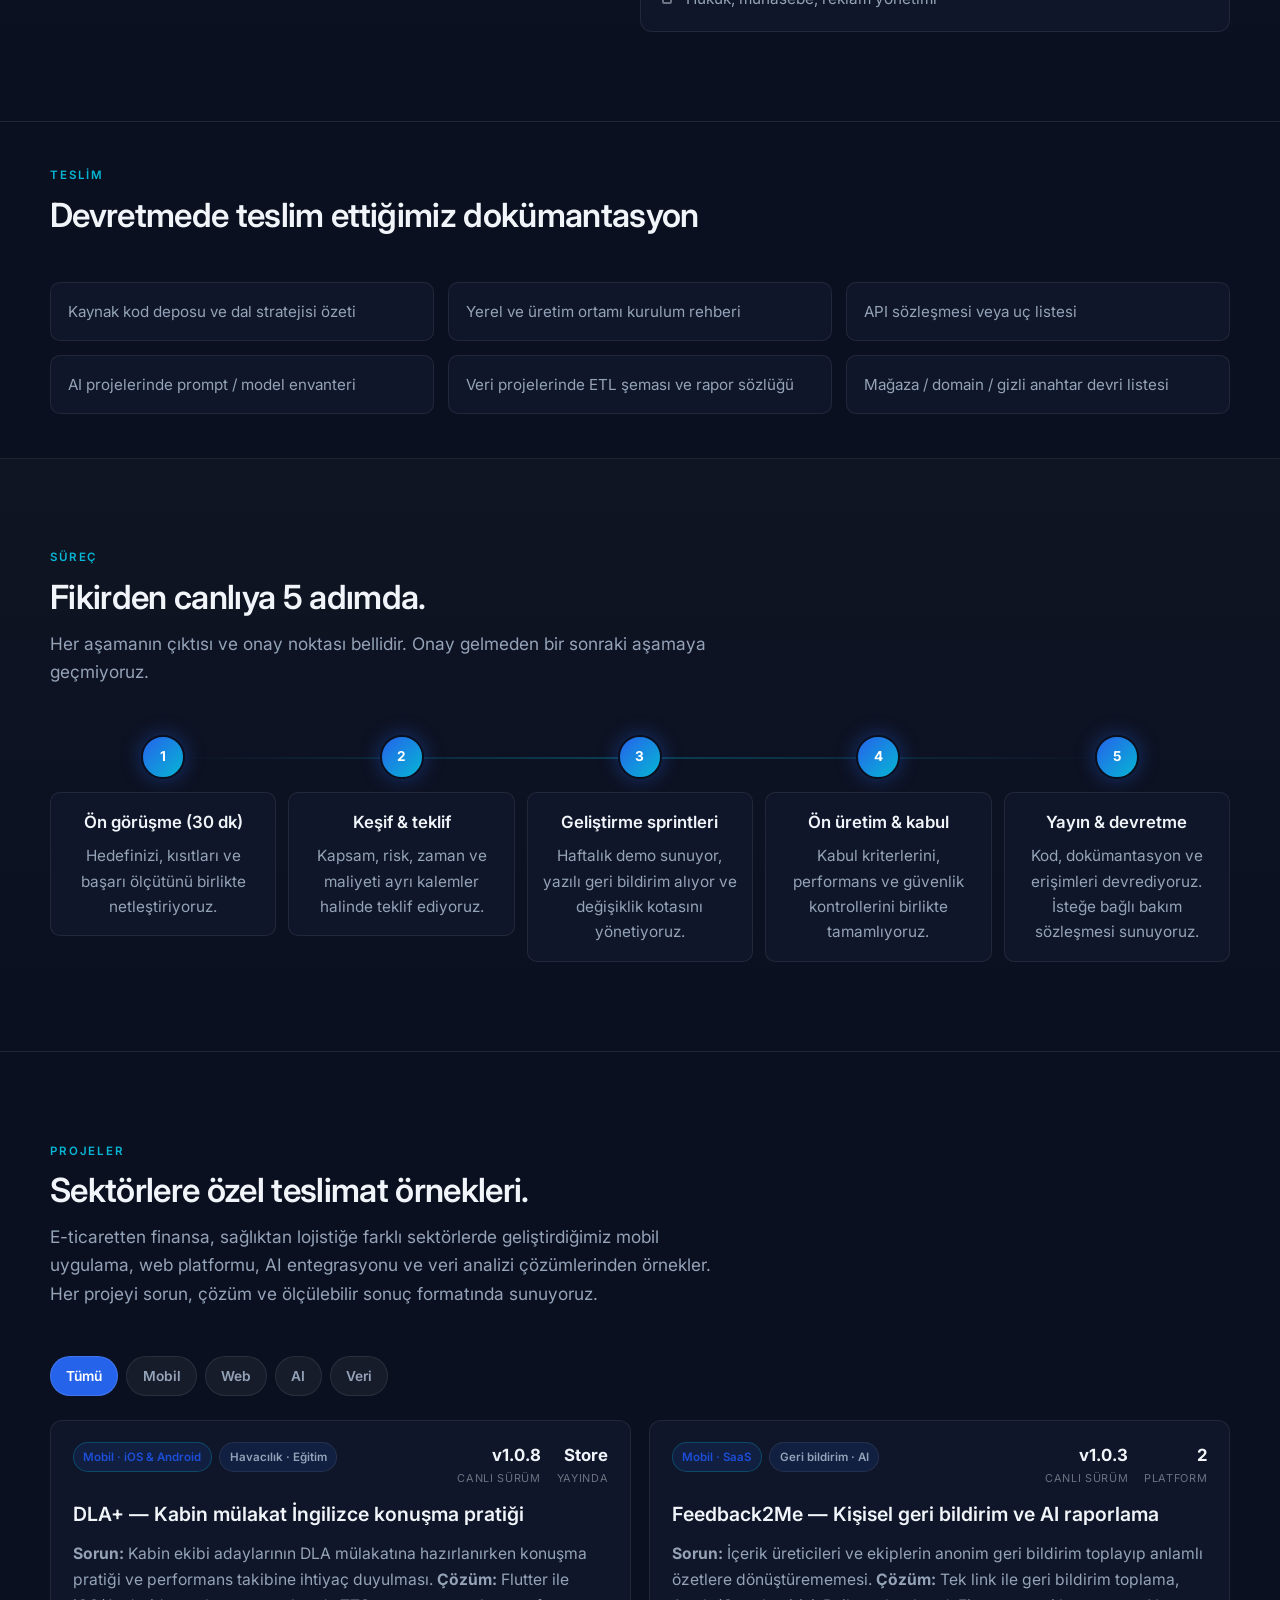
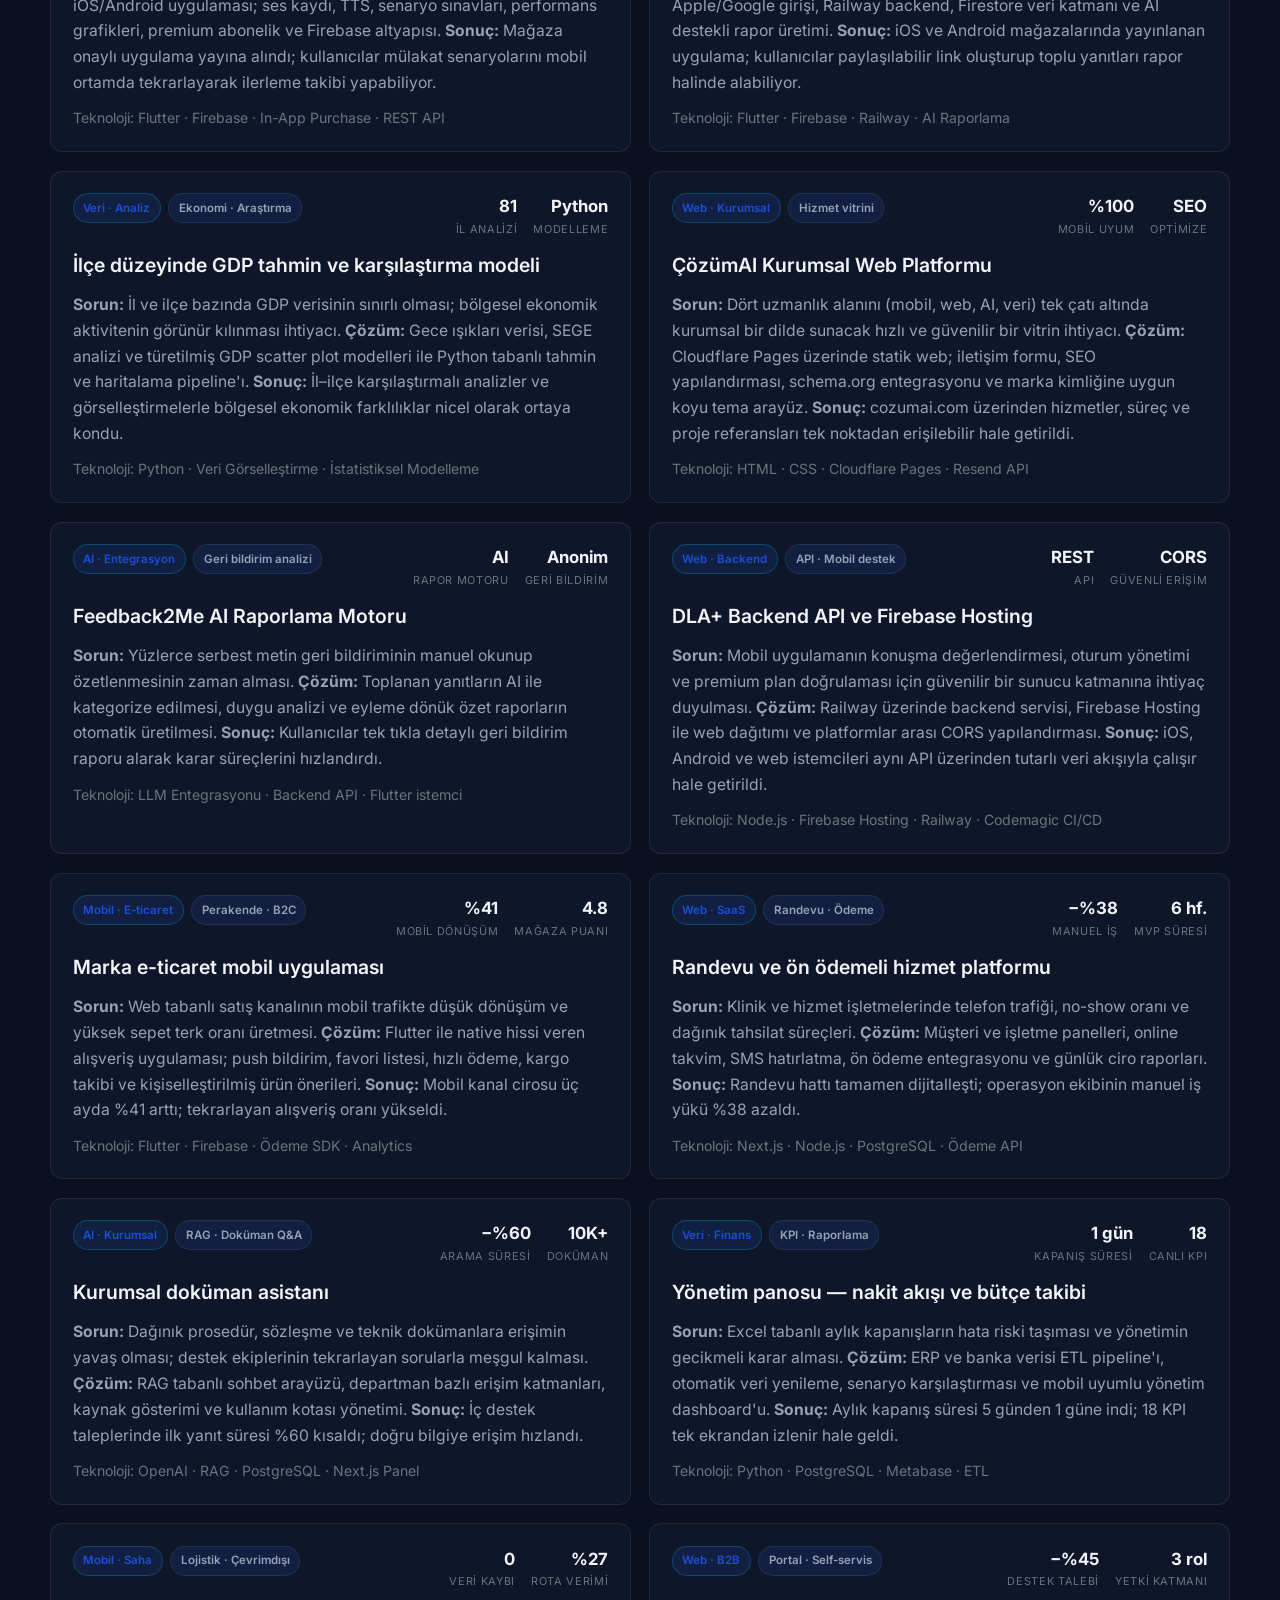
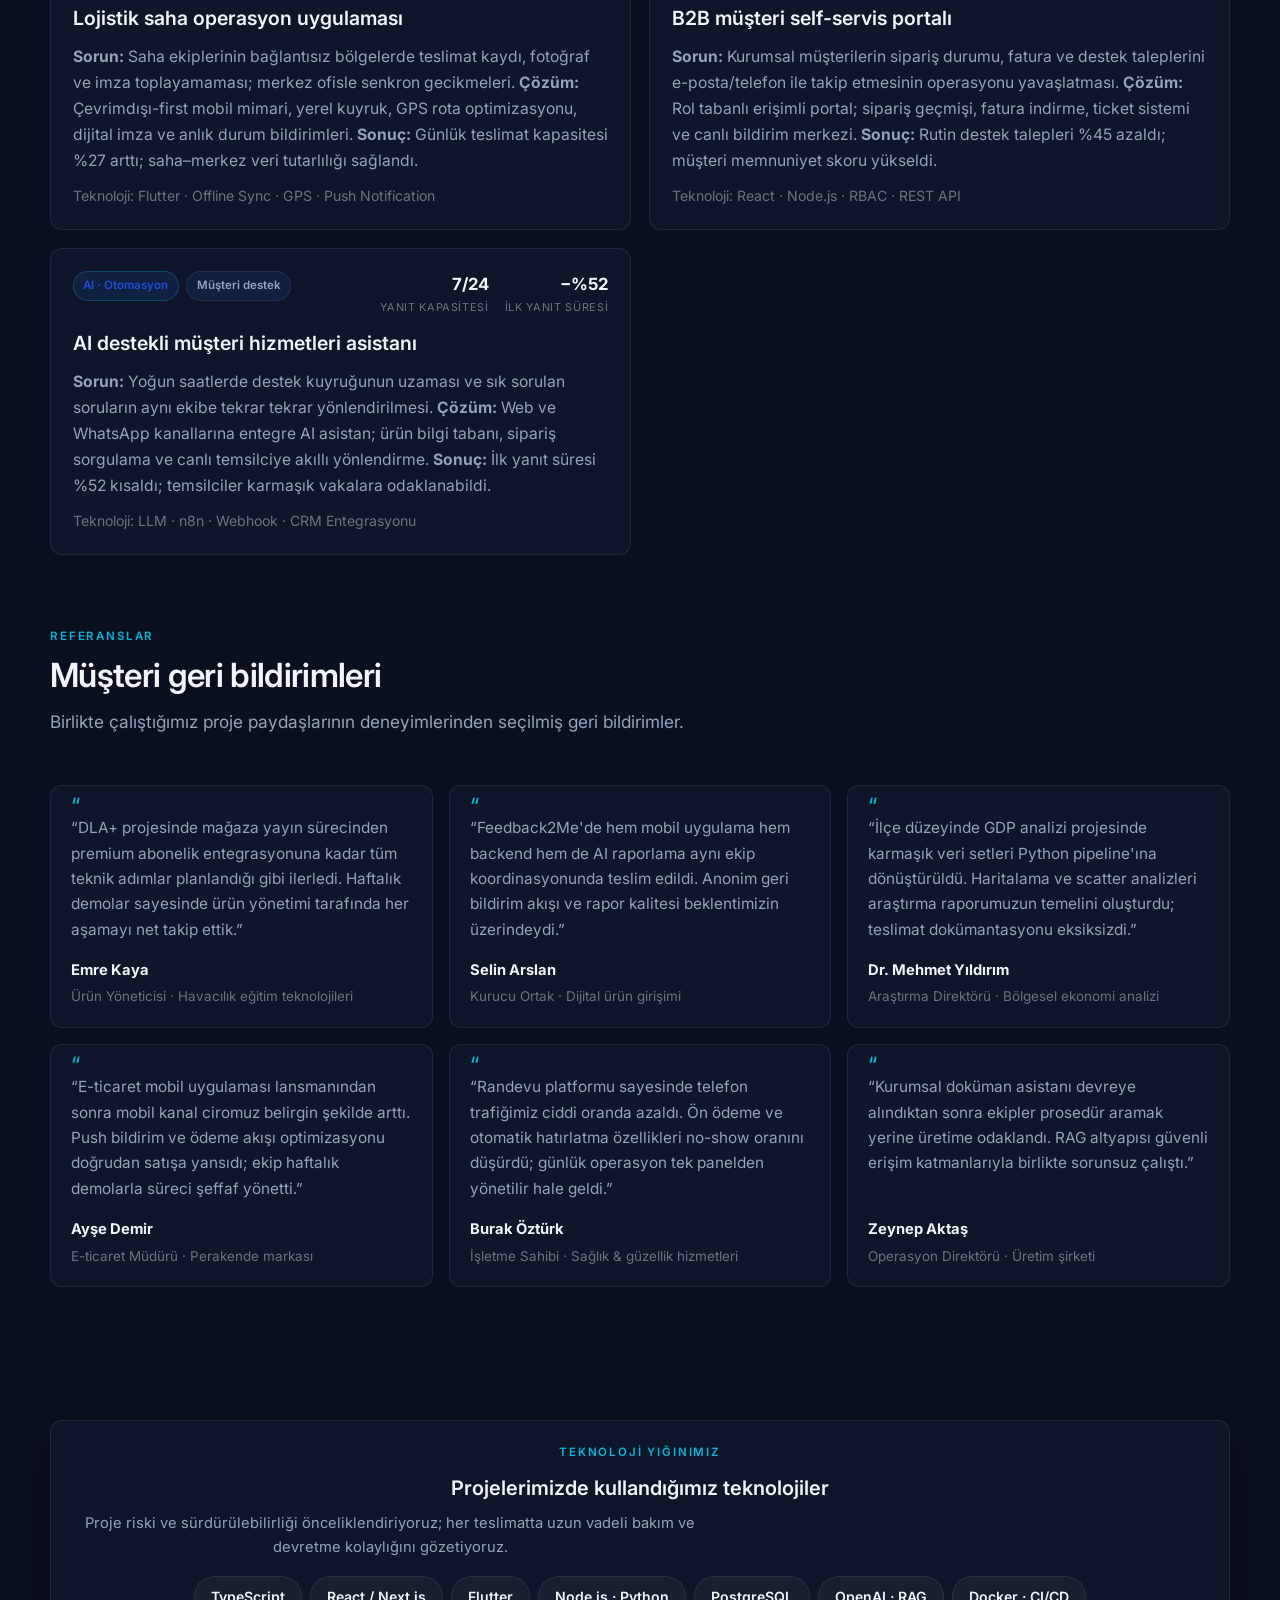
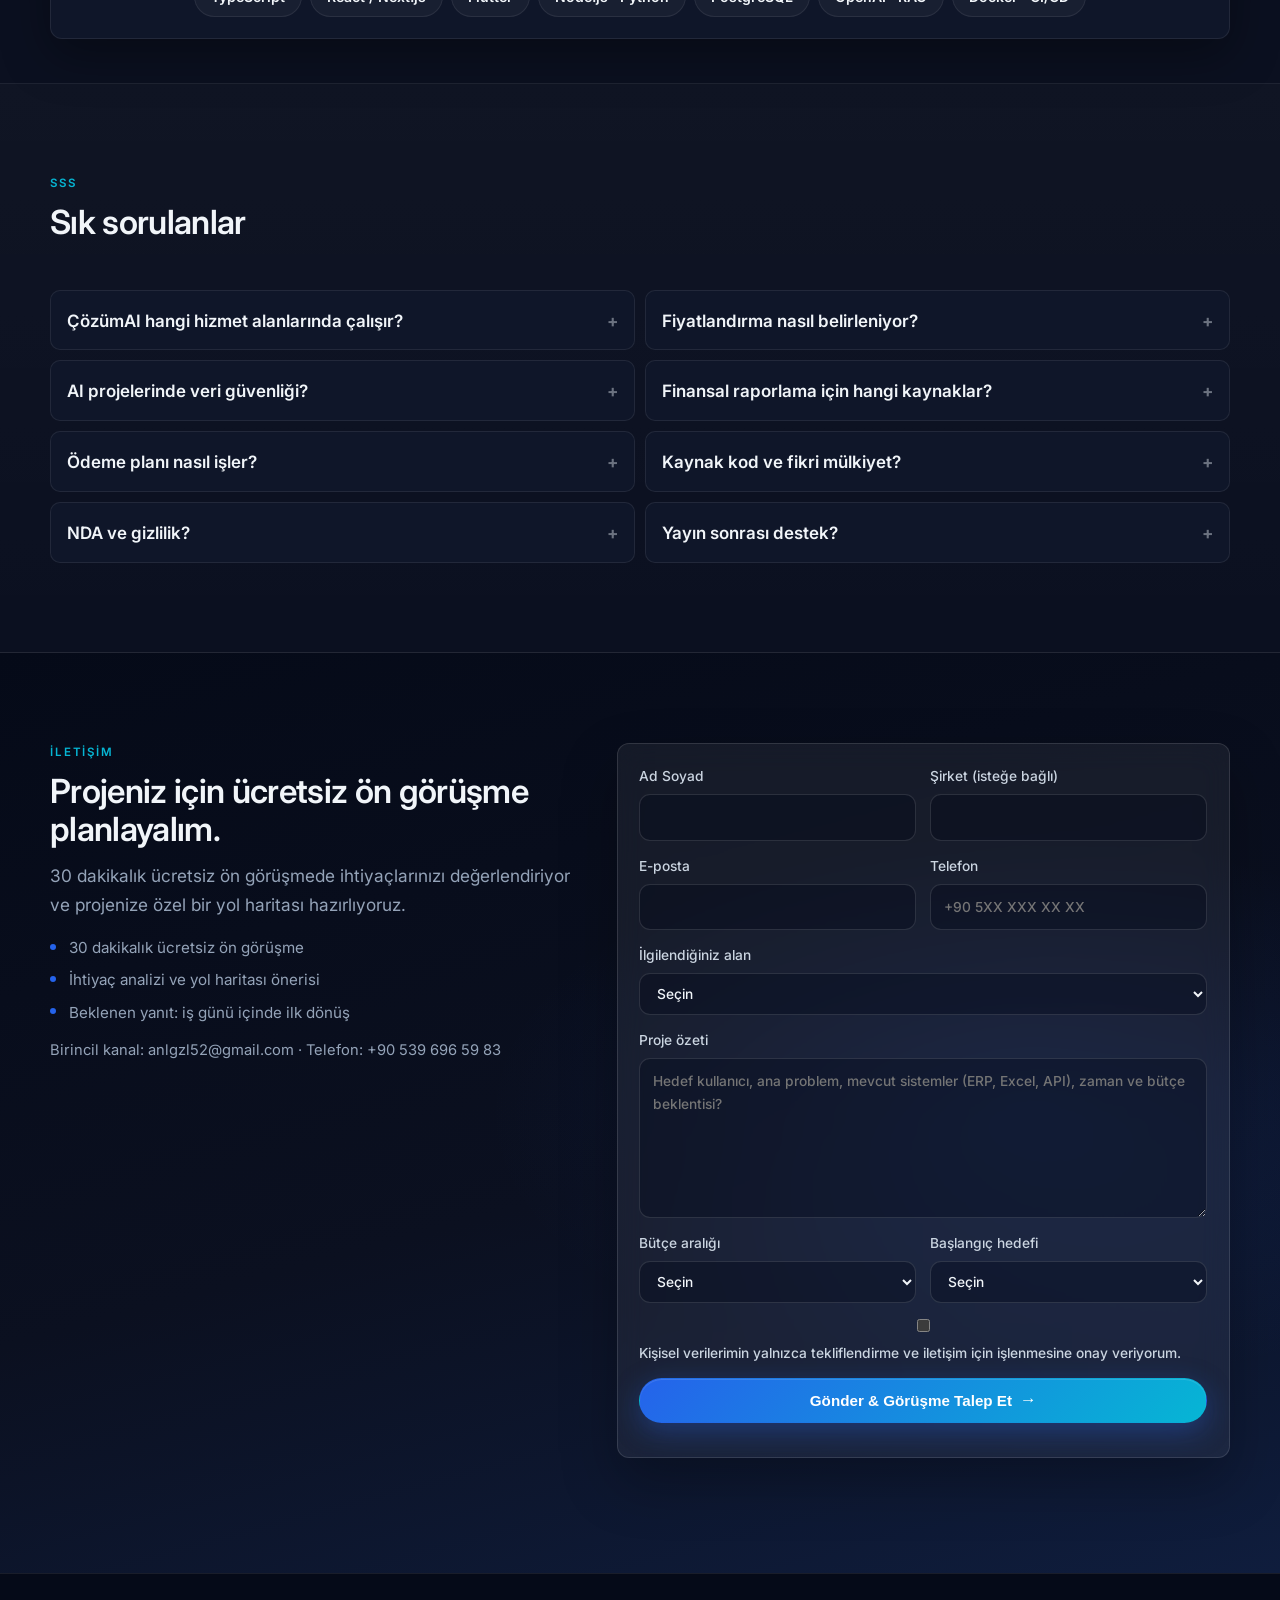
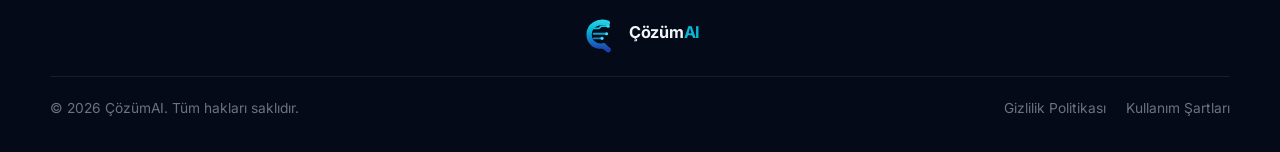
==== commit fd0e9fed: "Site haritasını statik dosyadan sun; Cloudflare function yolunu kaldır. Google Search Console sitema" ====
--- a/index.html
+++ b/index.html
@@ -5,11 +5,10 @@
     <meta name="viewport" content="width=device-width, initial-scale=1" />
     <meta name="theme-color" content="#0B1020" />
     <title>ÇözümAI — Mobil, web, AI ve veri çözümleri</title>
-    <link
-      rel="icon"
-      href="data:image/svg+xml,%3Csvg xmlns='http://www.w3.org/2000/svg' viewBox='0 0 100 100' fill='none'%3E%3Cdefs%3E%3ClinearGradient id='g' x1='50' y1='6' x2='50' y2='94' gradientUnits='userSpaceOnUse'%3E%3Cstop offset='0%25' stop-color='%2338DDF5'/%3E%3Cstop offset='42%25' stop-color='%2306B6D4'/%3E%3Cstop offset='100%25' stop-color='%231E40AF'/%3E%3C/linearGradient%3E%3C/defs%3E%3Cpath d='M72 24C46 16 24 32 24 54C24 74 40 88 62 84' stroke='url(%23g)' stroke-width='14' stroke-linecap='round'/%3E%3Cpath d='M62 84L74 94' stroke='url(%23g)' stroke-width='14' stroke-linecap='round'/%3E%3Cpath d='M36 38H50L56 32H74' stroke='url(%23g)' stroke-width='4.8' stroke-linecap='round' stroke-linejoin='round'/%3E%3Ccircle cx='74' cy='32' r='4.2' fill='%2338DDF5'/%3E%3Cpath d='M36 52H70' stroke='url(%23g)' stroke-width='4.8' stroke-linecap='round'/%3E%3Ccircle cx='70' cy='52' r='4.2' fill='%2338DDF5'/%3E%3Cpath d='M36 64H58' stroke='url(%23g)' stroke-width='4.8' stroke-linecap='round'/%3E%3Ccircle cx='58' cy='64' r='4.2' fill='%2338DDF5'/%3E%3C/svg%3E"
-      type="image/svg+xml"
-    />
+    <link rel="icon" href="/favicon.ico" sizes="48x48" />
+    <link rel="icon" href="/favicon.svg" type="image/svg+xml" />
+    <link rel="icon" href="/favicon-48.png" type="image/png" sizes="48x48" />
+    <link rel="apple-touch-icon" href="/apple-touch-icon.png" />
     <meta
       name="description"
       content="ÇözümAI — mobil uygulama, web, AI entegrasyonu ve veri analizi alanlarında kurumsal yazılım geliştiriyoruz. Keşiften canlıya şeffaf süreç ve ölçülebilir teslimat sunuyoruz."
@@ -22,7 +21,7 @@
     <meta property="og:type" content="website" />
     <meta property="og:url" content="https://cozumai.com" data-og-url />
     <link rel="canonical" href="https://cozumai.com" data-canonical />
-    <link rel="sitemap" type="application/xml" title="Sitemap" href="https://cozumai.com/sitemap" />
+    <link rel="sitemap" type="application/xml" title="Sitemap" href="https://cozumai.com/sitemap.xml" />
     <link rel="preconnect" href="https://fonts.googleapis.com" />
     <link rel="preconnect" href="https://fonts.gstatic.com" crossorigin />
     <link
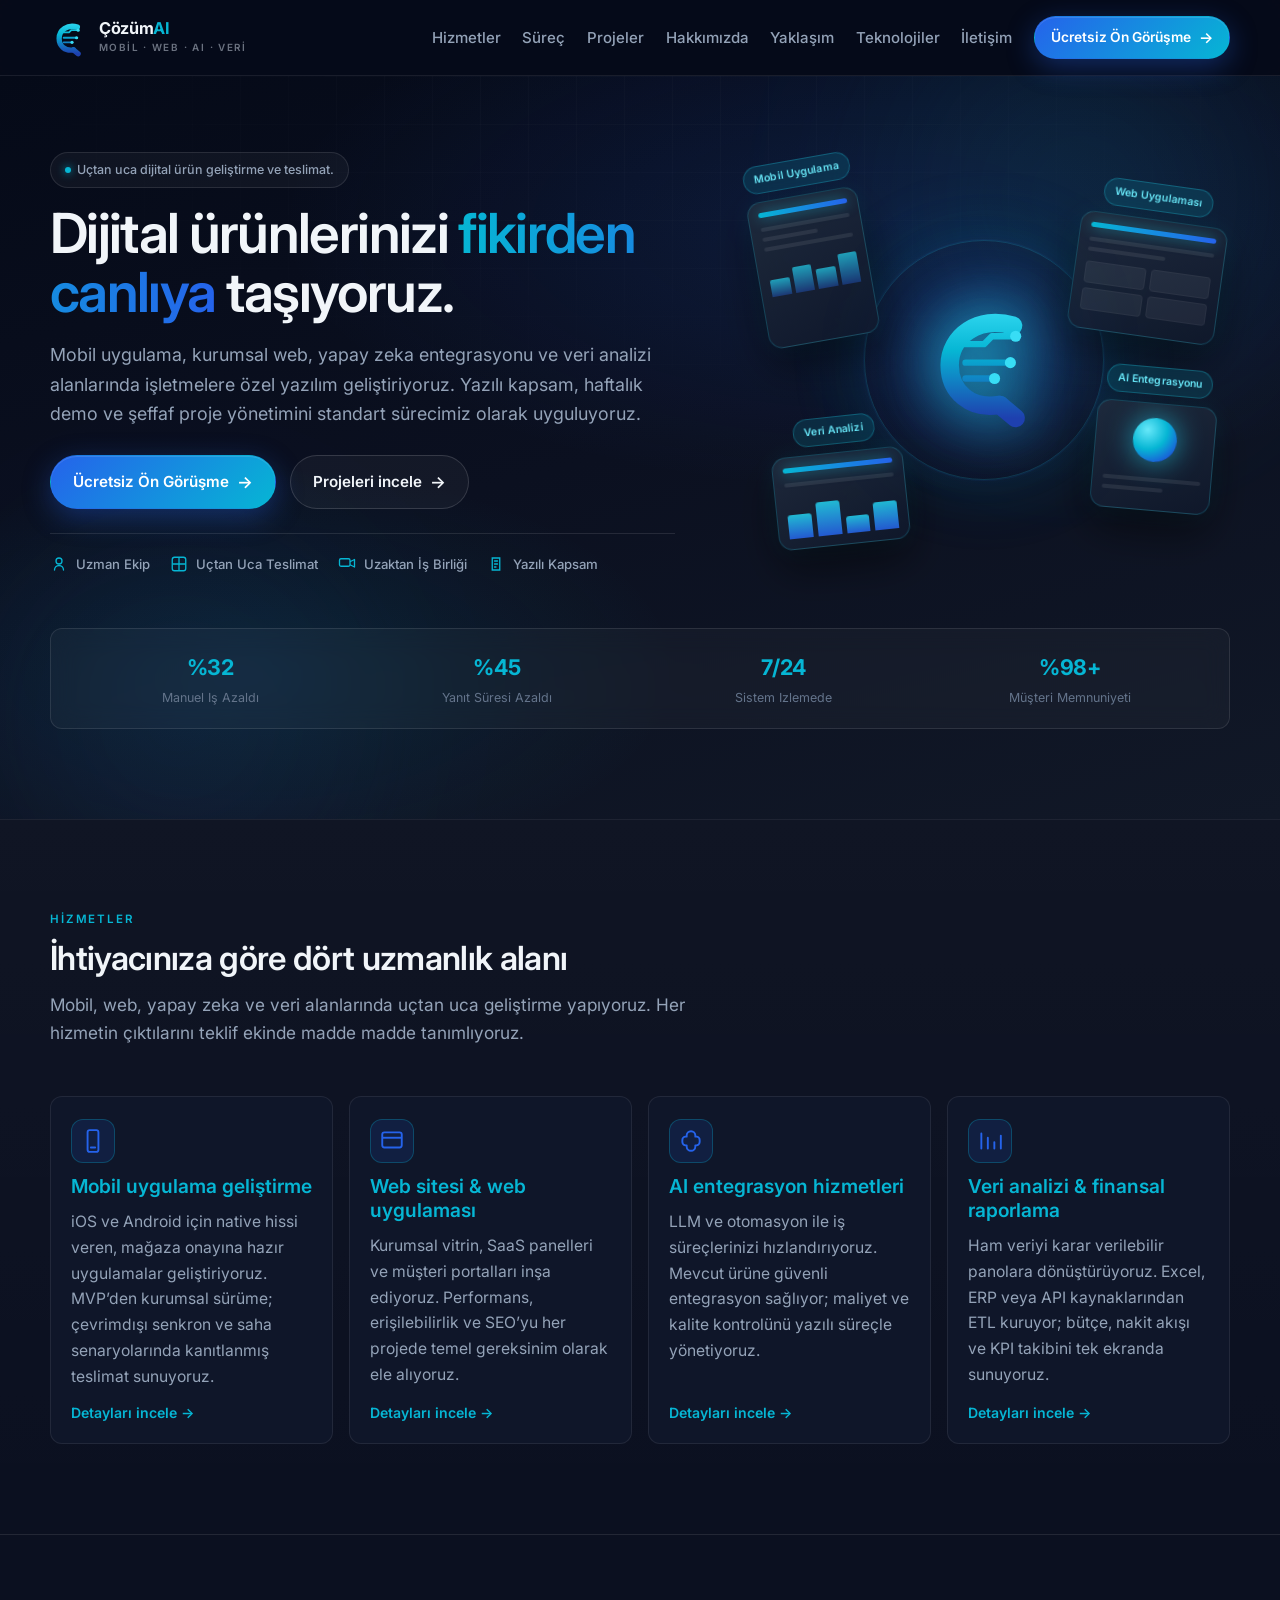
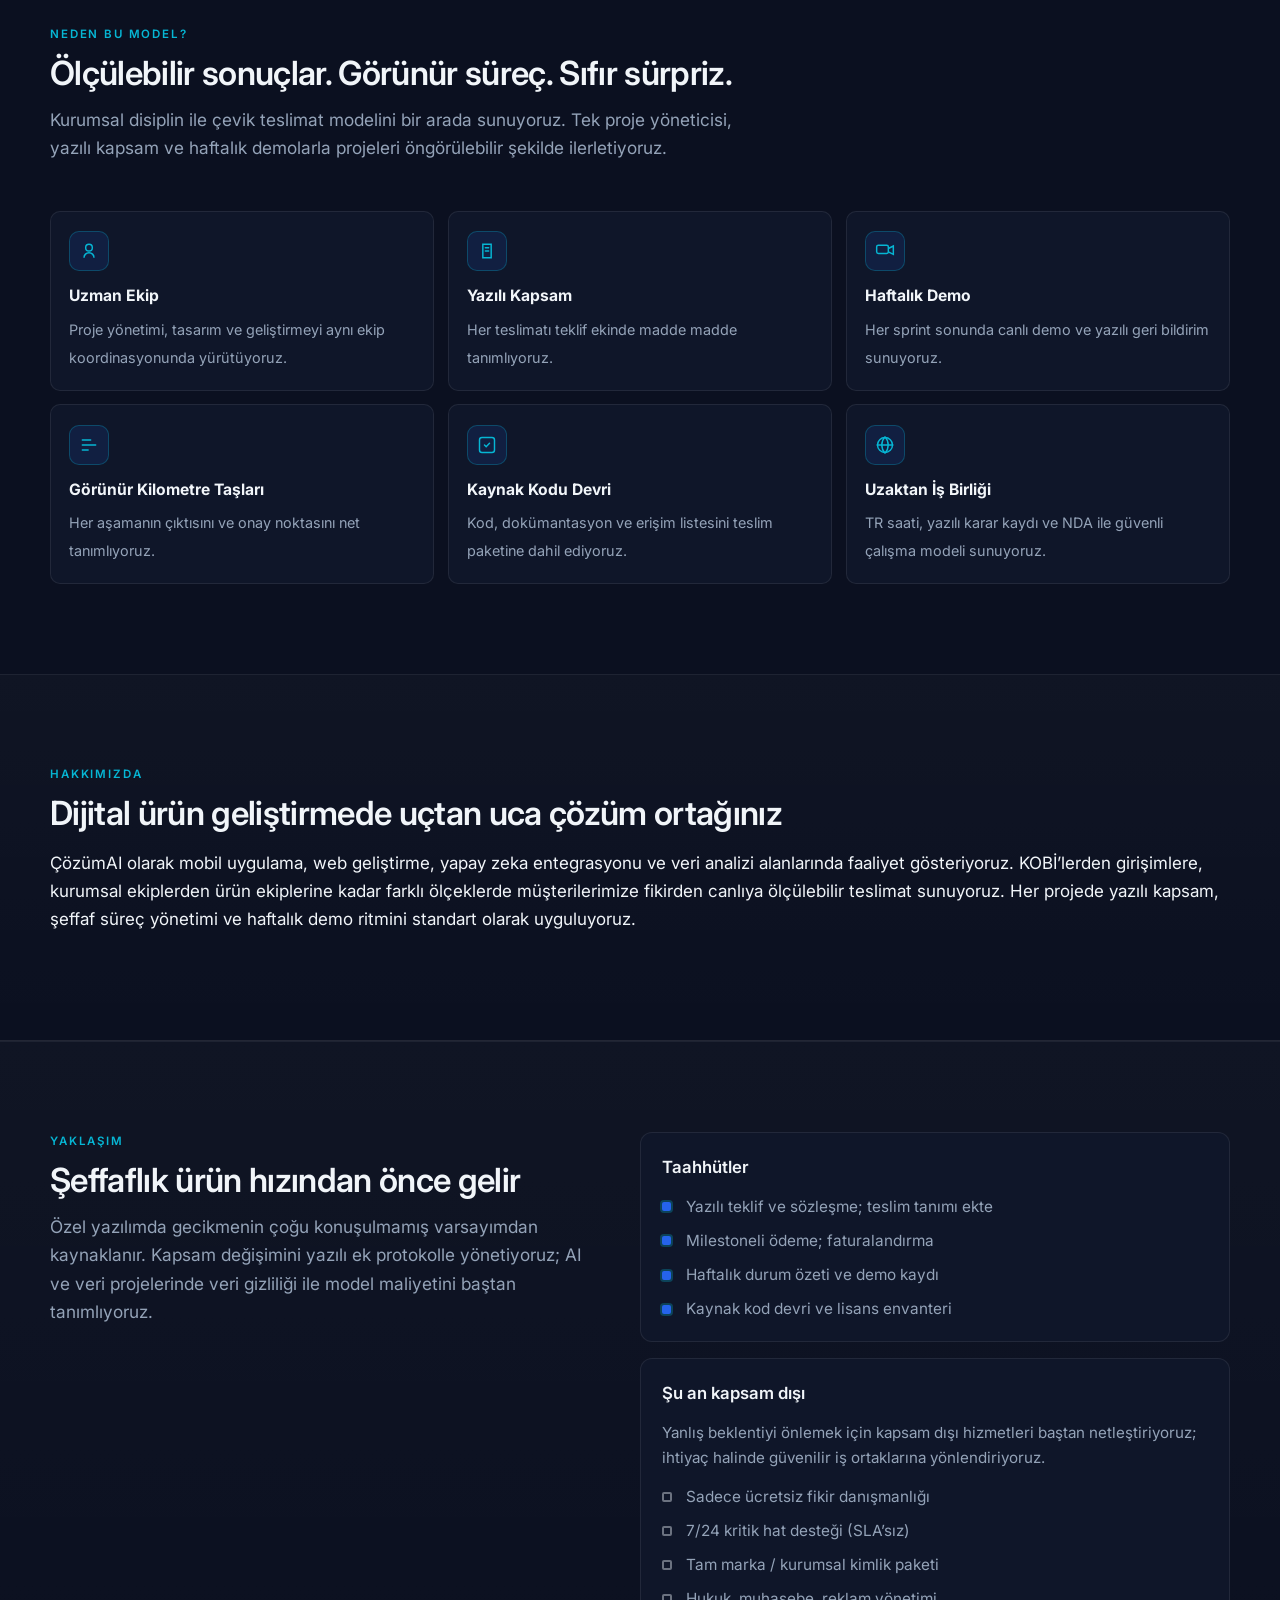
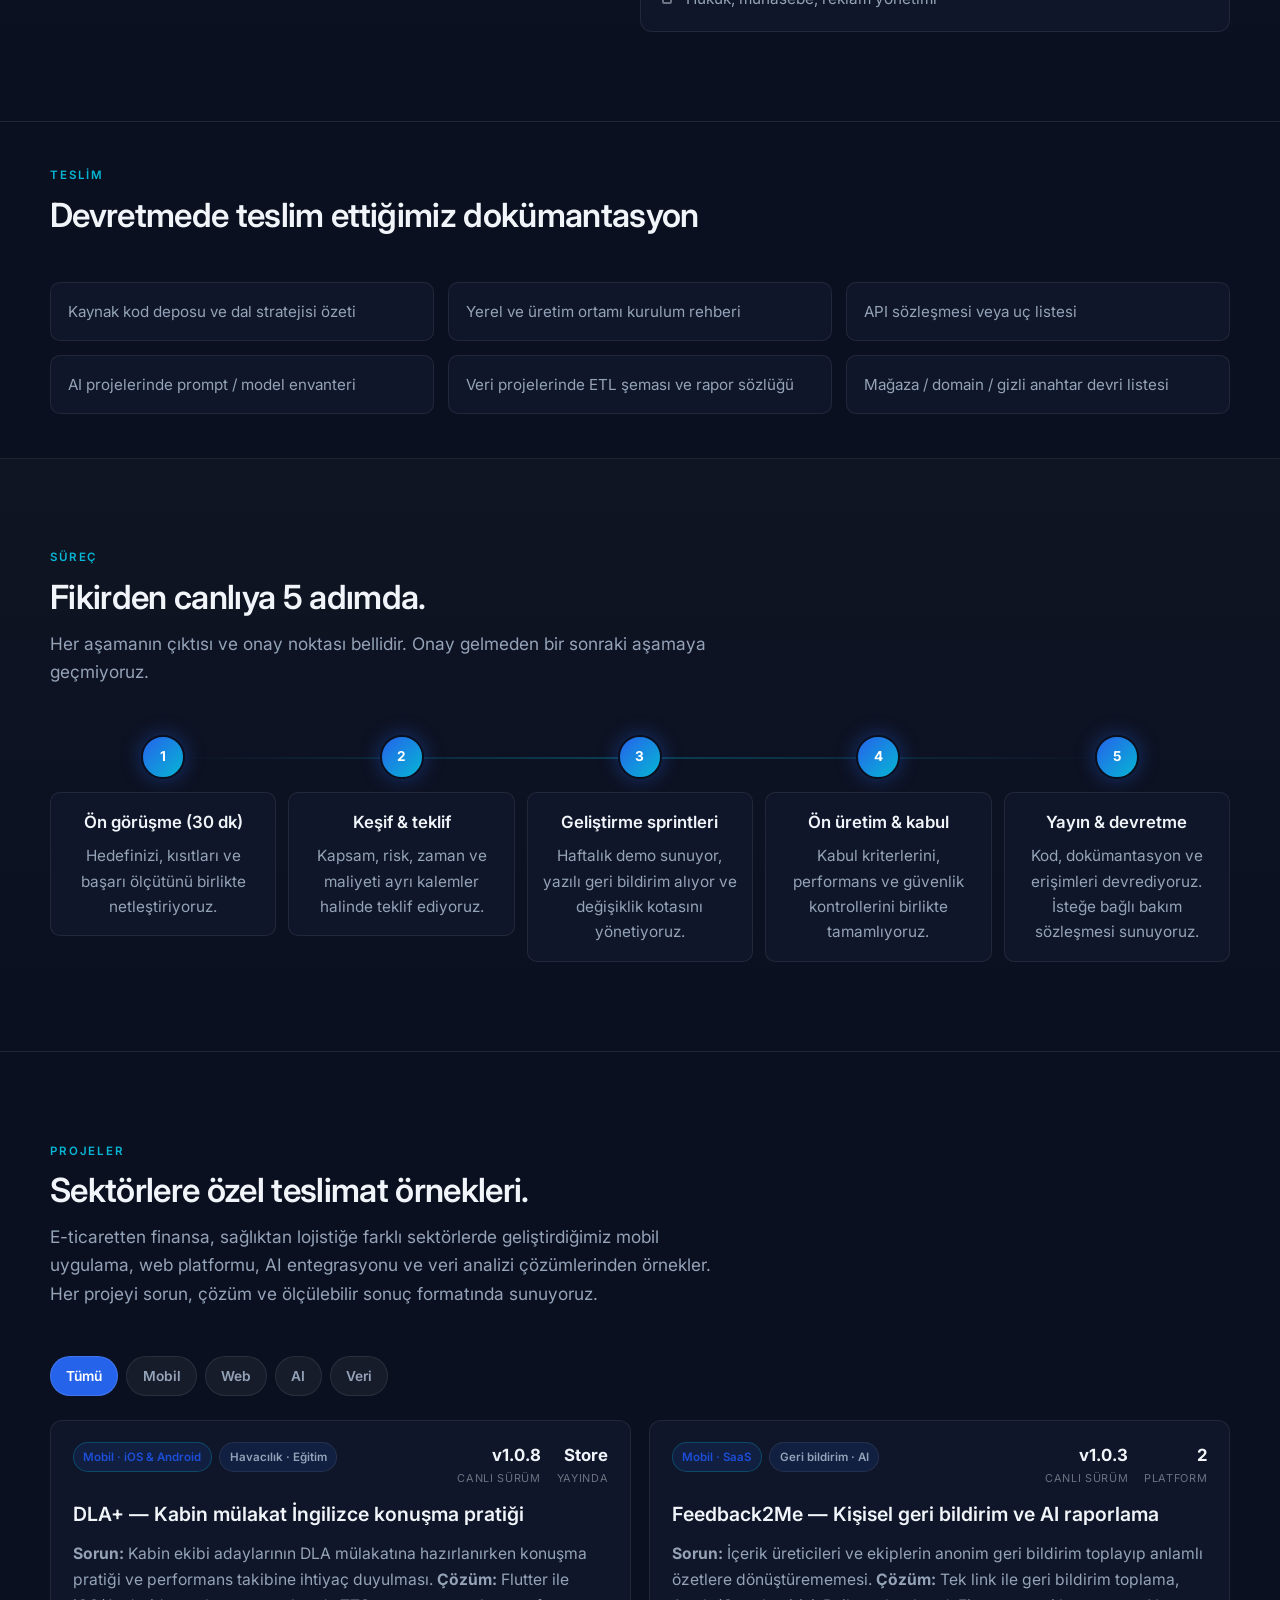
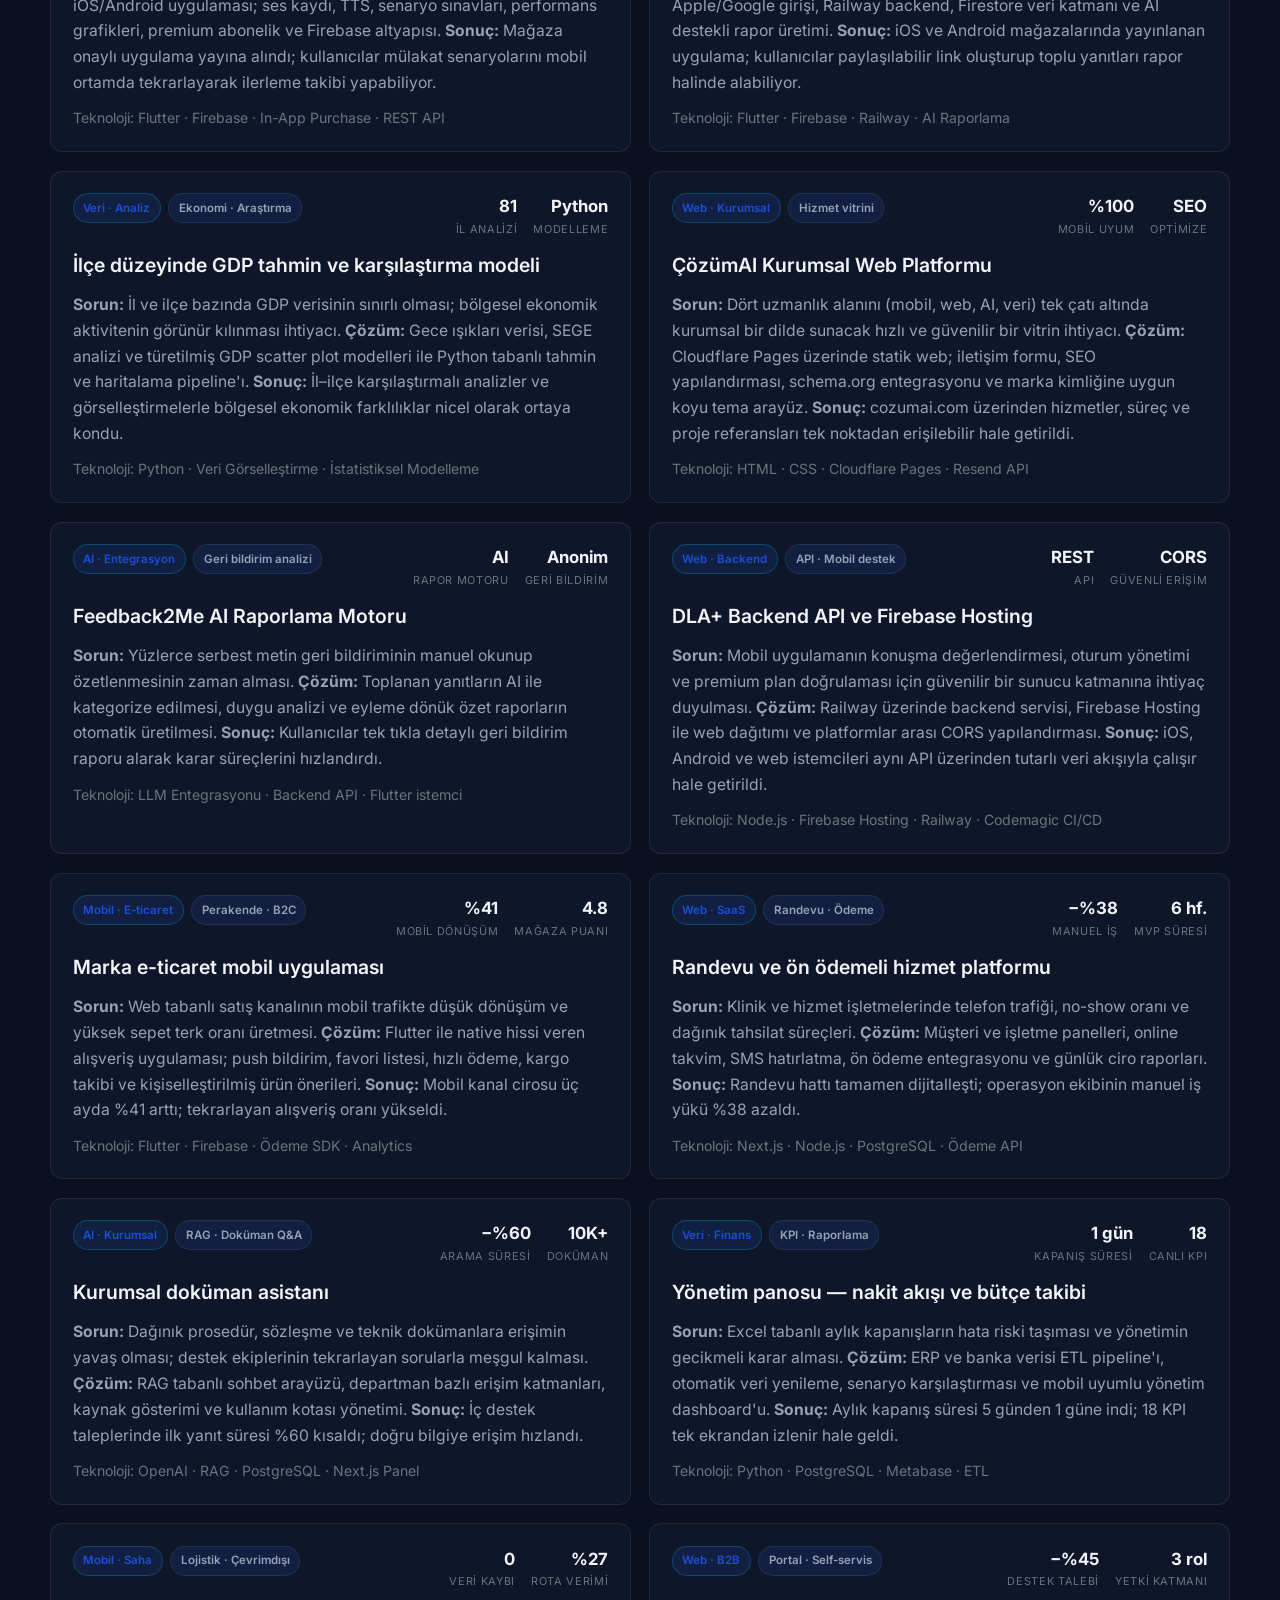
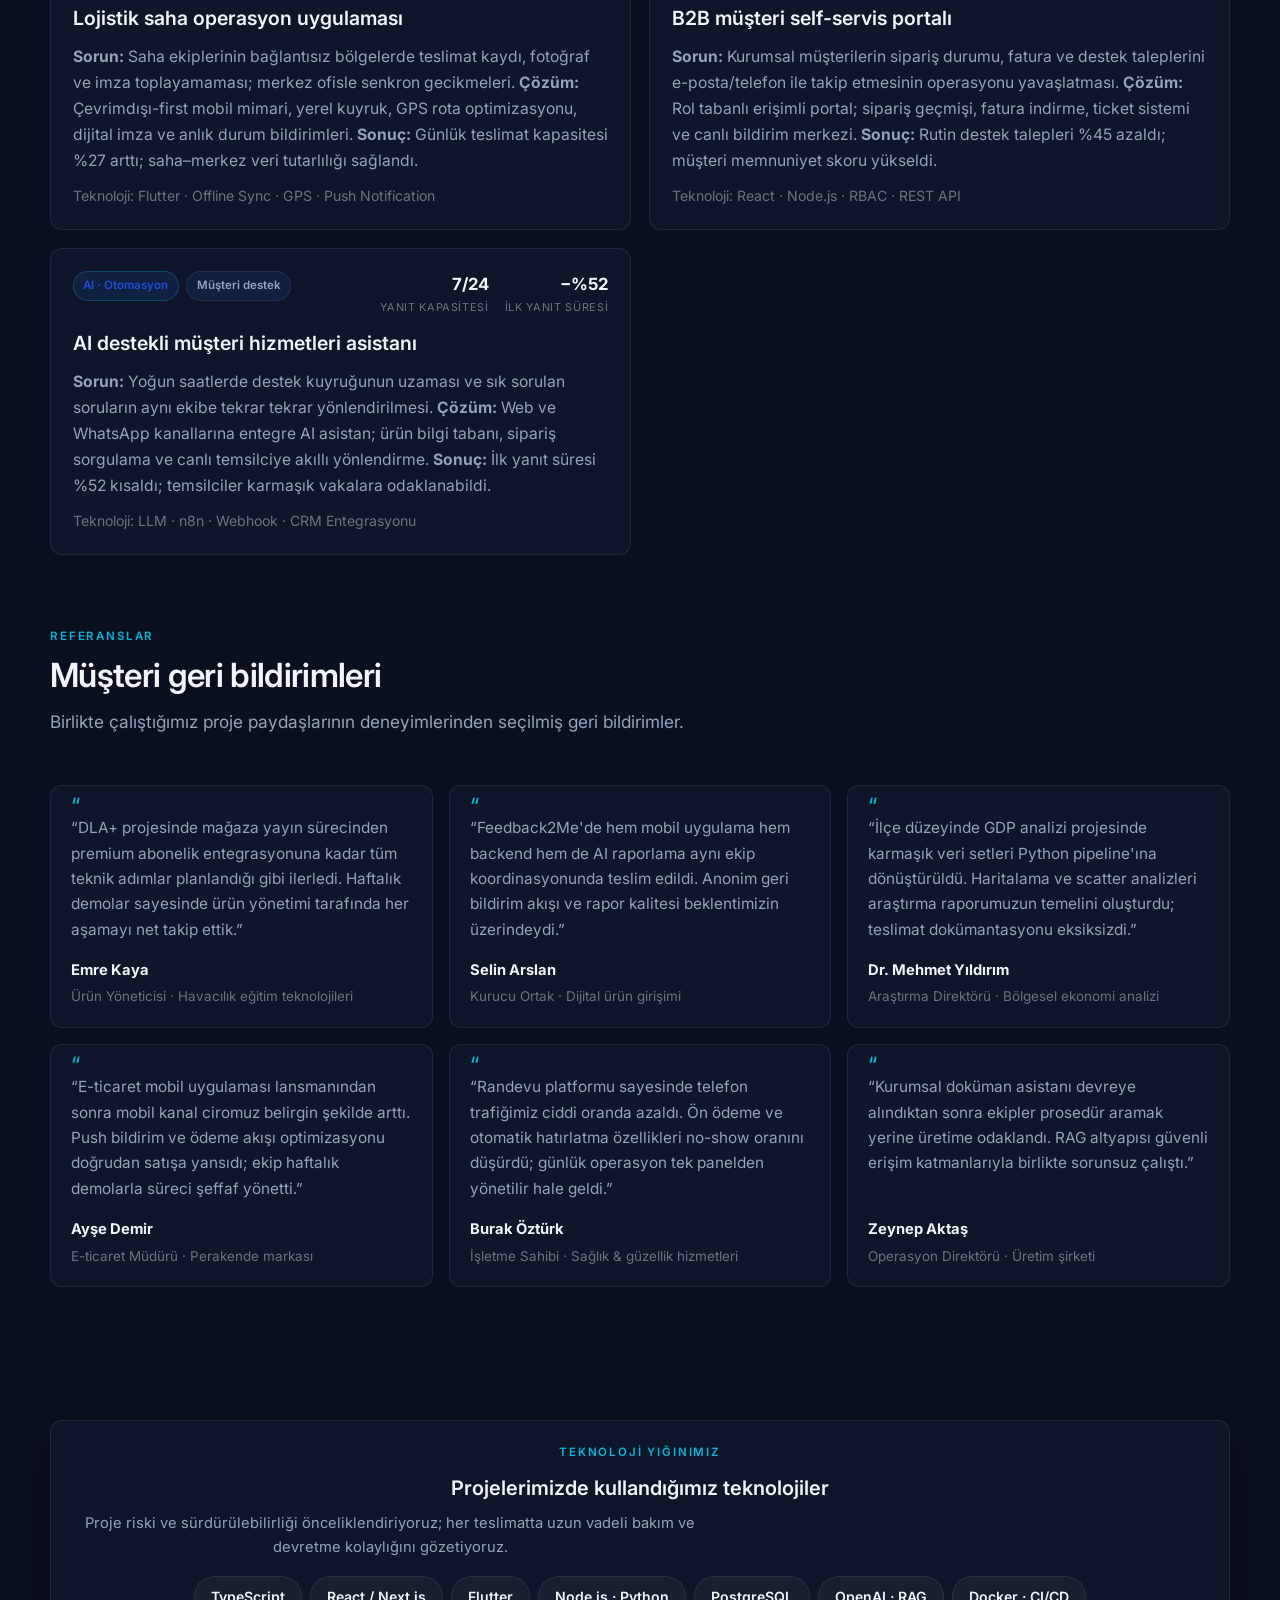
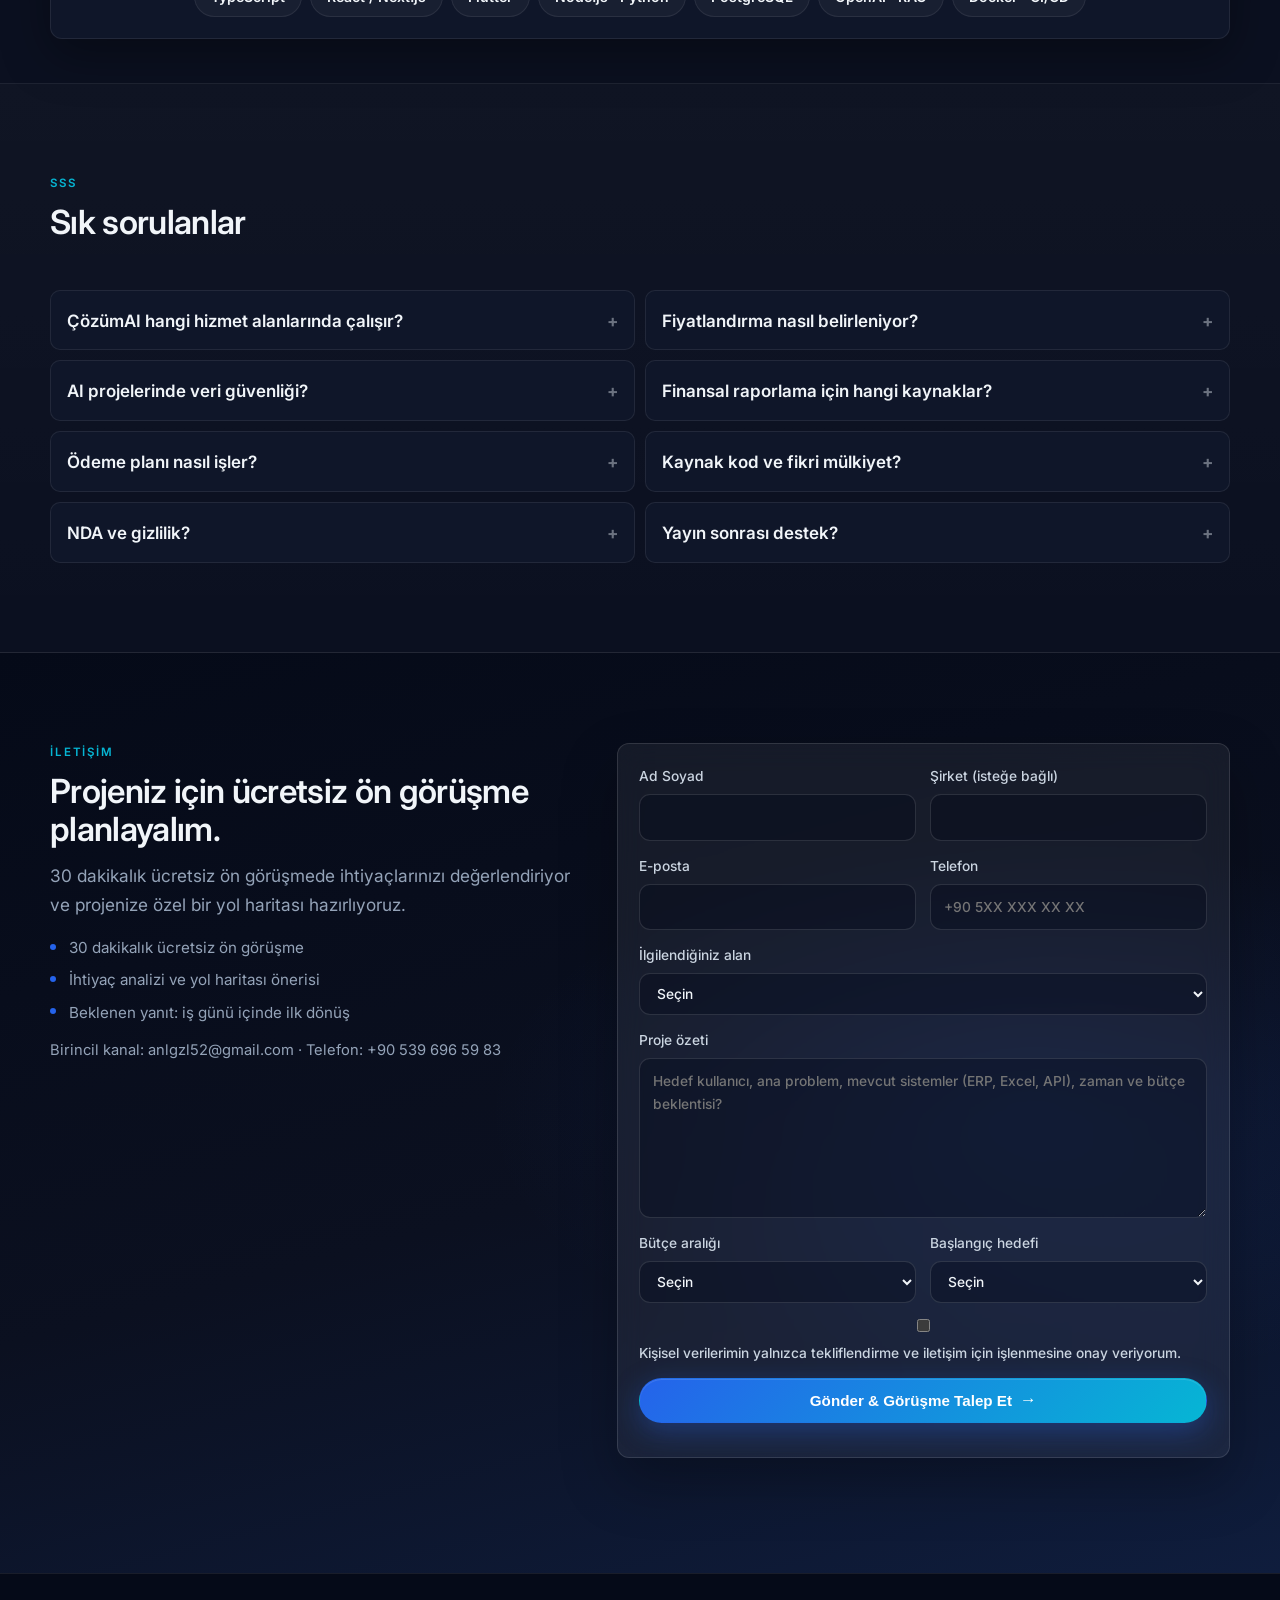
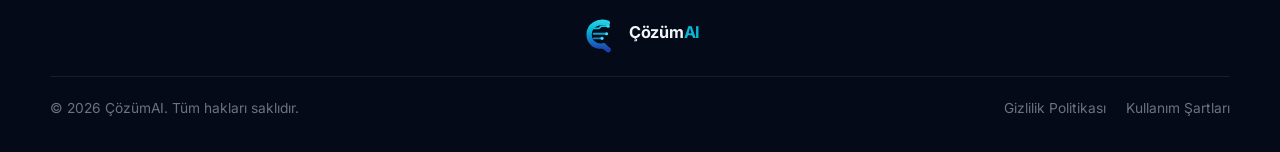
==== commit 9b9f3533: "Google Ads izleme etiketini (AW-11032401520) site head bölümüne ekle. Reklam dönüşüm takibi ve Searc" ====
--- a/index.html
+++ b/index.html
@@ -1,6 +1,16 @@
 <!DOCTYPE html>
 <html lang="tr">
   <head>
+    <!-- Google tag (gtag.js) — Google Ads AW-11032401520 -->
+    <script async src="https://www.googletagmanager.com/gtag/js?id=AW-11032401520"></script>
+    <script>
+      window.dataLayer = window.dataLayer || [];
+      function gtag() {
+        dataLayer.push(arguments);
+      }
+      gtag("js", new Date());
+      gtag("config", "AW-11032401520");
+    </script>
     <meta charset="utf-8" />
     <meta name="viewport" content="width=device-width, initial-scale=1" />
     <meta name="theme-color" content="#0B1020" />
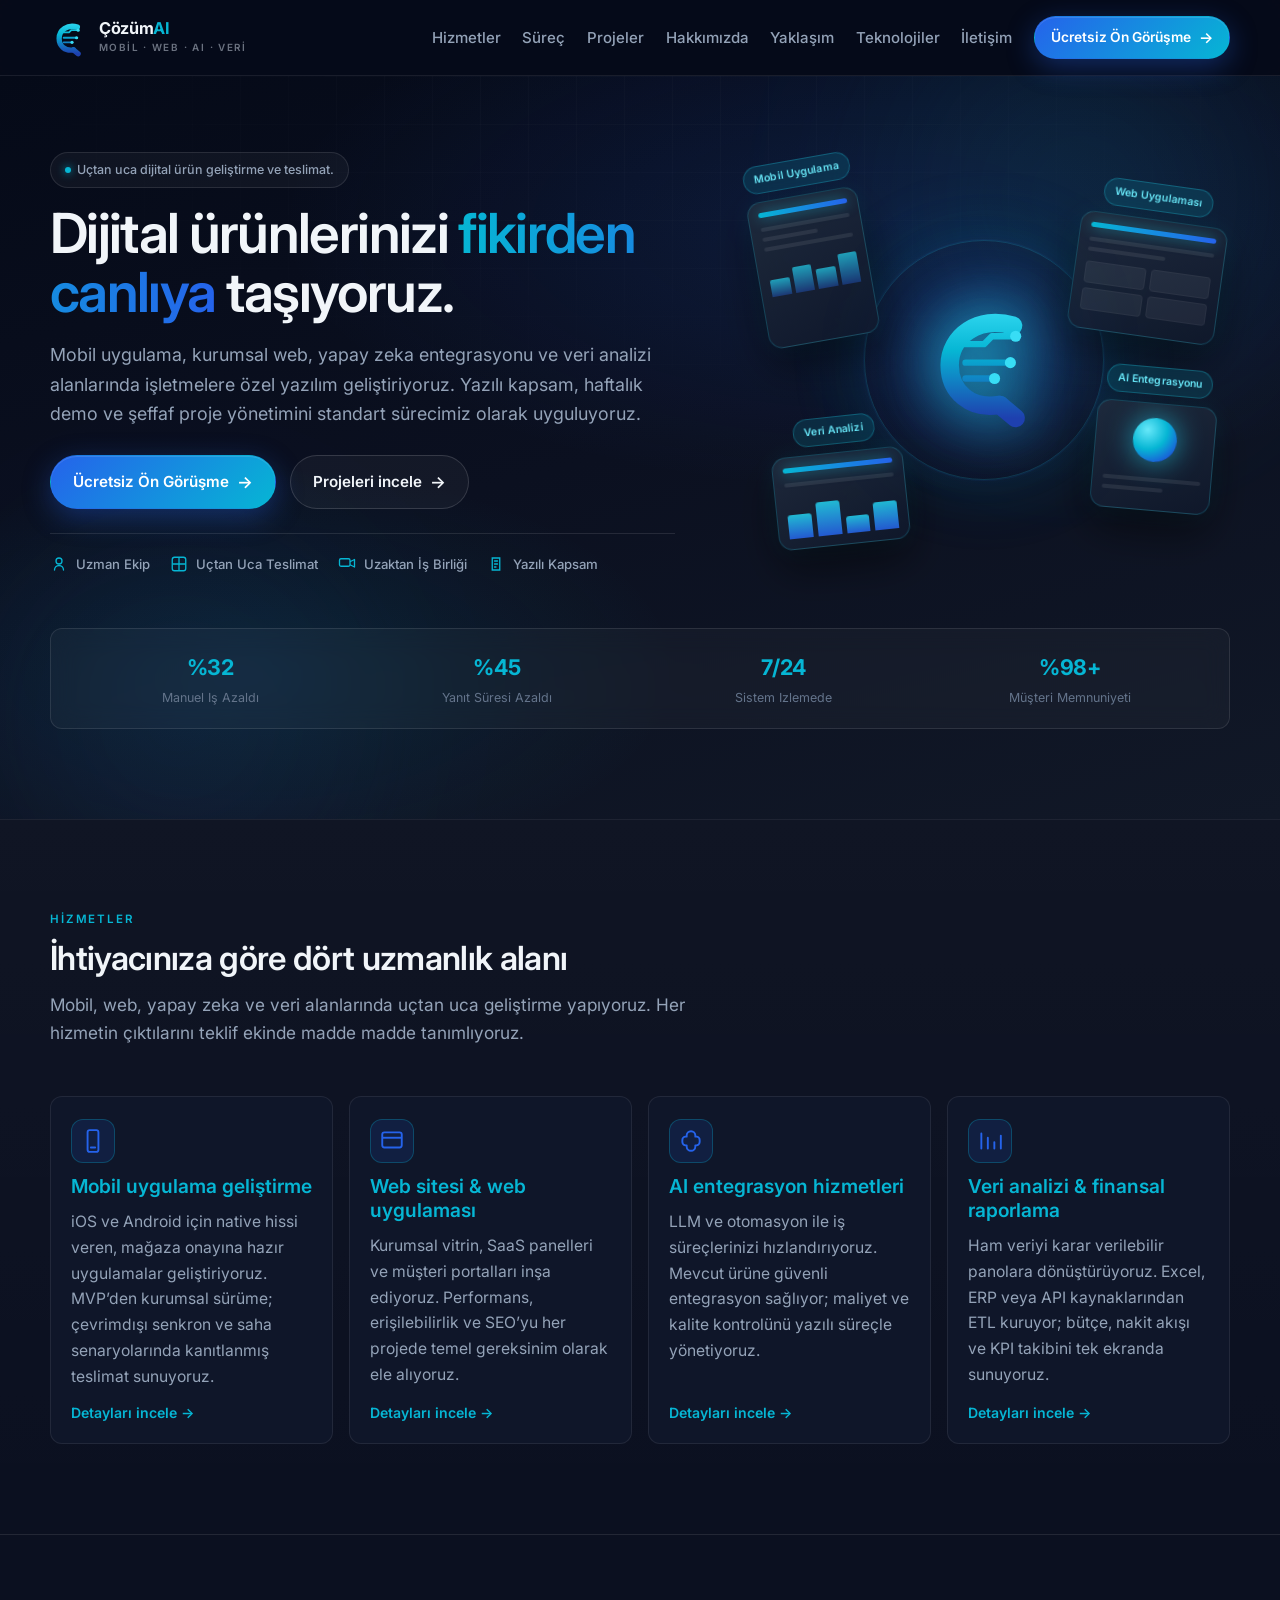
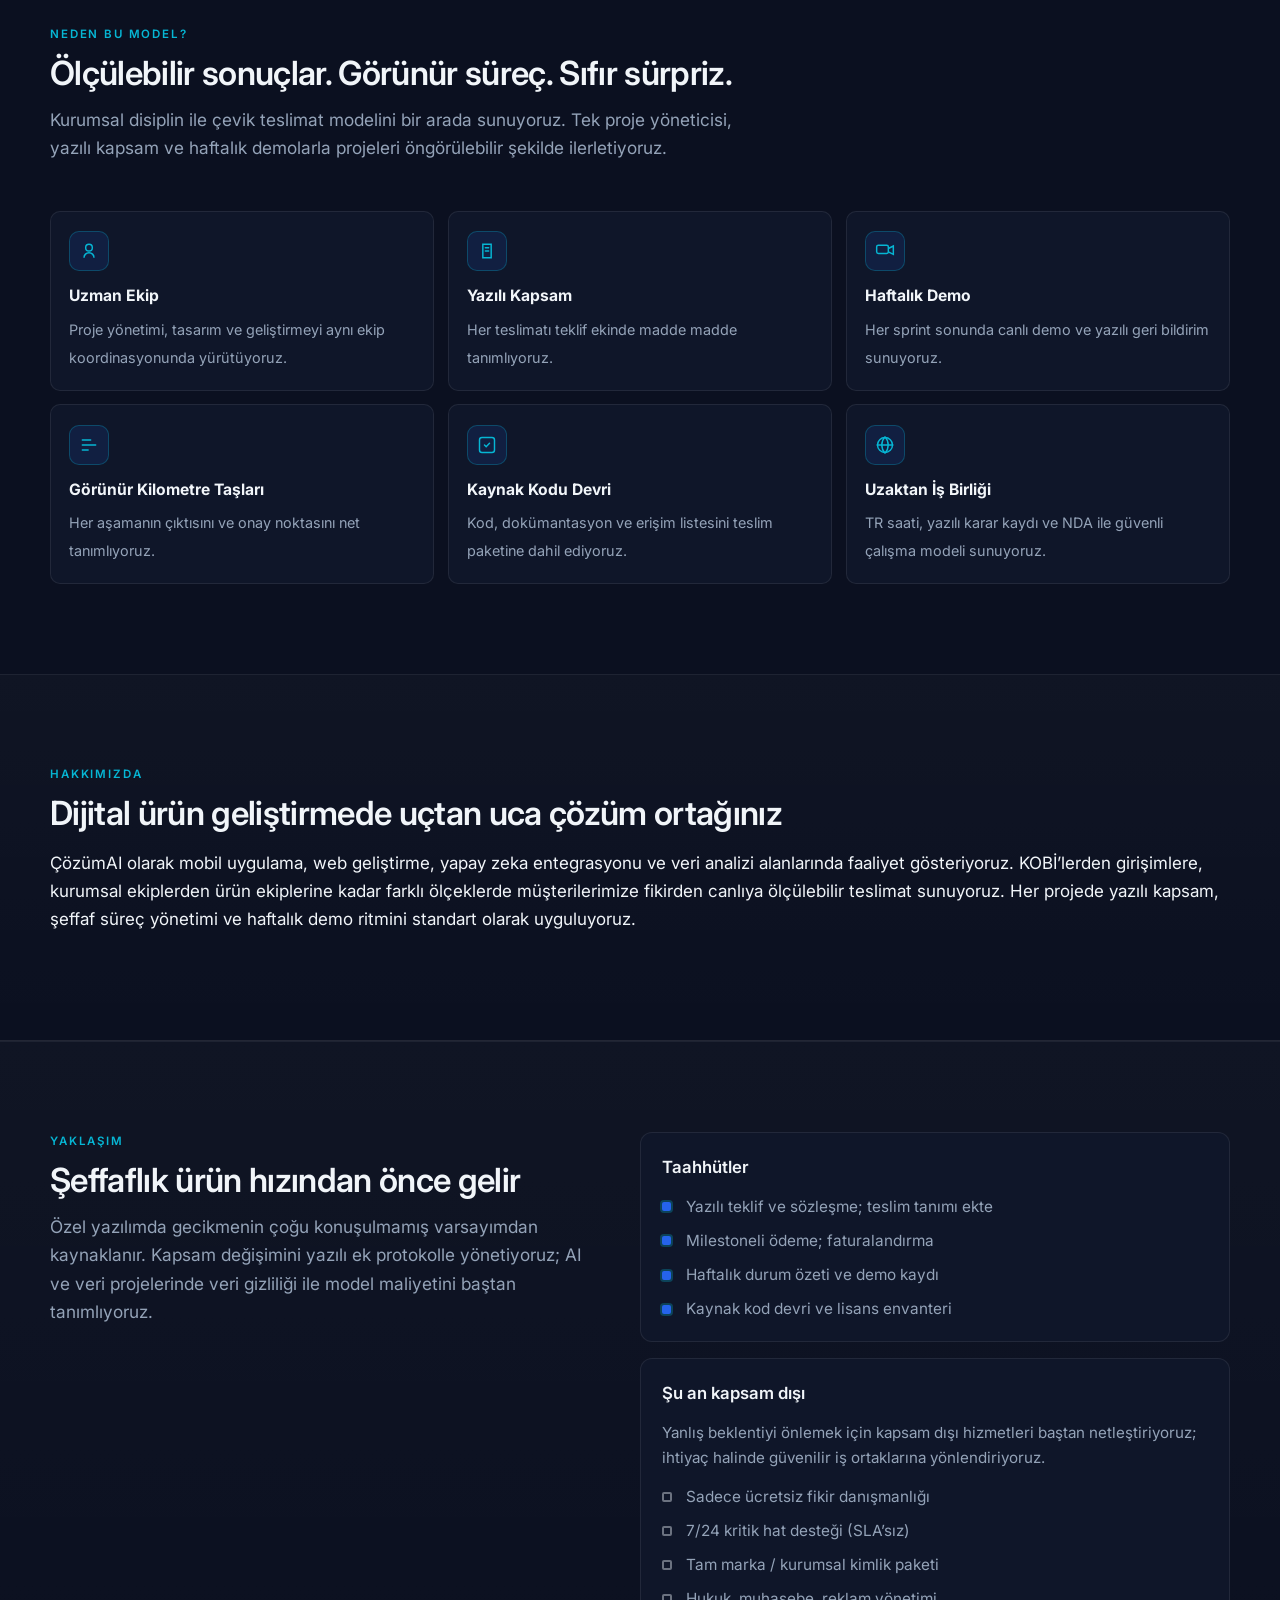
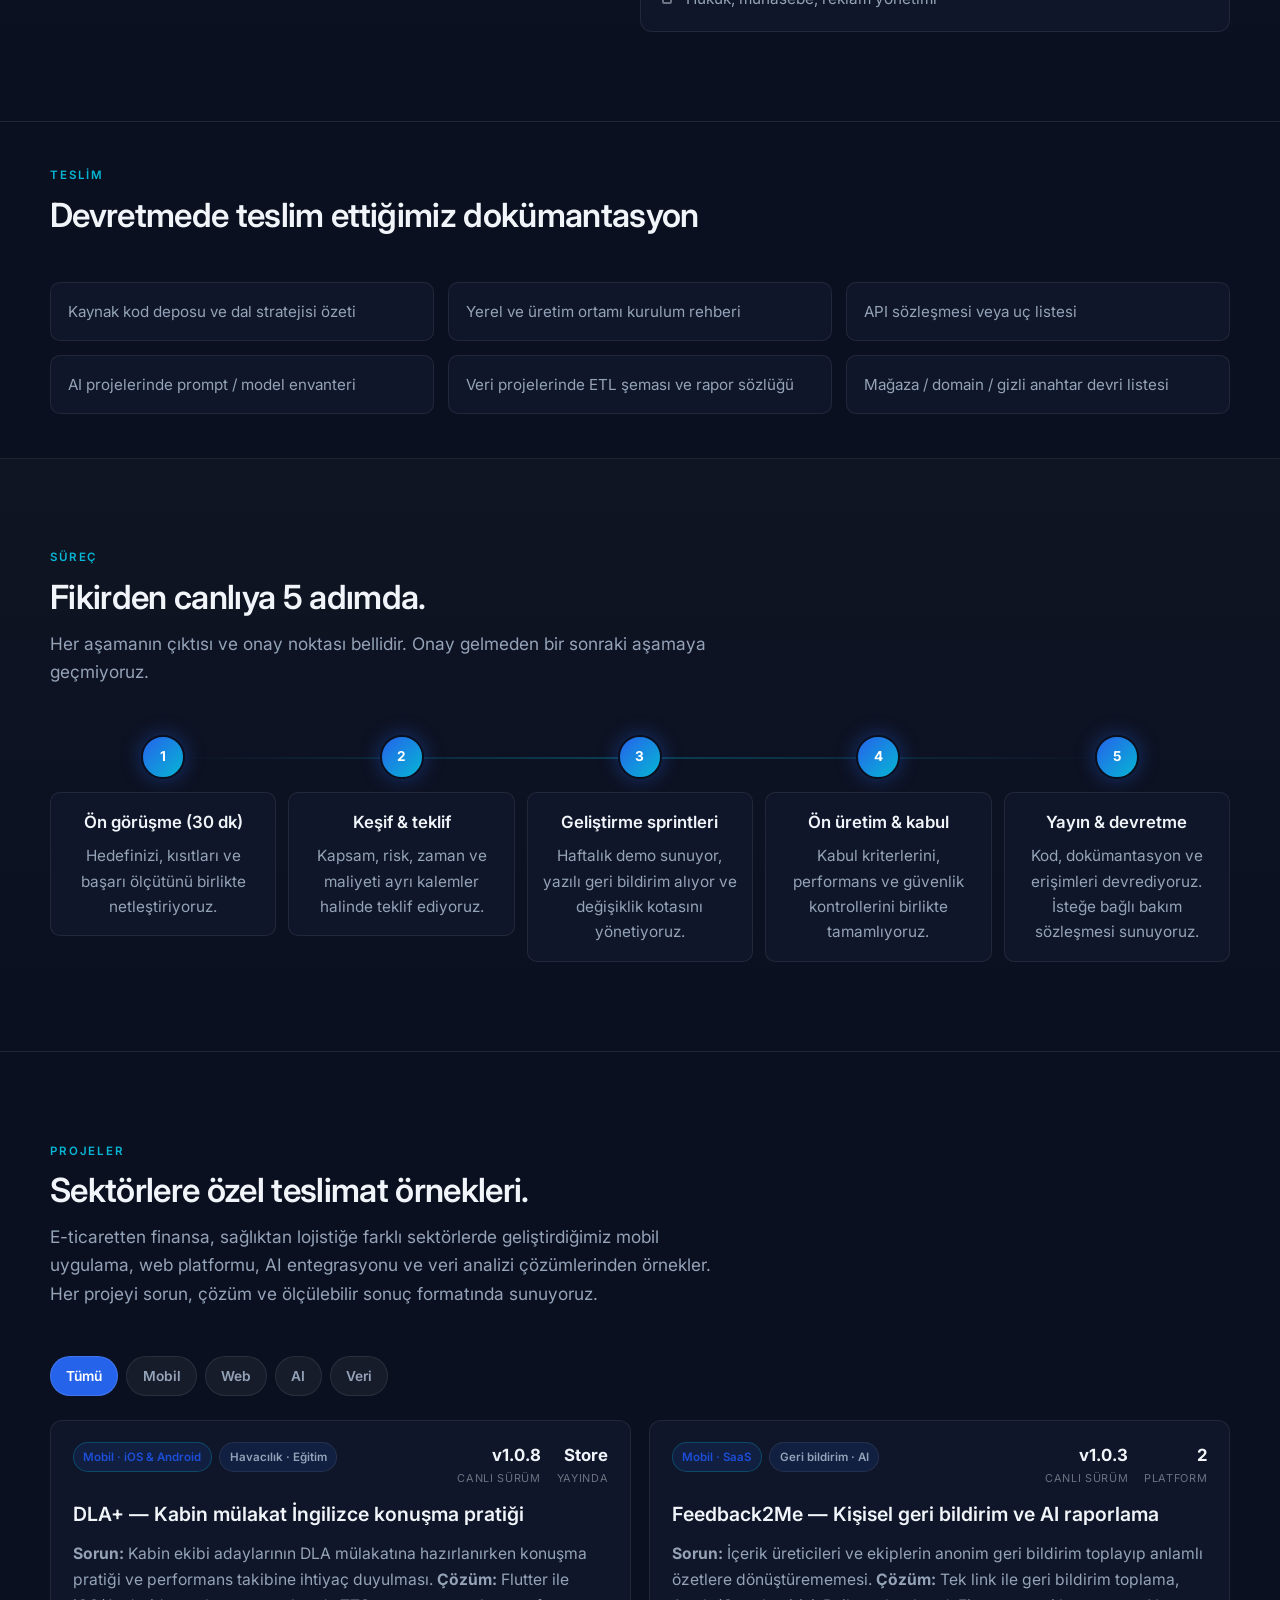
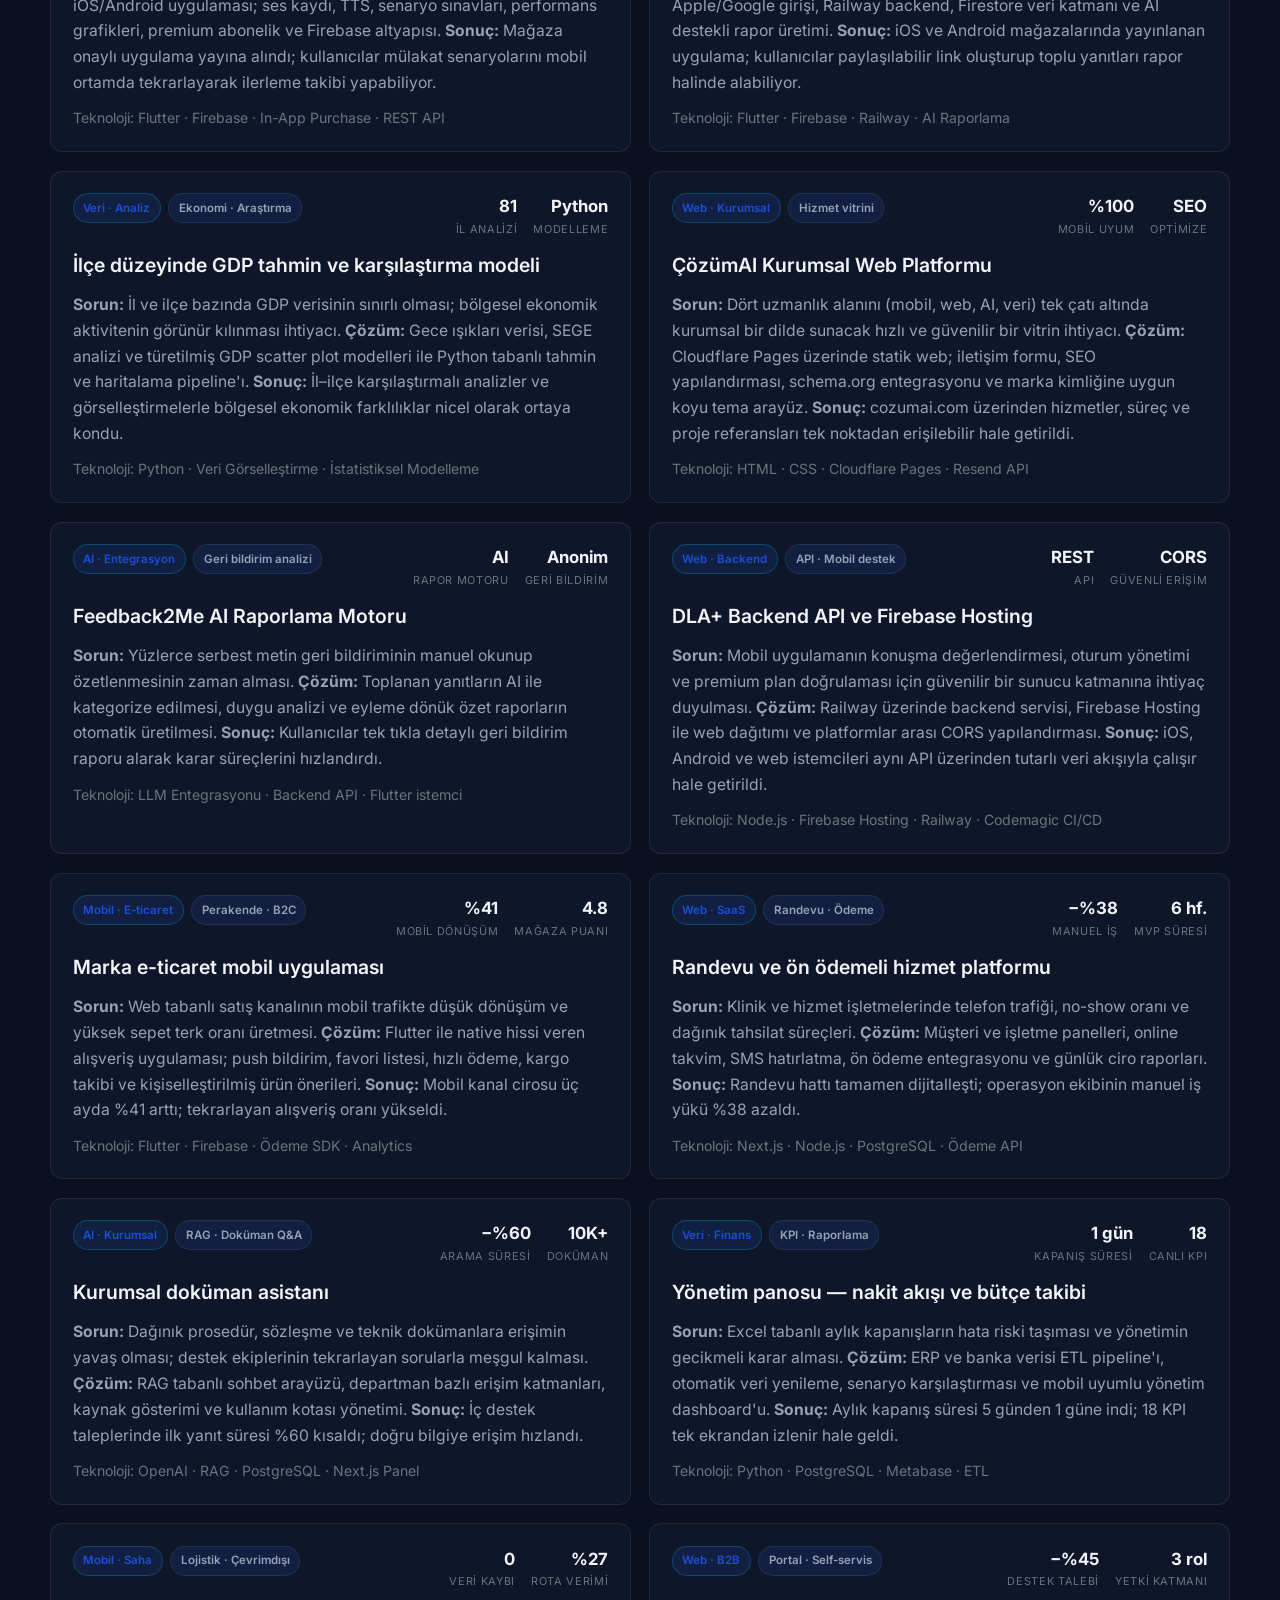
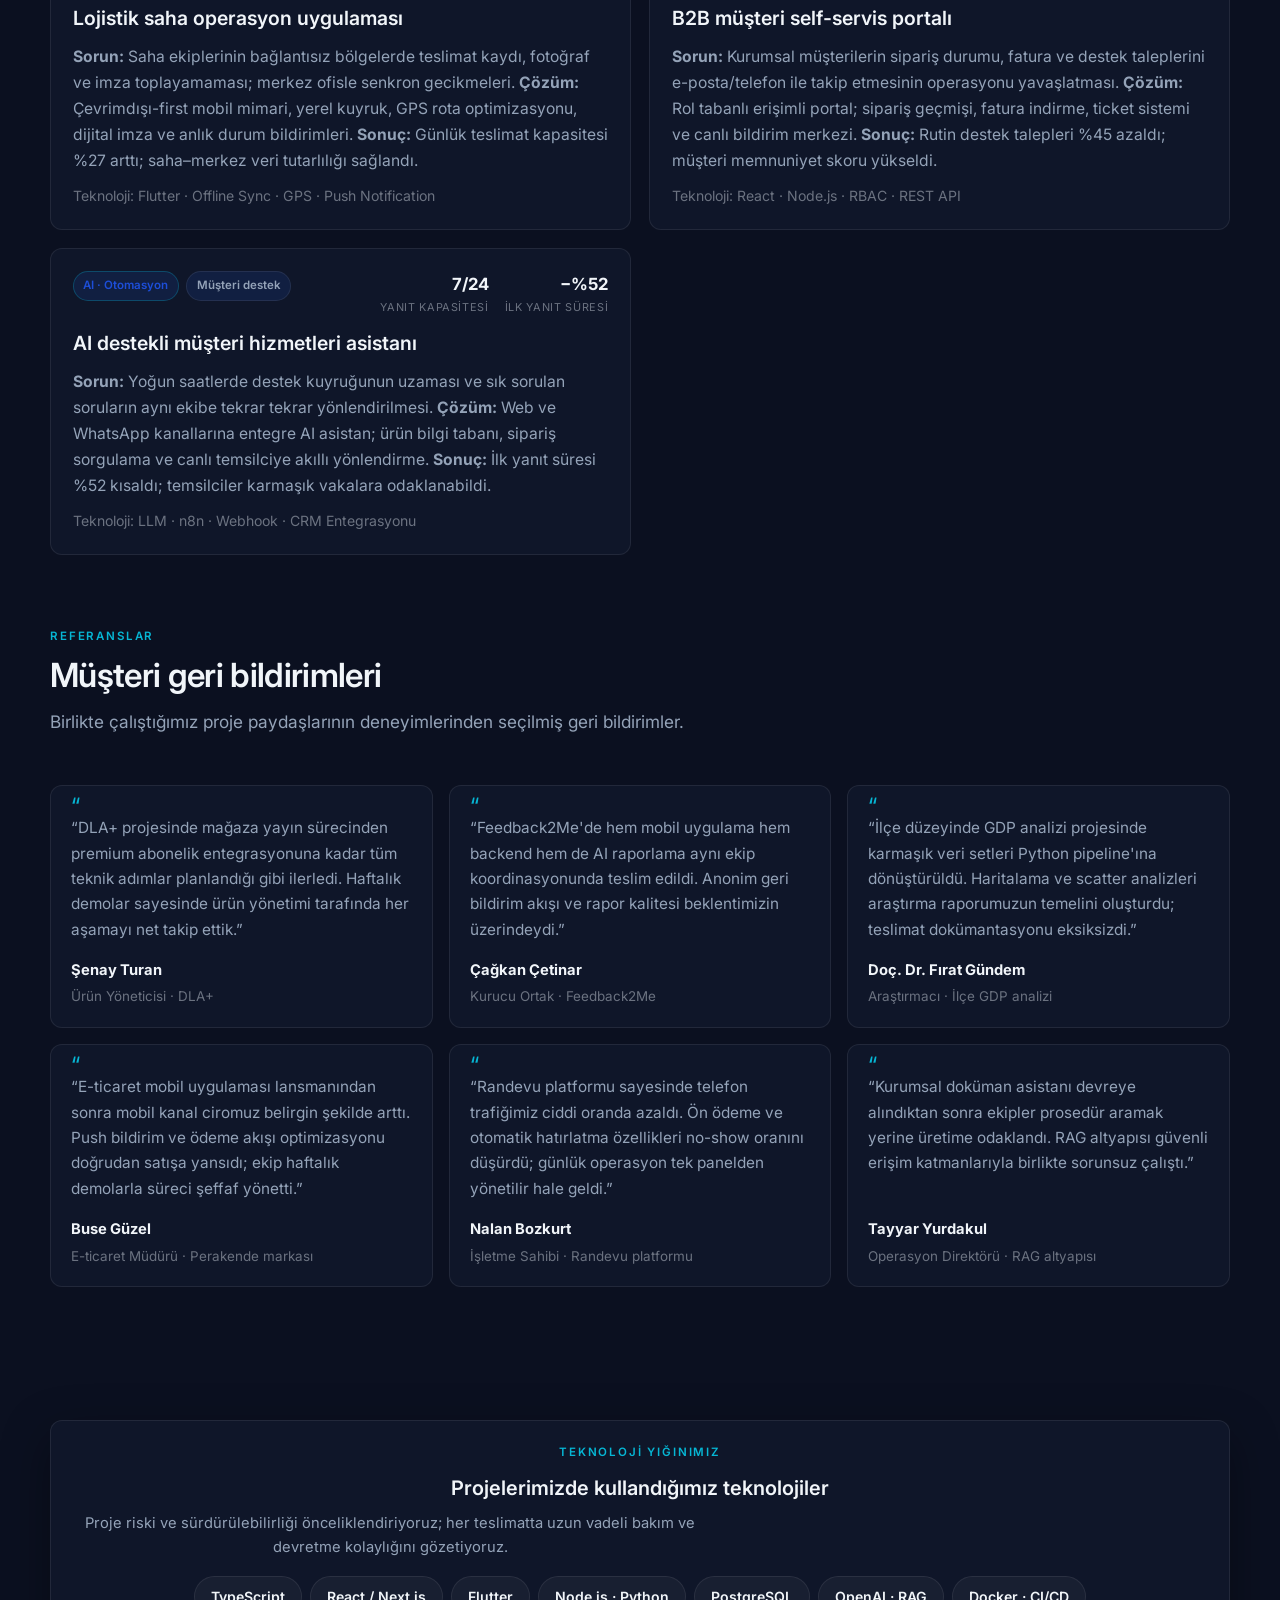
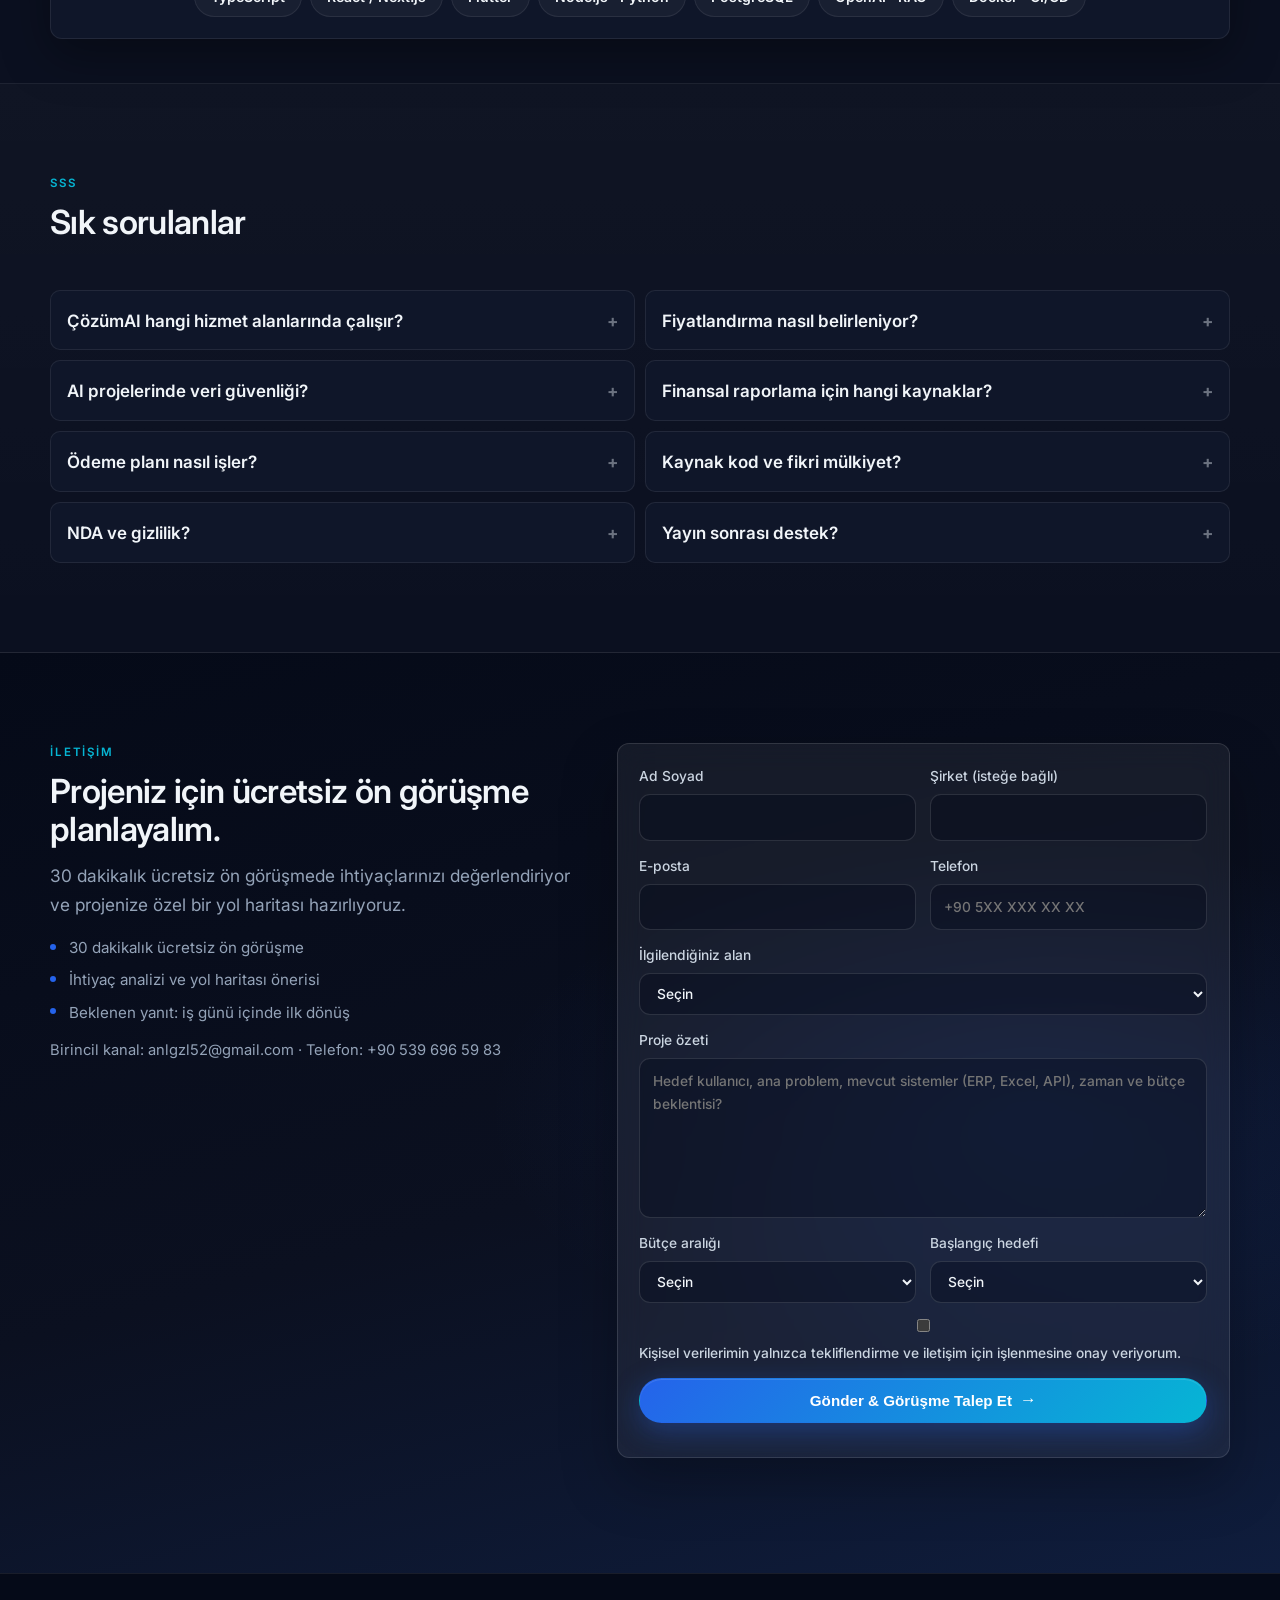
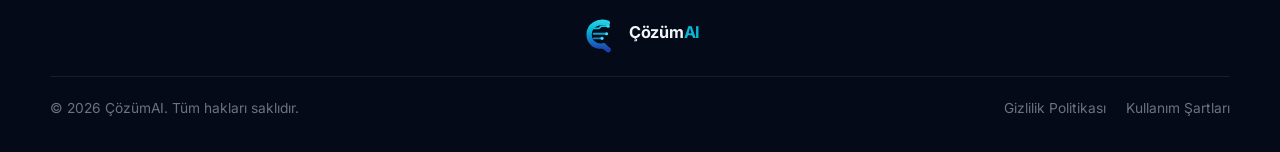
==== commit 73eaf728: "Referans bölümündeki müşteri isimlerini gerçek proje paydaşlarıyla güncelle. DLA+, Feedback2Me, GDP " ====
--- a/index.html
+++ b/index.html
@@ -1,15 +1,15 @@
 <!DOCTYPE html>
 <html lang="tr">
   <head>
-    <!-- Google tag (gtag.js) — Google Ads AW-11032401520 -->
-    <script async src="https://www.googletagmanager.com/gtag/js?id=AW-11032401520"></script>
+    <!-- Google tag (gtag.js) — Google Ads AW-18032495629 -->
+    <script async src="https://www.googletagmanager.com/gtag/js?id=AW-18032495629"></script>
     <script>
       window.dataLayer = window.dataLayer || [];
       function gtag() {
         dataLayer.push(arguments);
       }
       gtag("js", new Date());
-      gtag("config", "AW-11032401520");
+      gtag("config", "AW-18032495629");
     </script>
     <meta charset="utf-8" />
     <meta name="viewport" content="width=device-width, initial-scale=1" />
@@ -890,8 +890,8 @@
                   ettik.”
                 </blockquote>
                 <figcaption>
-                  <strong>Emre Kaya</strong>
-                  <span>Ürün Yöneticisi · Havacılık eğitim teknolojileri</span>
+                  <strong>Şenay Turan</strong>
+                  <span>Ürün Yöneticisi · DLA+</span>
                 </figcaption>
               </figure>
               <figure class="testimonial">
@@ -900,8 +900,8 @@
                   edildi. Anonim geri bildirim akışı ve rapor kalitesi beklentimizin üzerindeydi.”
                 </blockquote>
                 <figcaption>
-                  <strong>Selin Arslan</strong>
-                  <span>Kurucu Ortak · Dijital ürün girişimi</span>
+                  <strong>Çağkan Çetinar</strong>
+                  <span>Kurucu Ortak · Feedback2Me</span>
                 </figcaption>
               </figure>
               <figure class="testimonial">
@@ -911,8 +911,8 @@
                   eksiksizdi.”
                 </blockquote>
                 <figcaption>
-                  <strong>Dr. Mehmet Yıldırım</strong>
-                  <span>Araştırma Direktörü · Bölgesel ekonomi analizi</span>
+                  <strong>Doç. Dr. Fırat Gündem</strong>
+                  <span>Araştırmacı · İlçe GDP analizi</span>
                 </figcaption>
               </figure>
               <figure class="testimonial">
@@ -922,7 +922,7 @@
                   yönetti.”
                 </blockquote>
                 <figcaption>
-                  <strong>Ayşe Demir</strong>
+                  <strong>Buse Güzel</strong>
                   <span>E-ticaret Müdürü · Perakende markası</span>
                 </figcaption>
               </figure>
@@ -932,8 +932,8 @@
                   özellikleri no-show oranını düşürdü; günlük operasyon tek panelden yönetilir hale geldi.”
                 </blockquote>
                 <figcaption>
-                  <strong>Burak Öztürk</strong>
-                  <span>İşletme Sahibi · Sağlık &amp; güzellik hizmetleri</span>
+                  <strong>Nalan Bozkurt</strong>
+                  <span>İşletme Sahibi · Randevu platformu</span>
                 </figcaption>
               </figure>
               <figure class="testimonial">
@@ -942,8 +942,8 @@
                   RAG altyapısı güvenli erişim katmanlarıyla birlikte sorunsuz çalıştı.”
                 </blockquote>
                 <figcaption>
-                  <strong>Zeynep Aktaş</strong>
-                  <span>Operasyon Direktörü · Üretim şirketi</span>
+                  <strong>Tayyar Yurdakul</strong>
+                  <span>Operasyon Direktörü · RAG altyapısı</span>
                 </figcaption>
               </figure>
             </div>
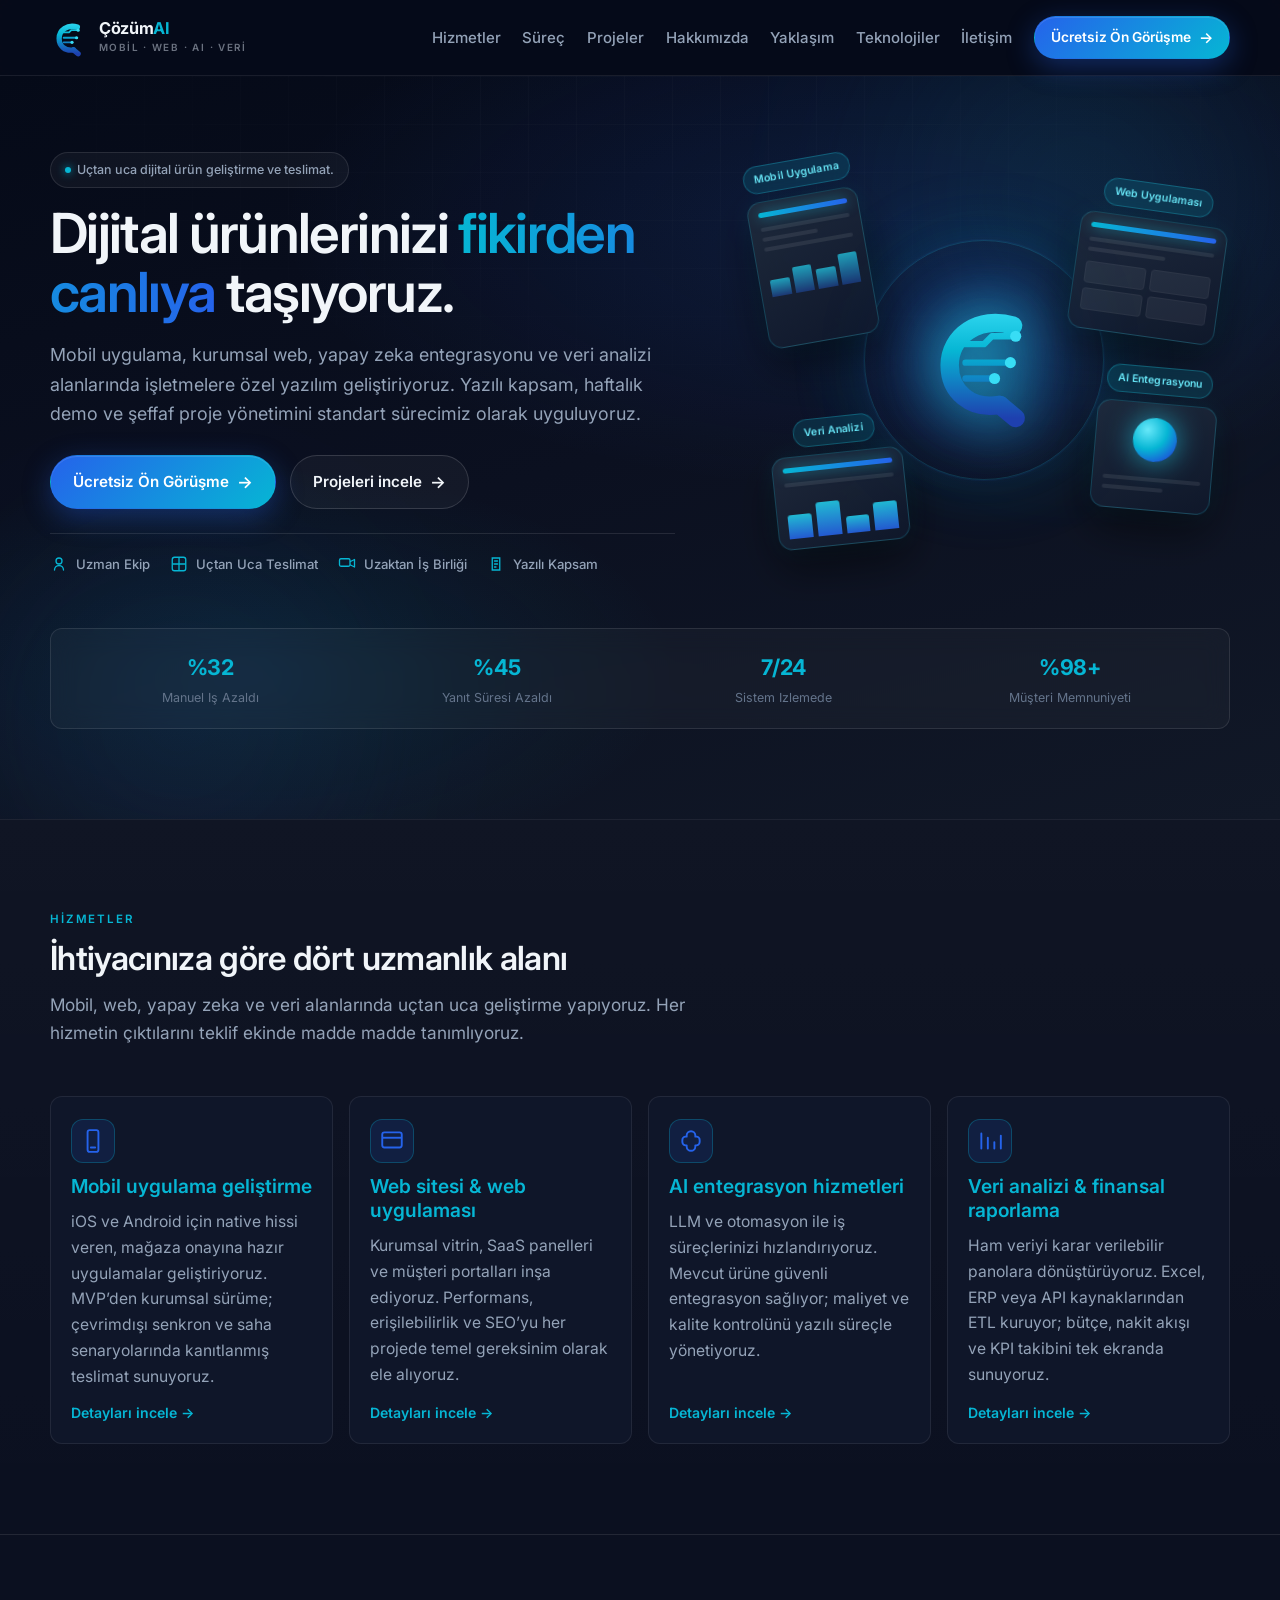
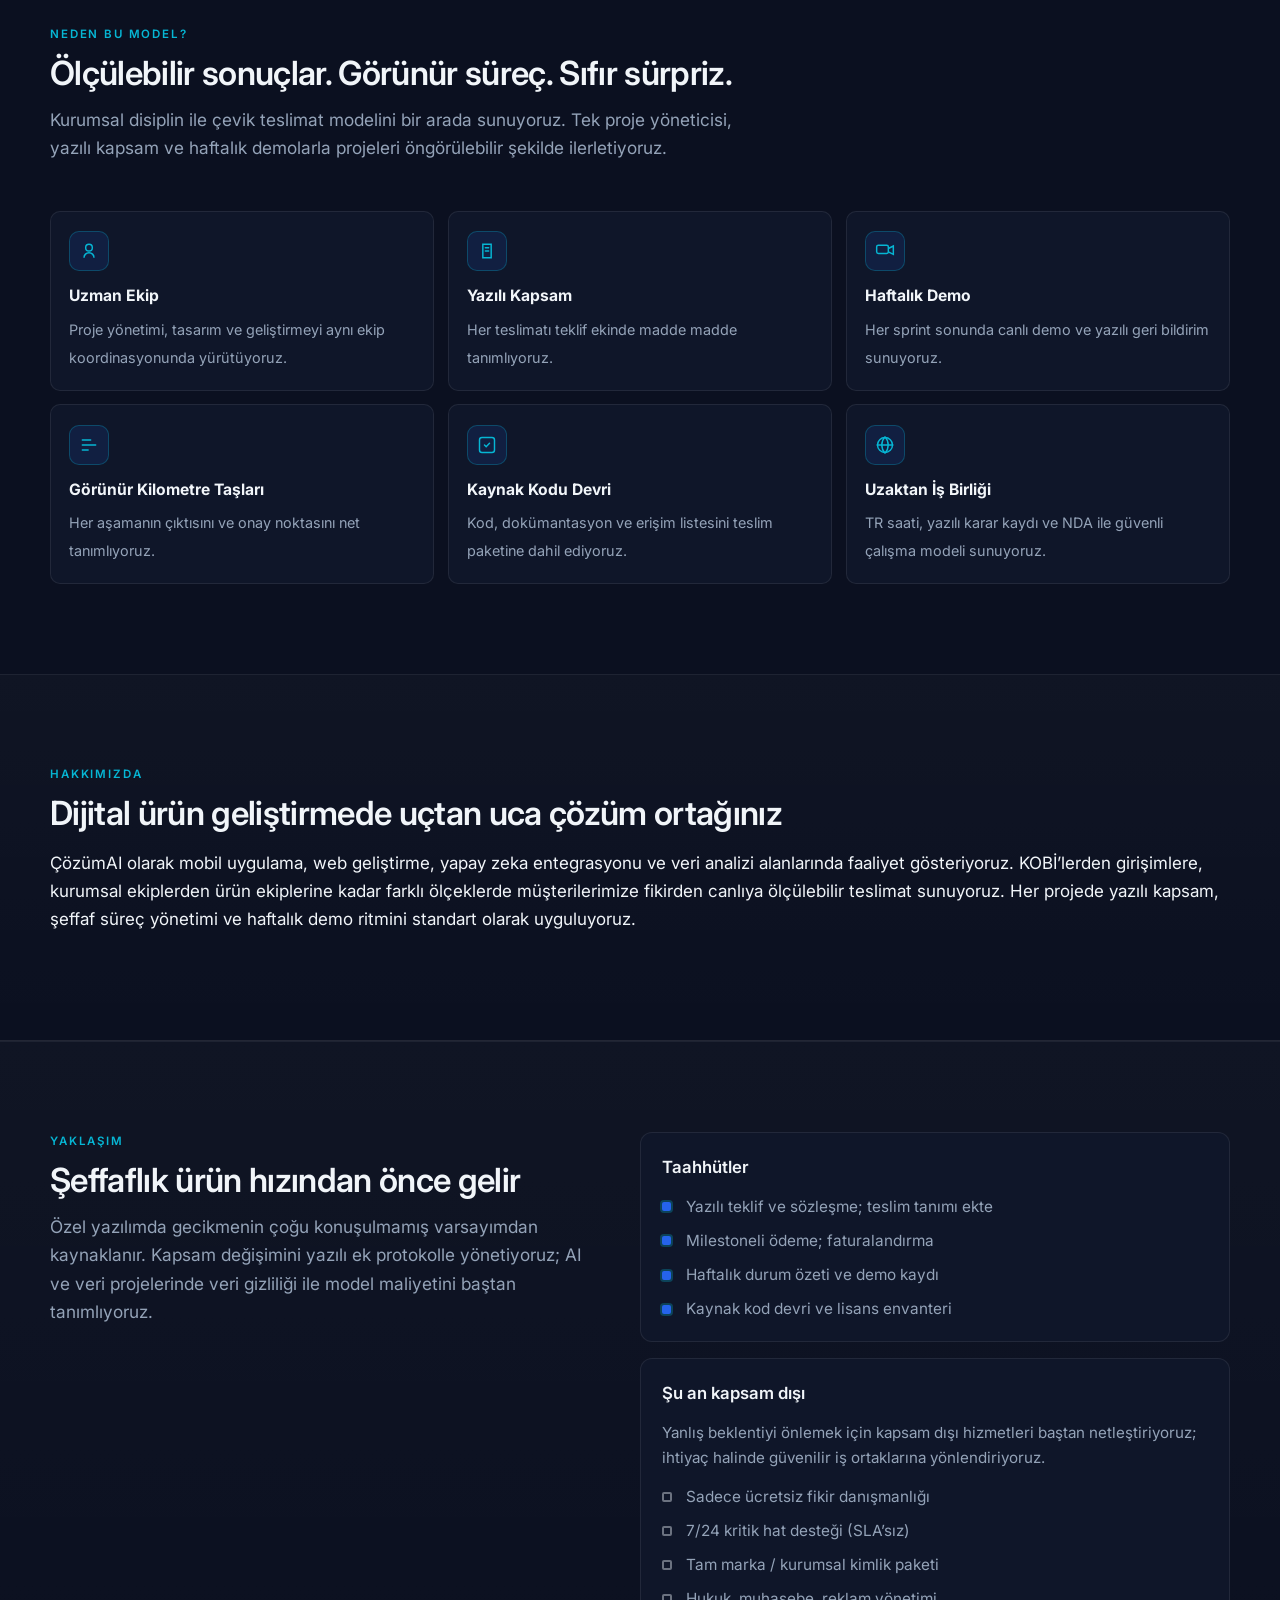
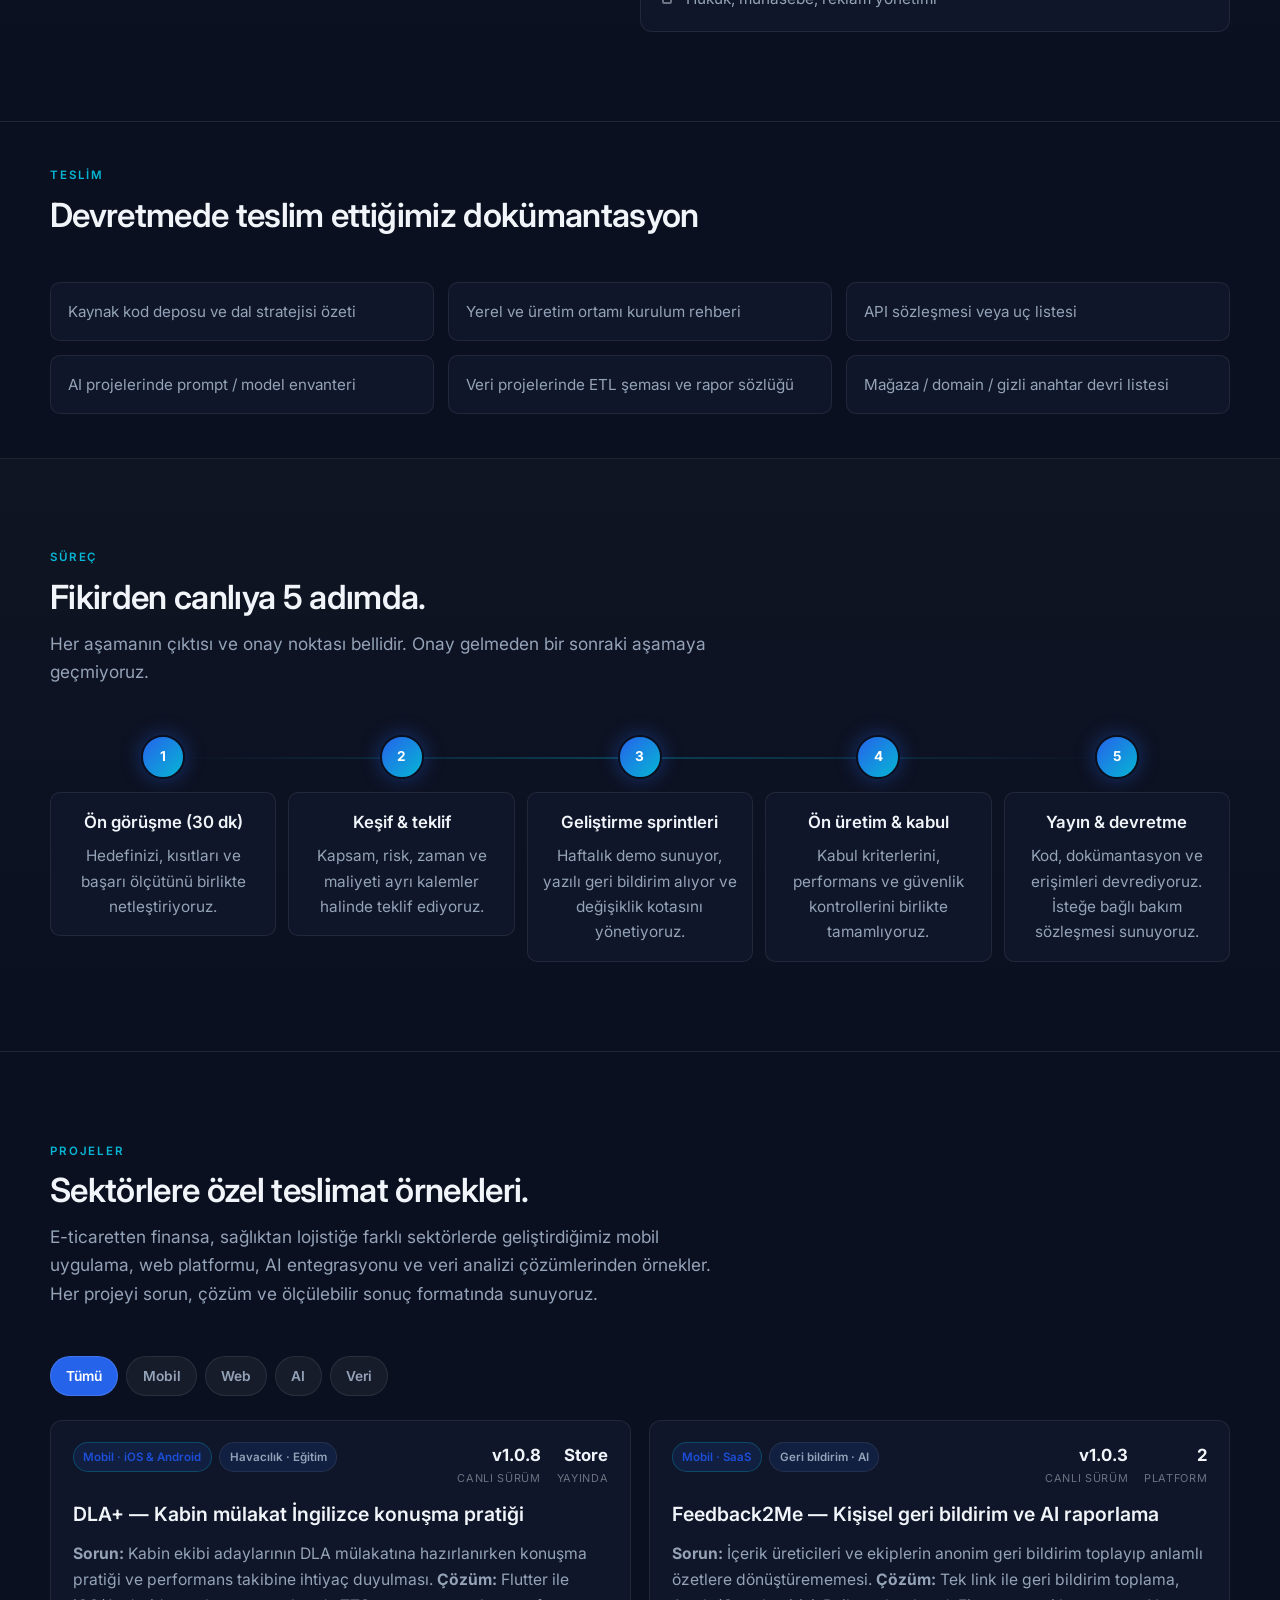
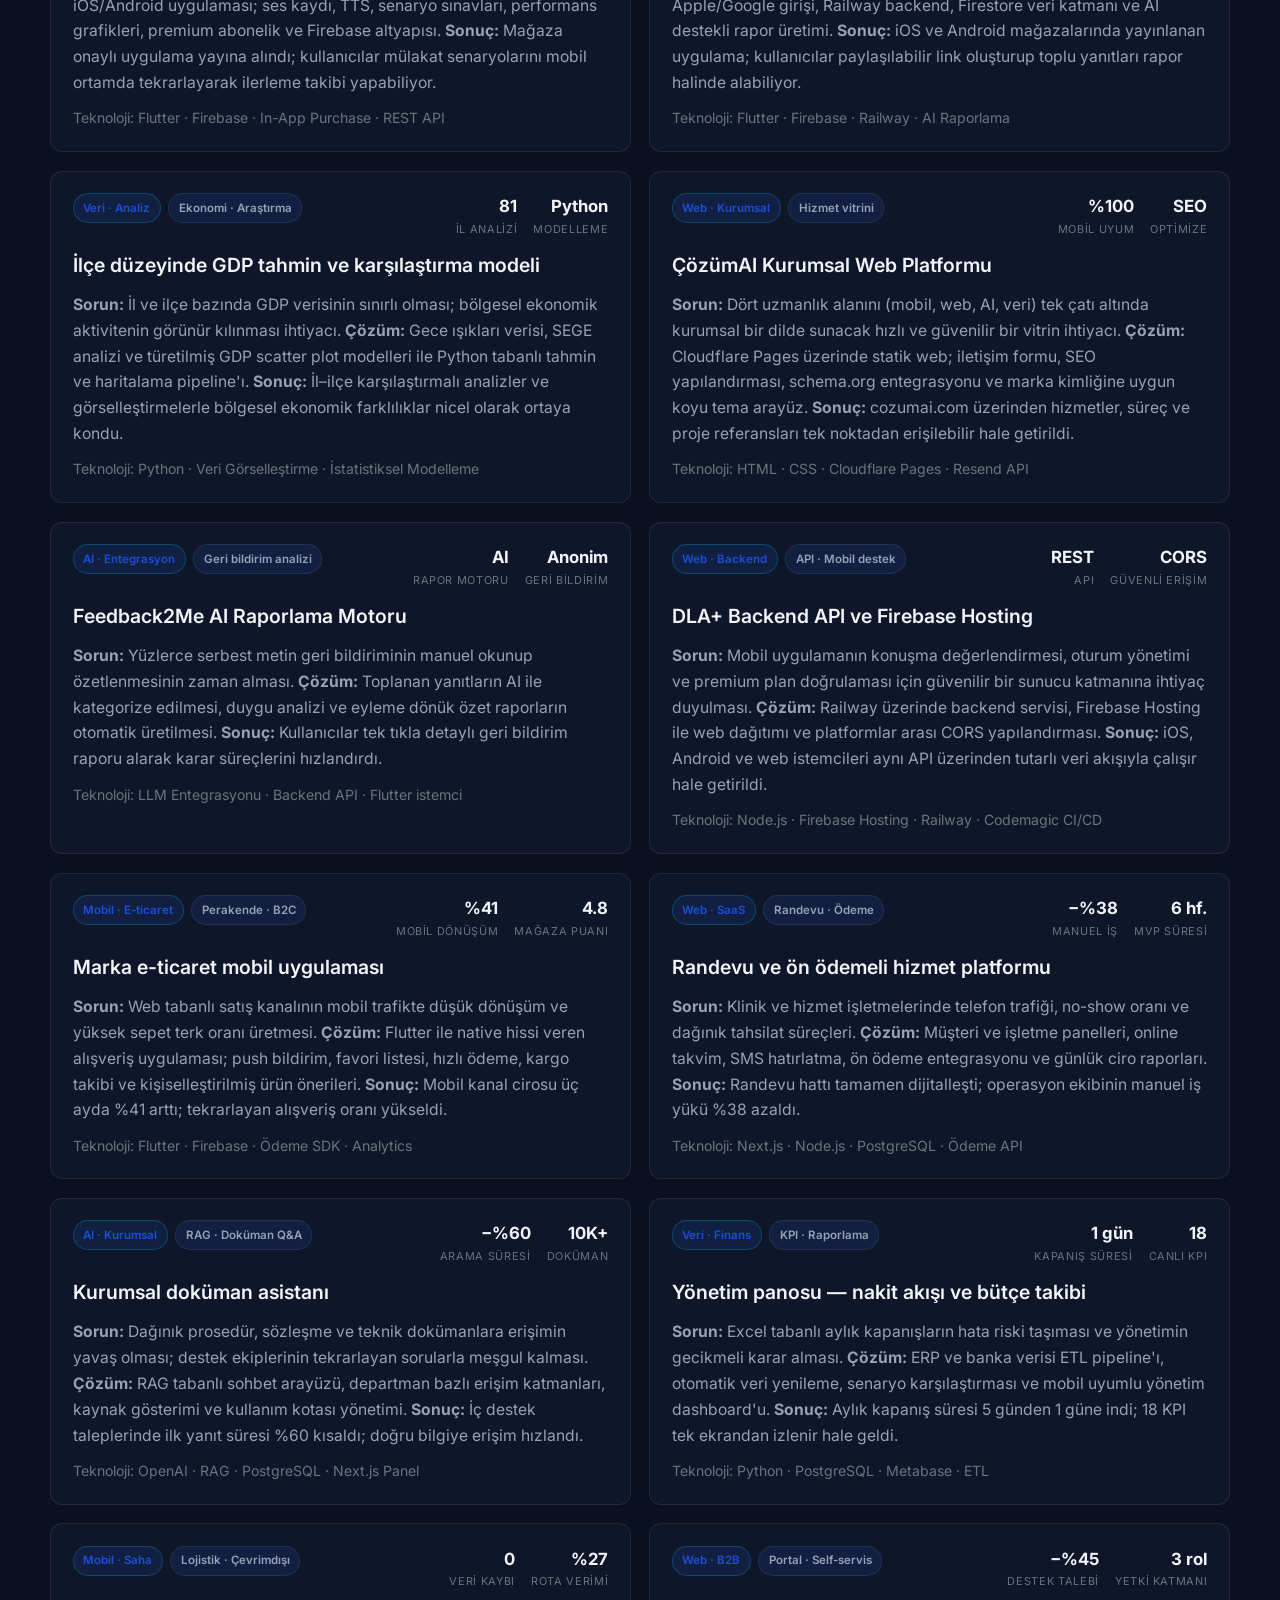
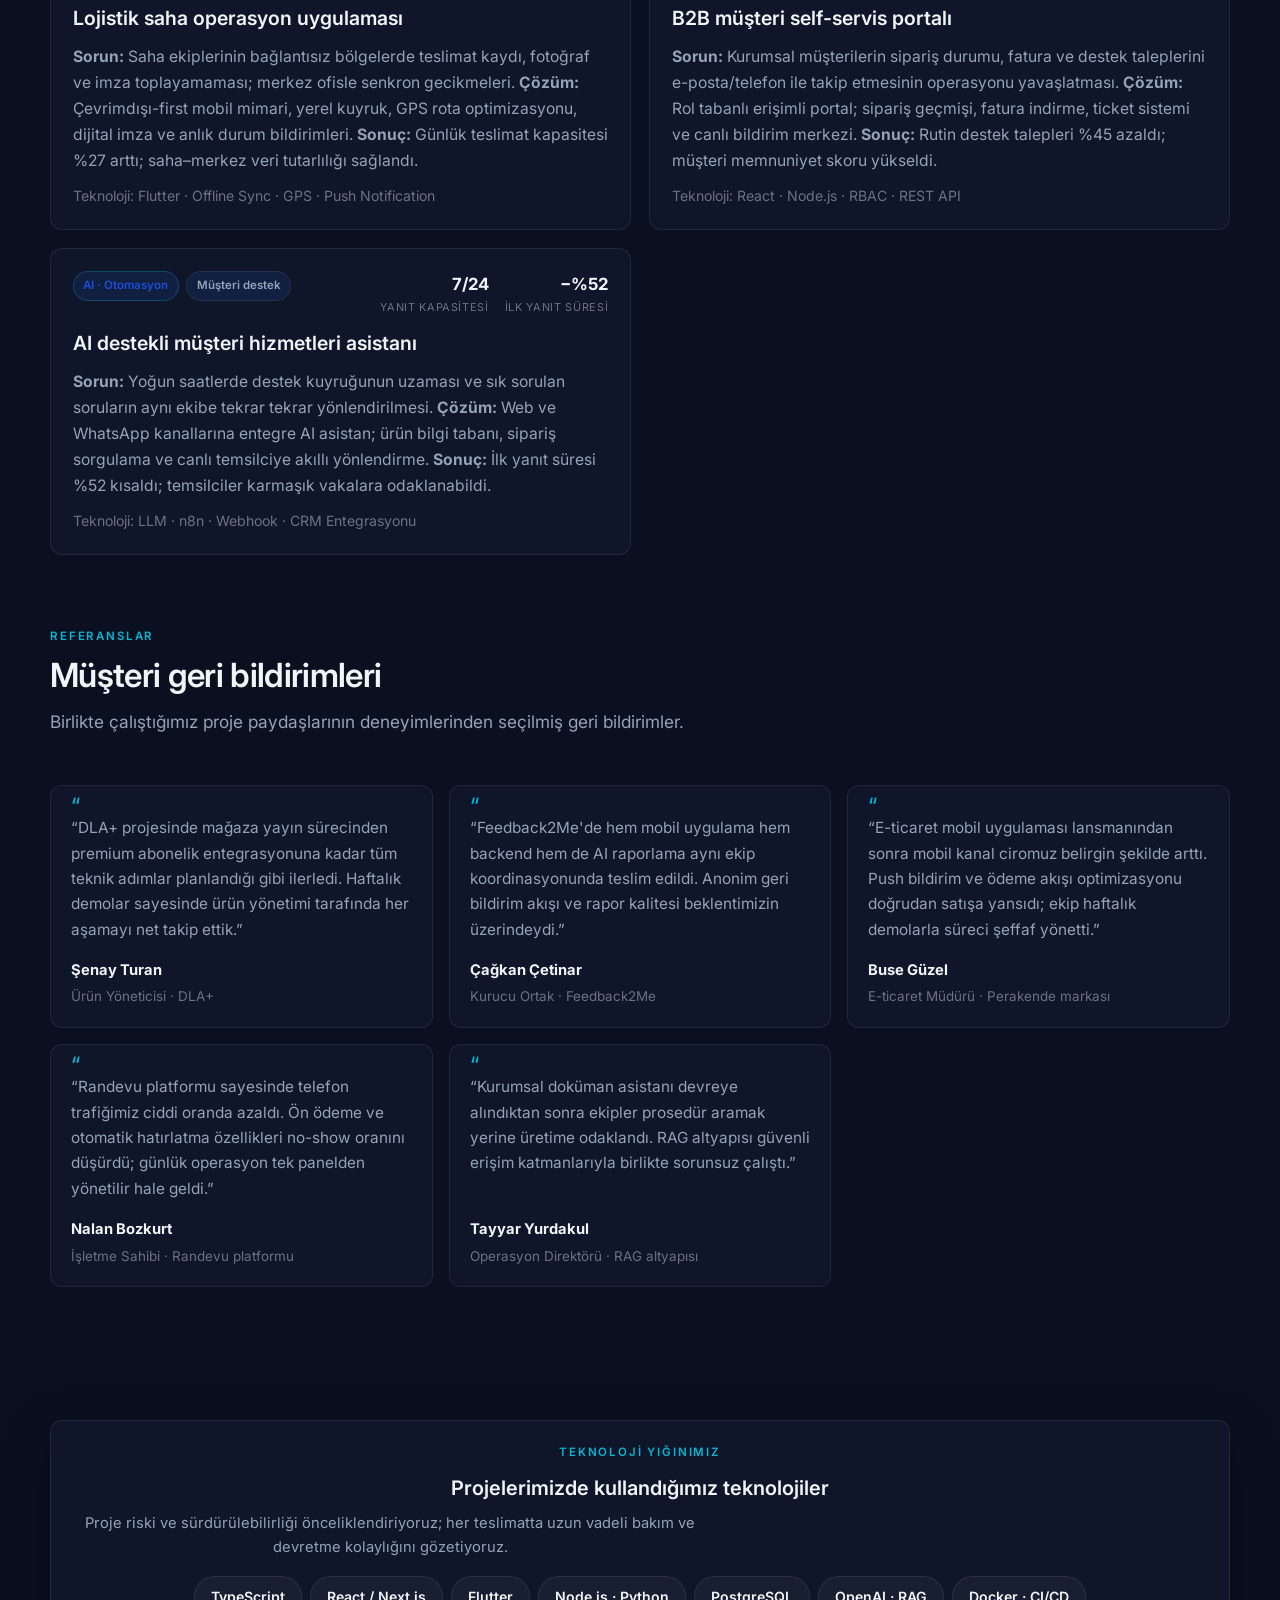
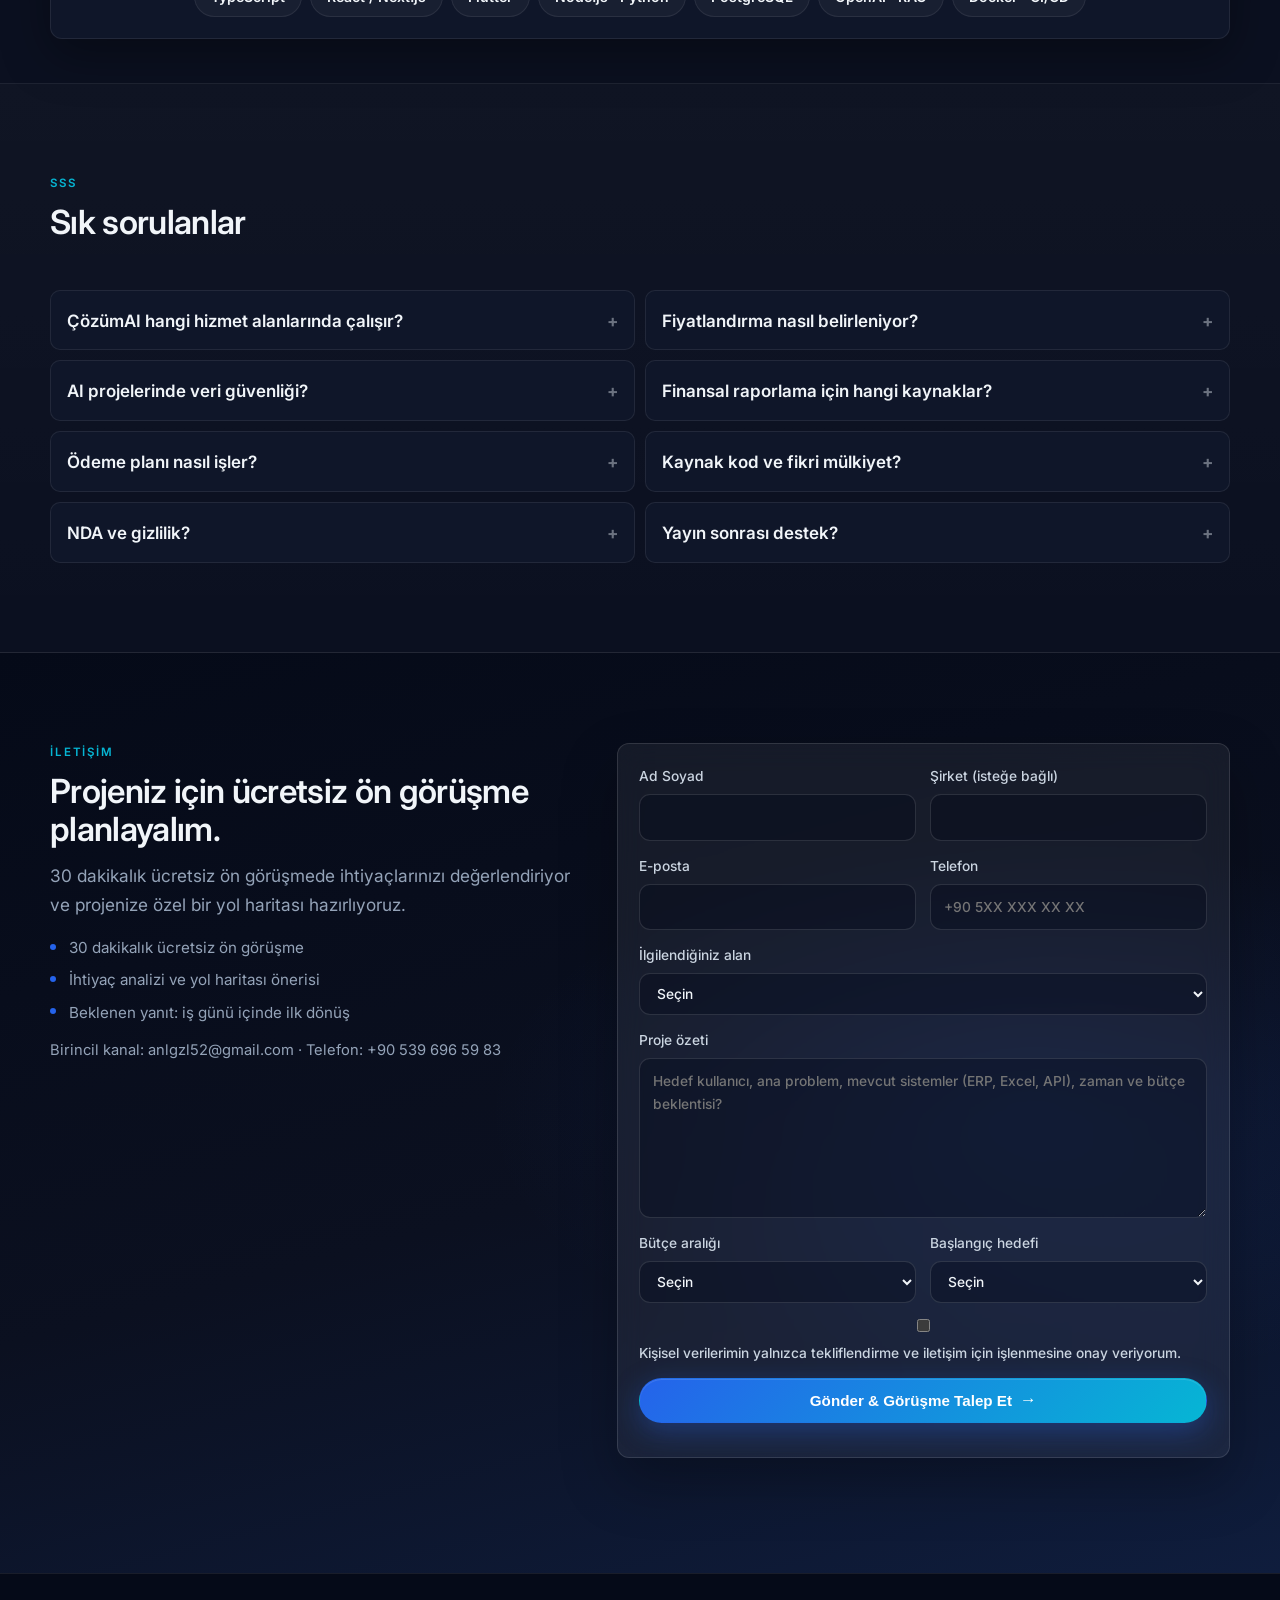
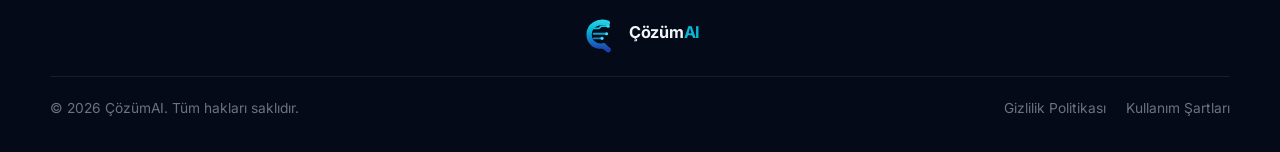
==== commit 591ee9a9: "Referans listesinden Doç. Dr. Fırat Gündem kaydını kaldır. Co-authored-by: Cursor <cursoragent@curso" ====
--- a/index.html
+++ b/index.html
@@ -906,17 +906,6 @@
               </figure>
               <figure class="testimonial">
                 <blockquote>
-                  “İlçe düzeyinde GDP analizi projesinde karmaşık veri setleri Python pipeline'ına dönüştürüldü.
-                  Haritalama ve scatter analizleri araştırma raporumuzun temelini oluşturdu; teslimat dokümantasyonu
-                  eksiksizdi.”
-                </blockquote>
-                <figcaption>
-                  <strong>Doç. Dr. Fırat Gündem</strong>
-                  <span>Araştırmacı · İlçe GDP analizi</span>
-                </figcaption>
-              </figure>
-              <figure class="testimonial">
-                <blockquote>
                   “E-ticaret mobil uygulaması lansmanından sonra mobil kanal ciromuz belirgin şekilde arttı. Push
                   bildirim ve ödeme akışı optimizasyonu doğrudan satışa yansıdı; ekip haftalık demolarla süreci şeffaf
                   yönetti.”
